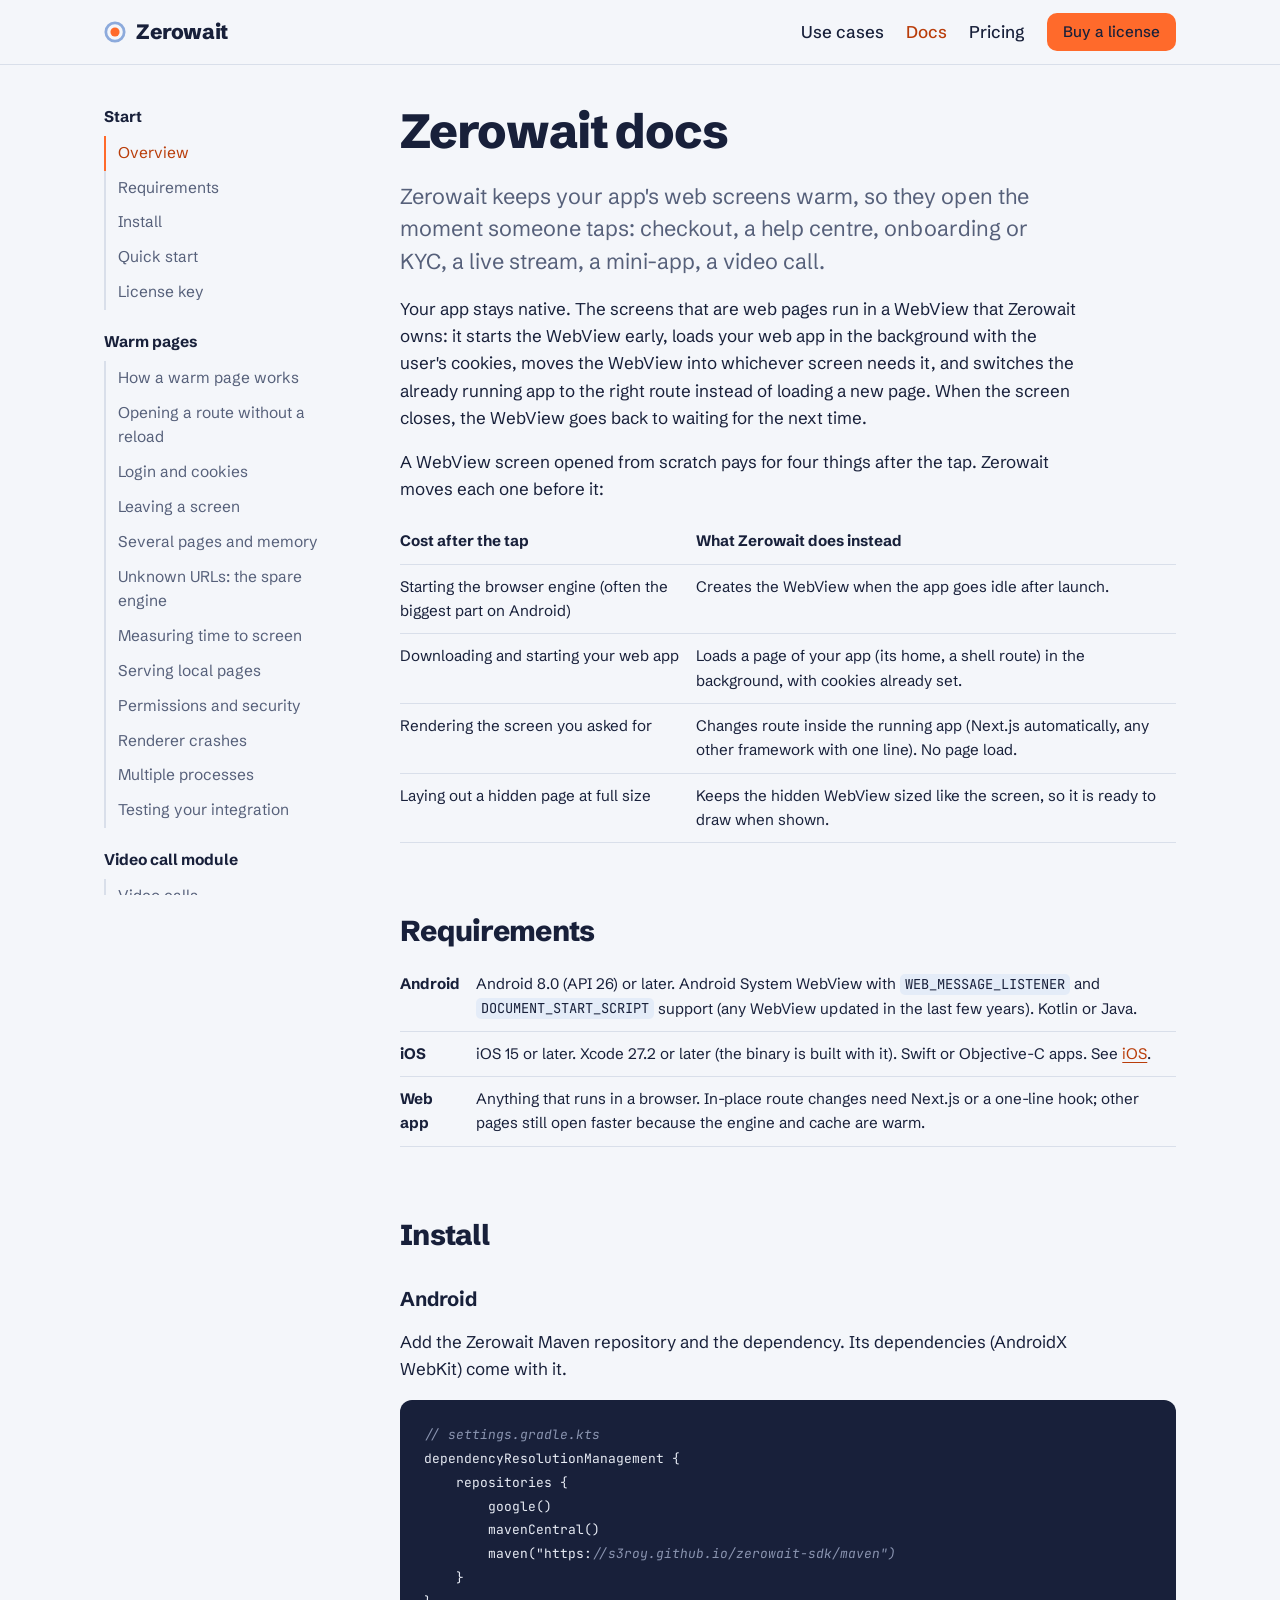
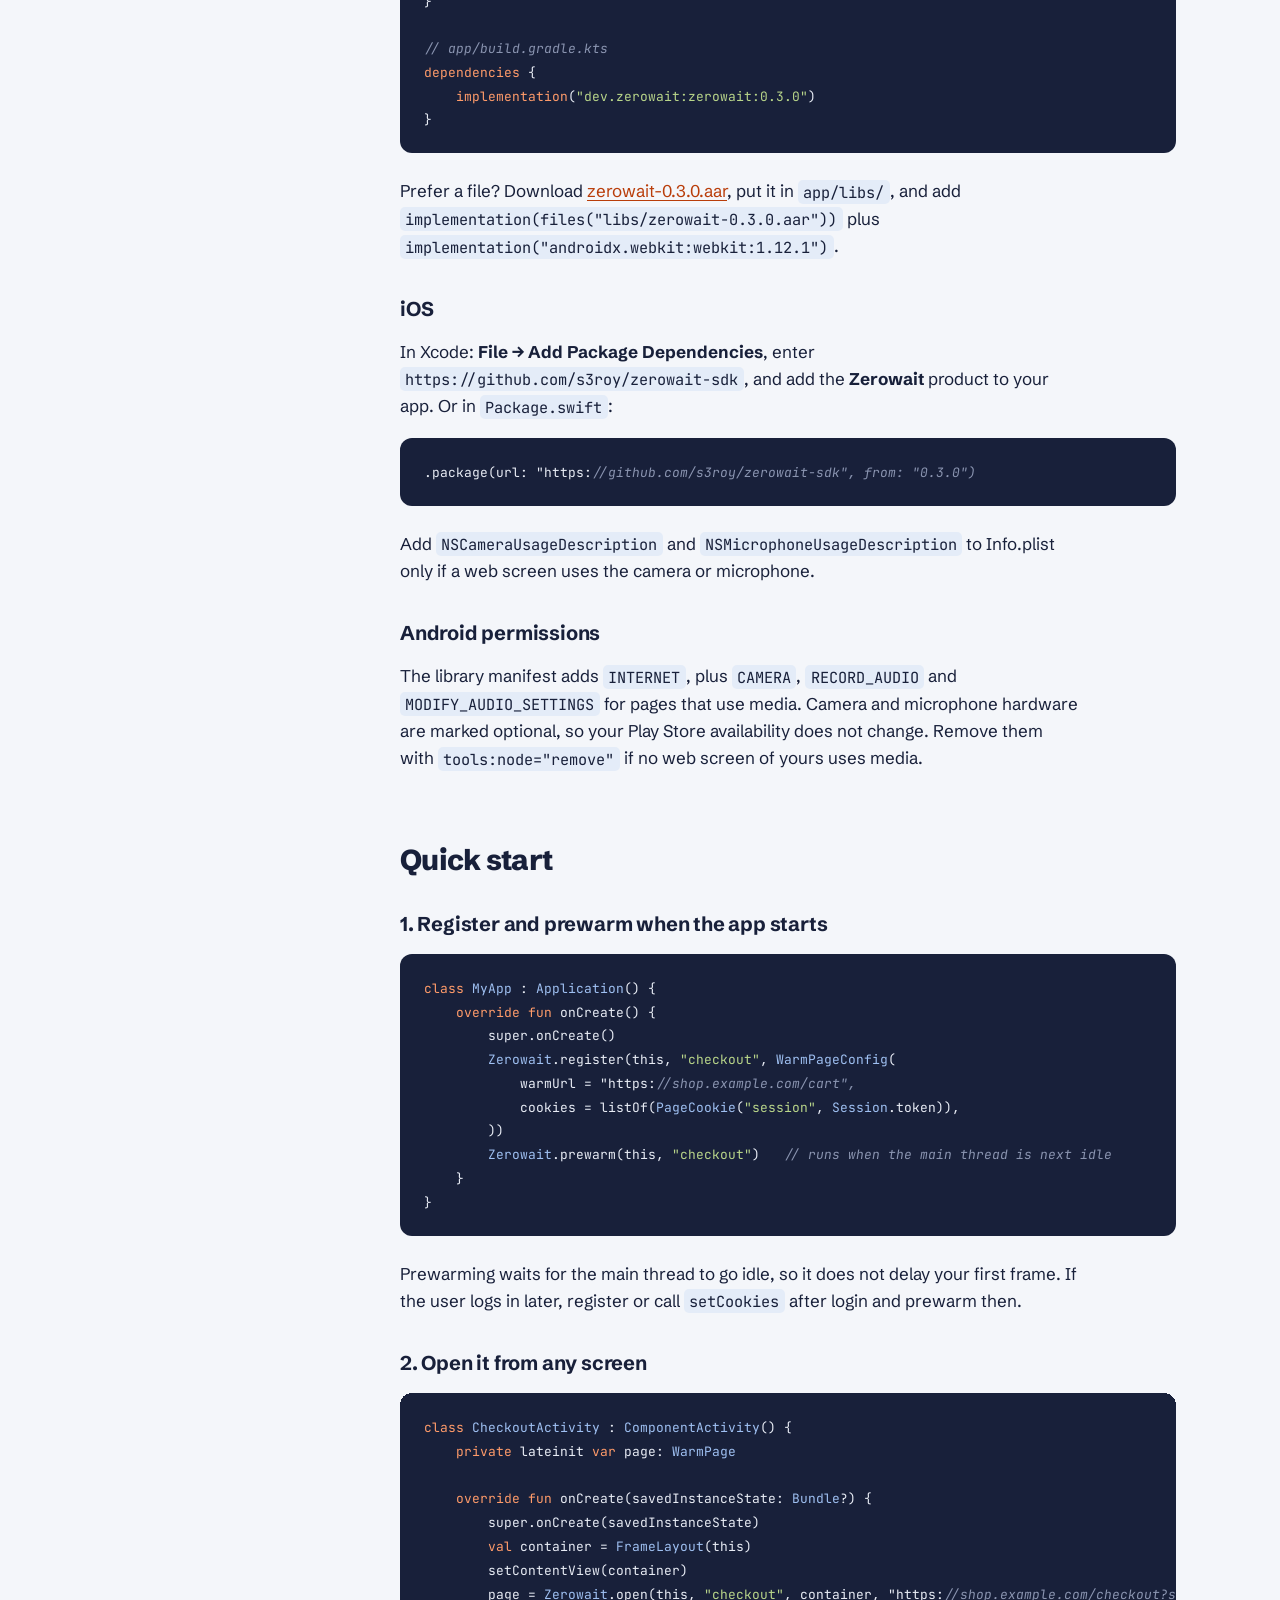
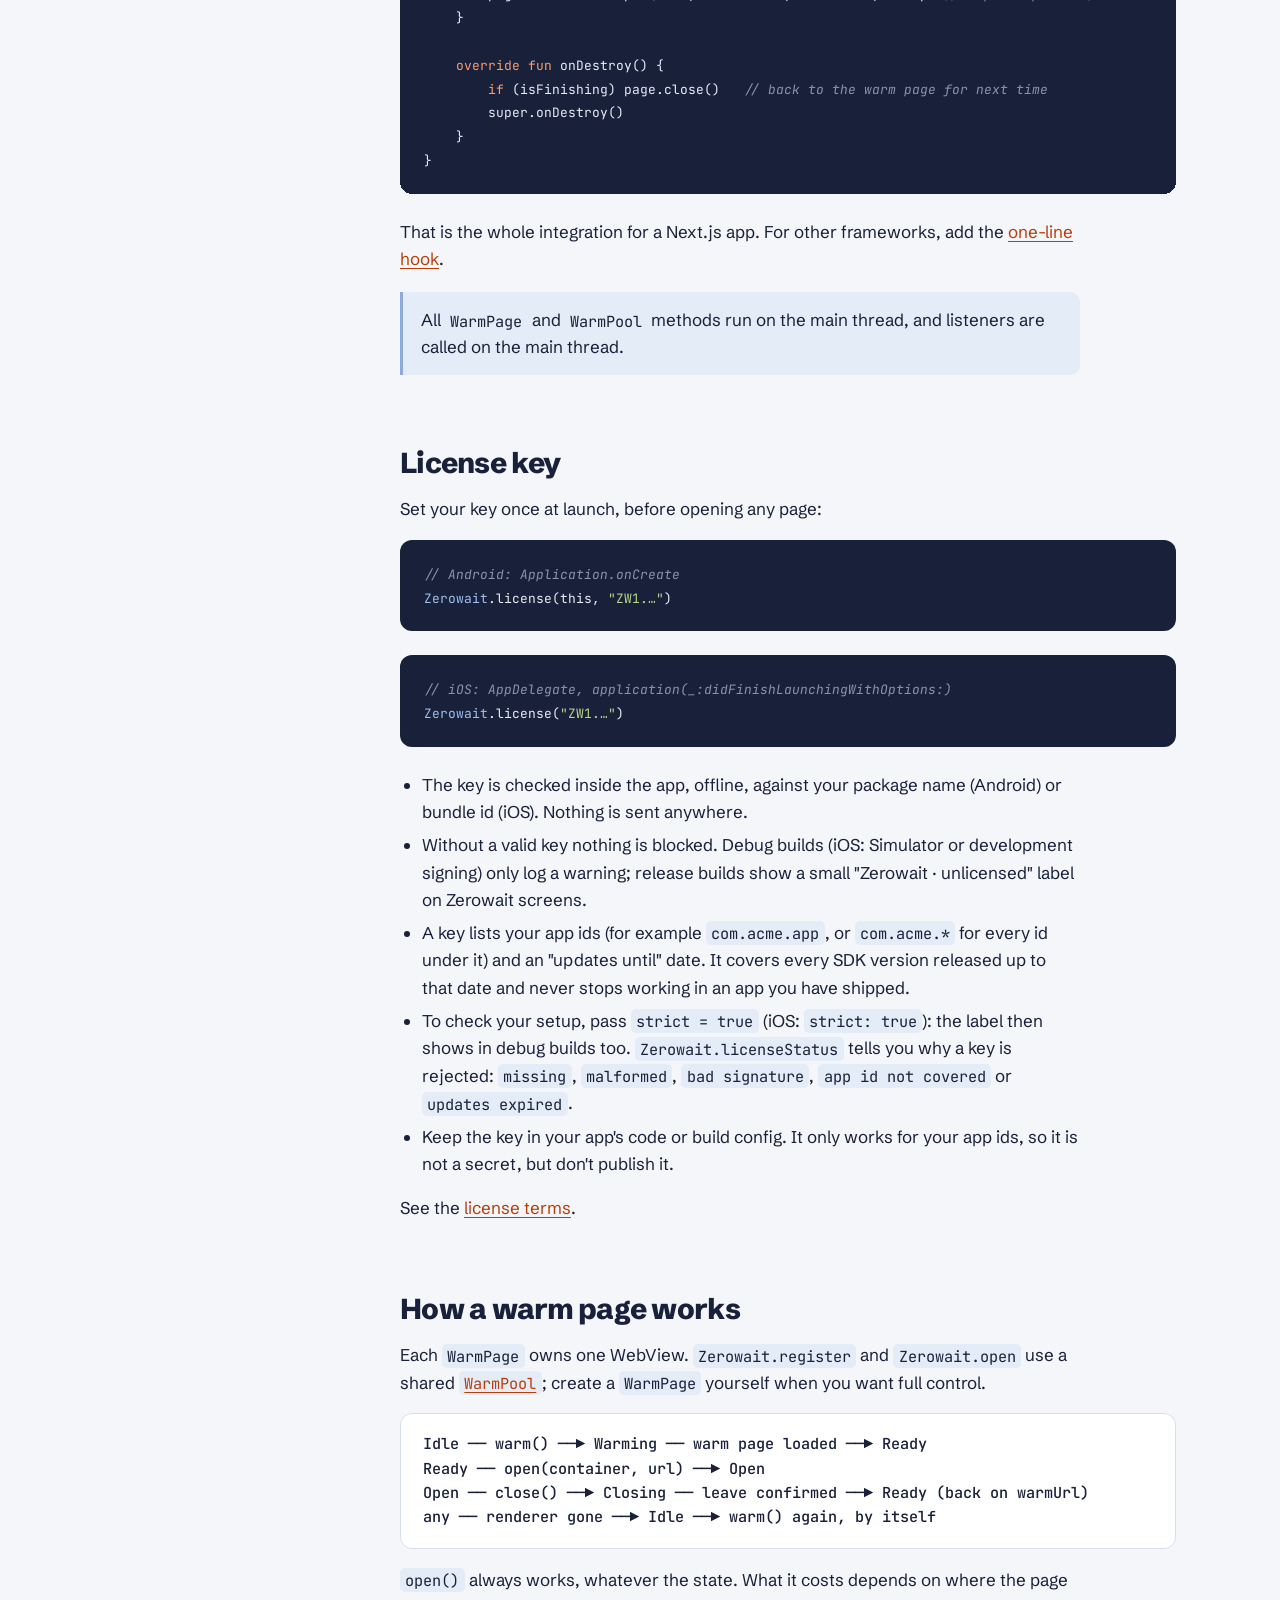
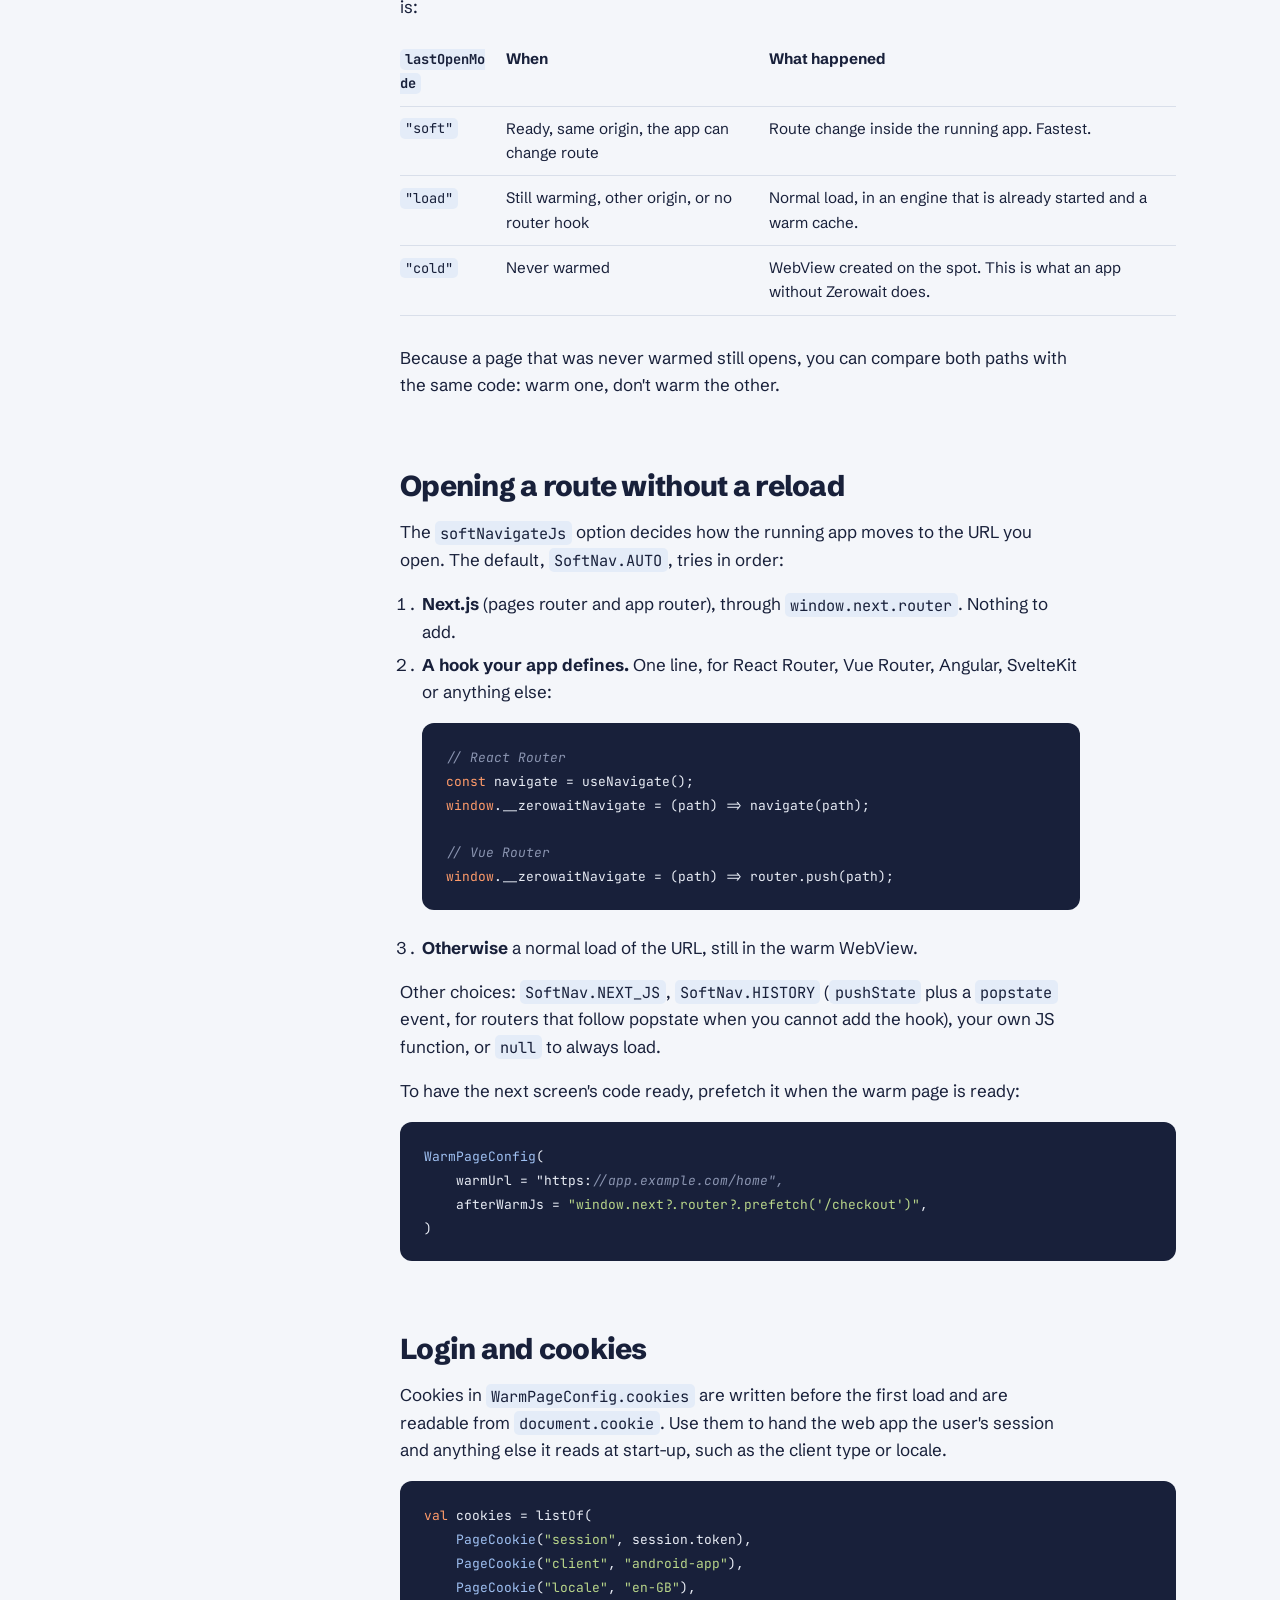
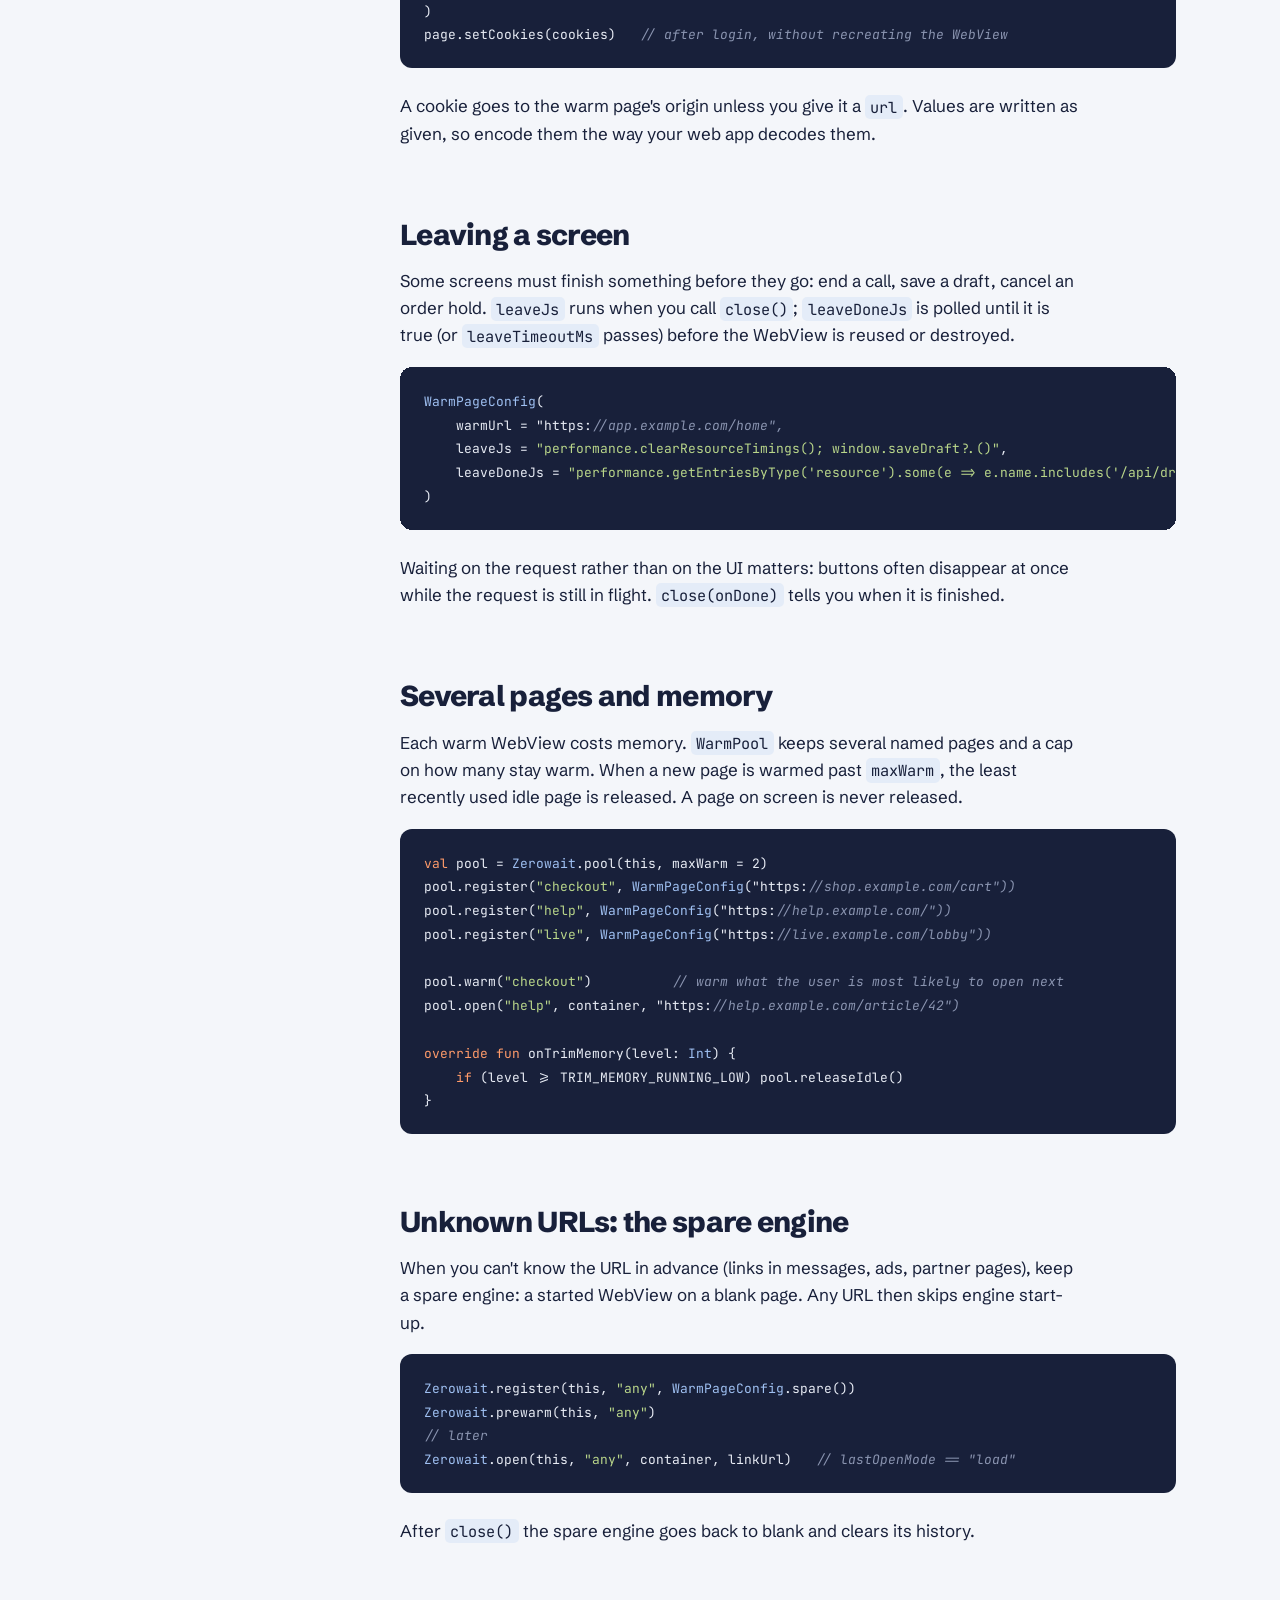
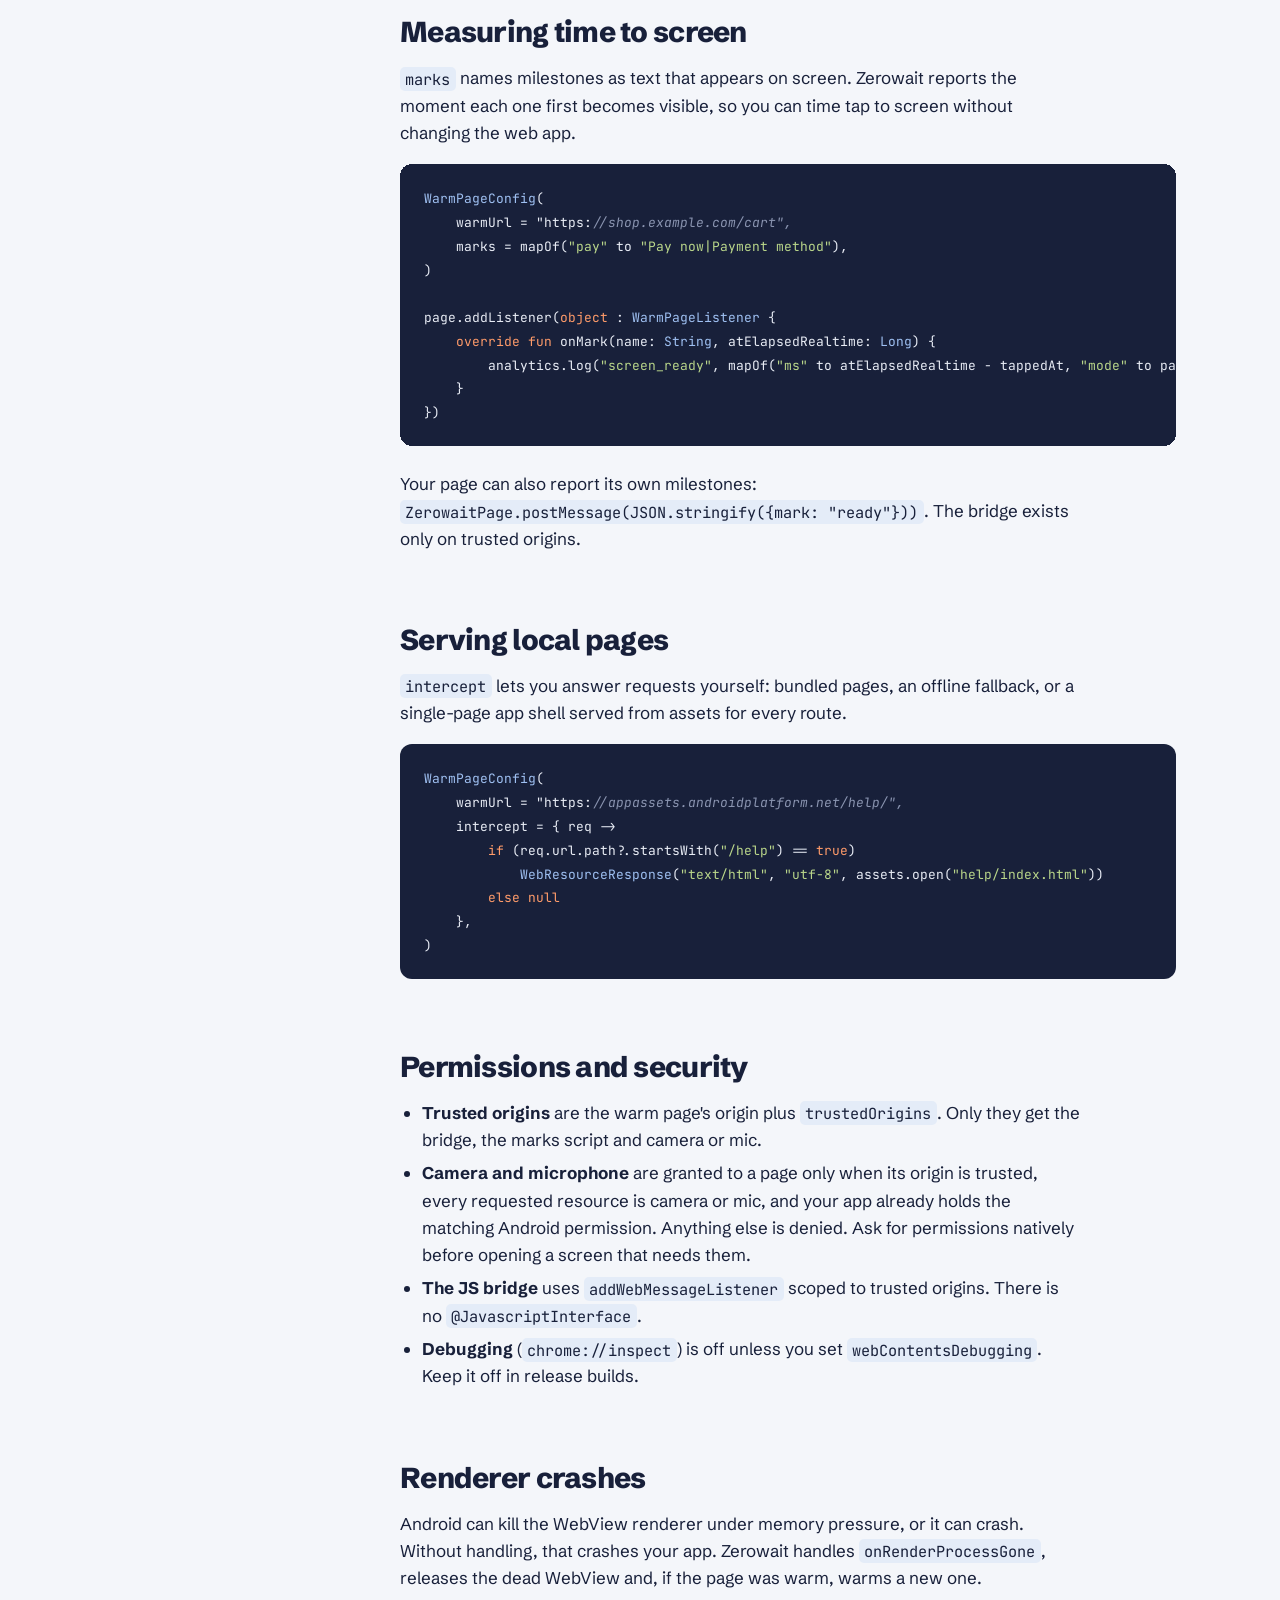
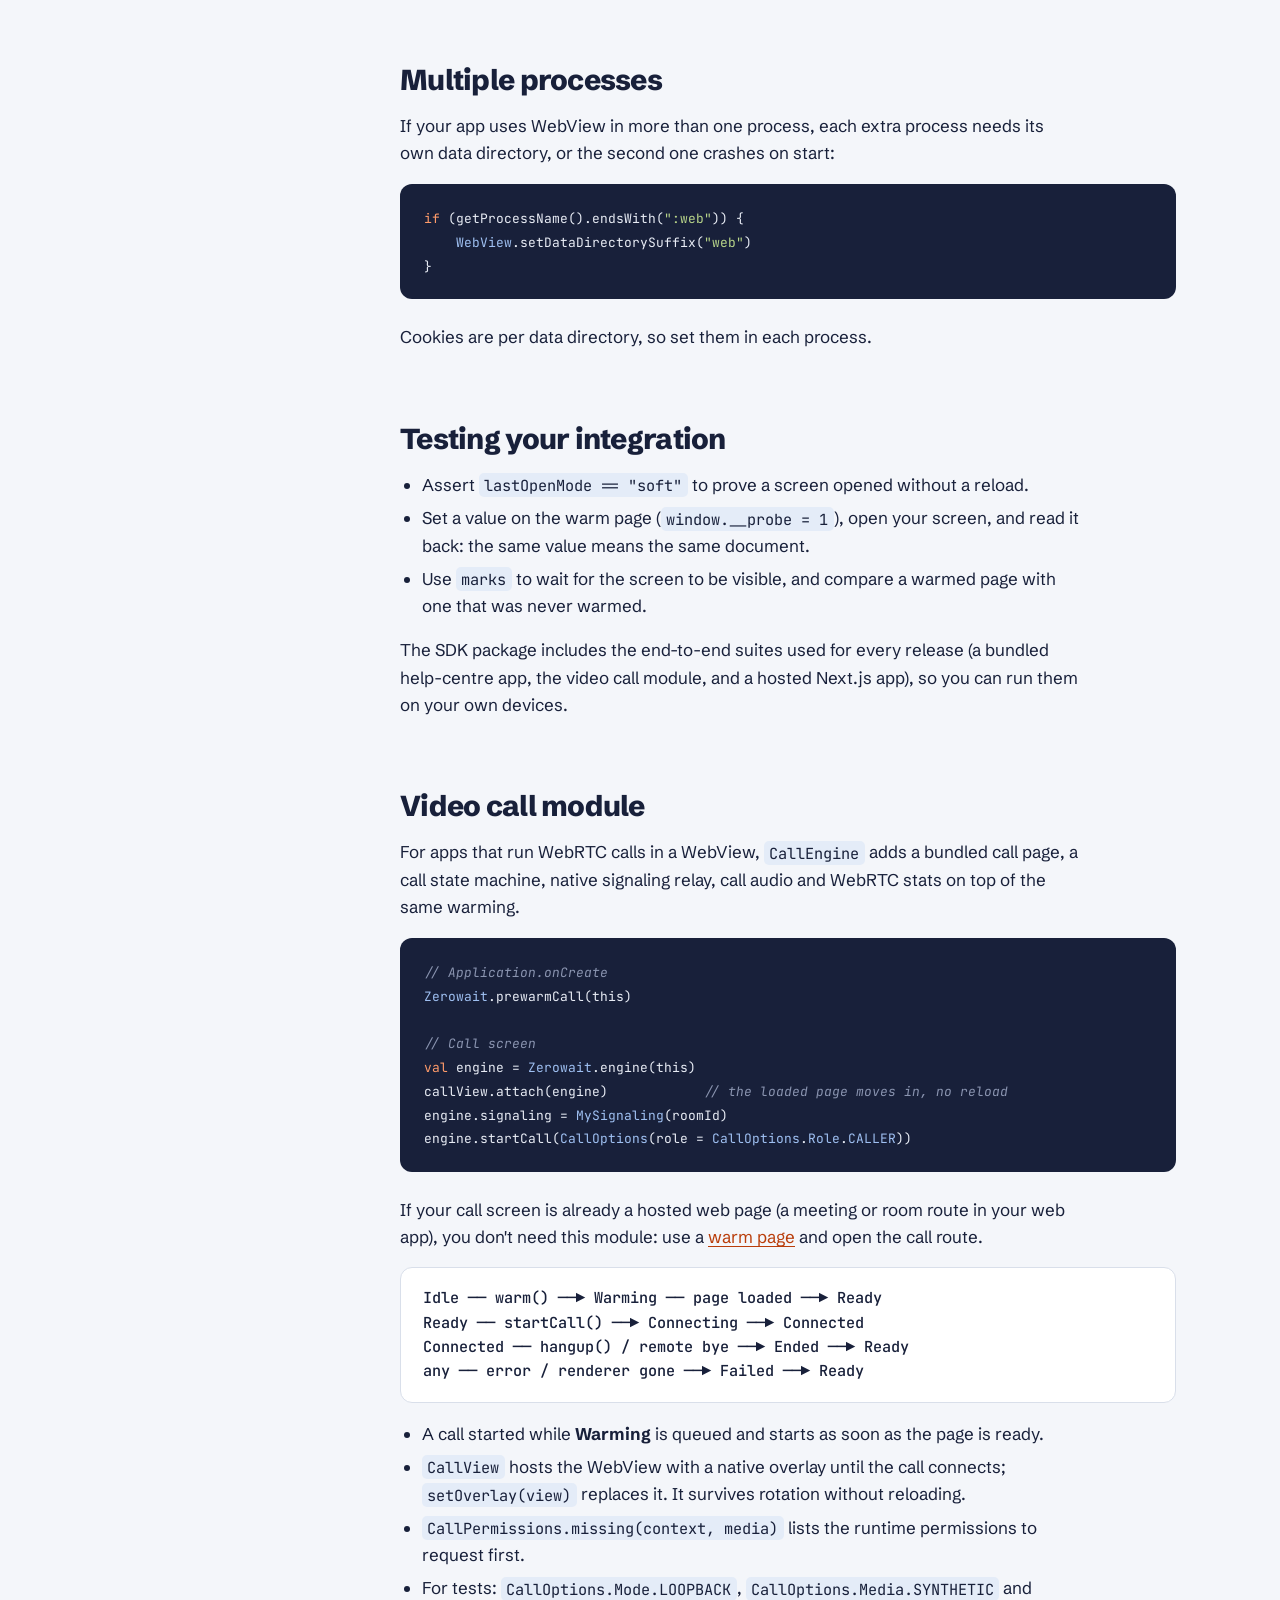
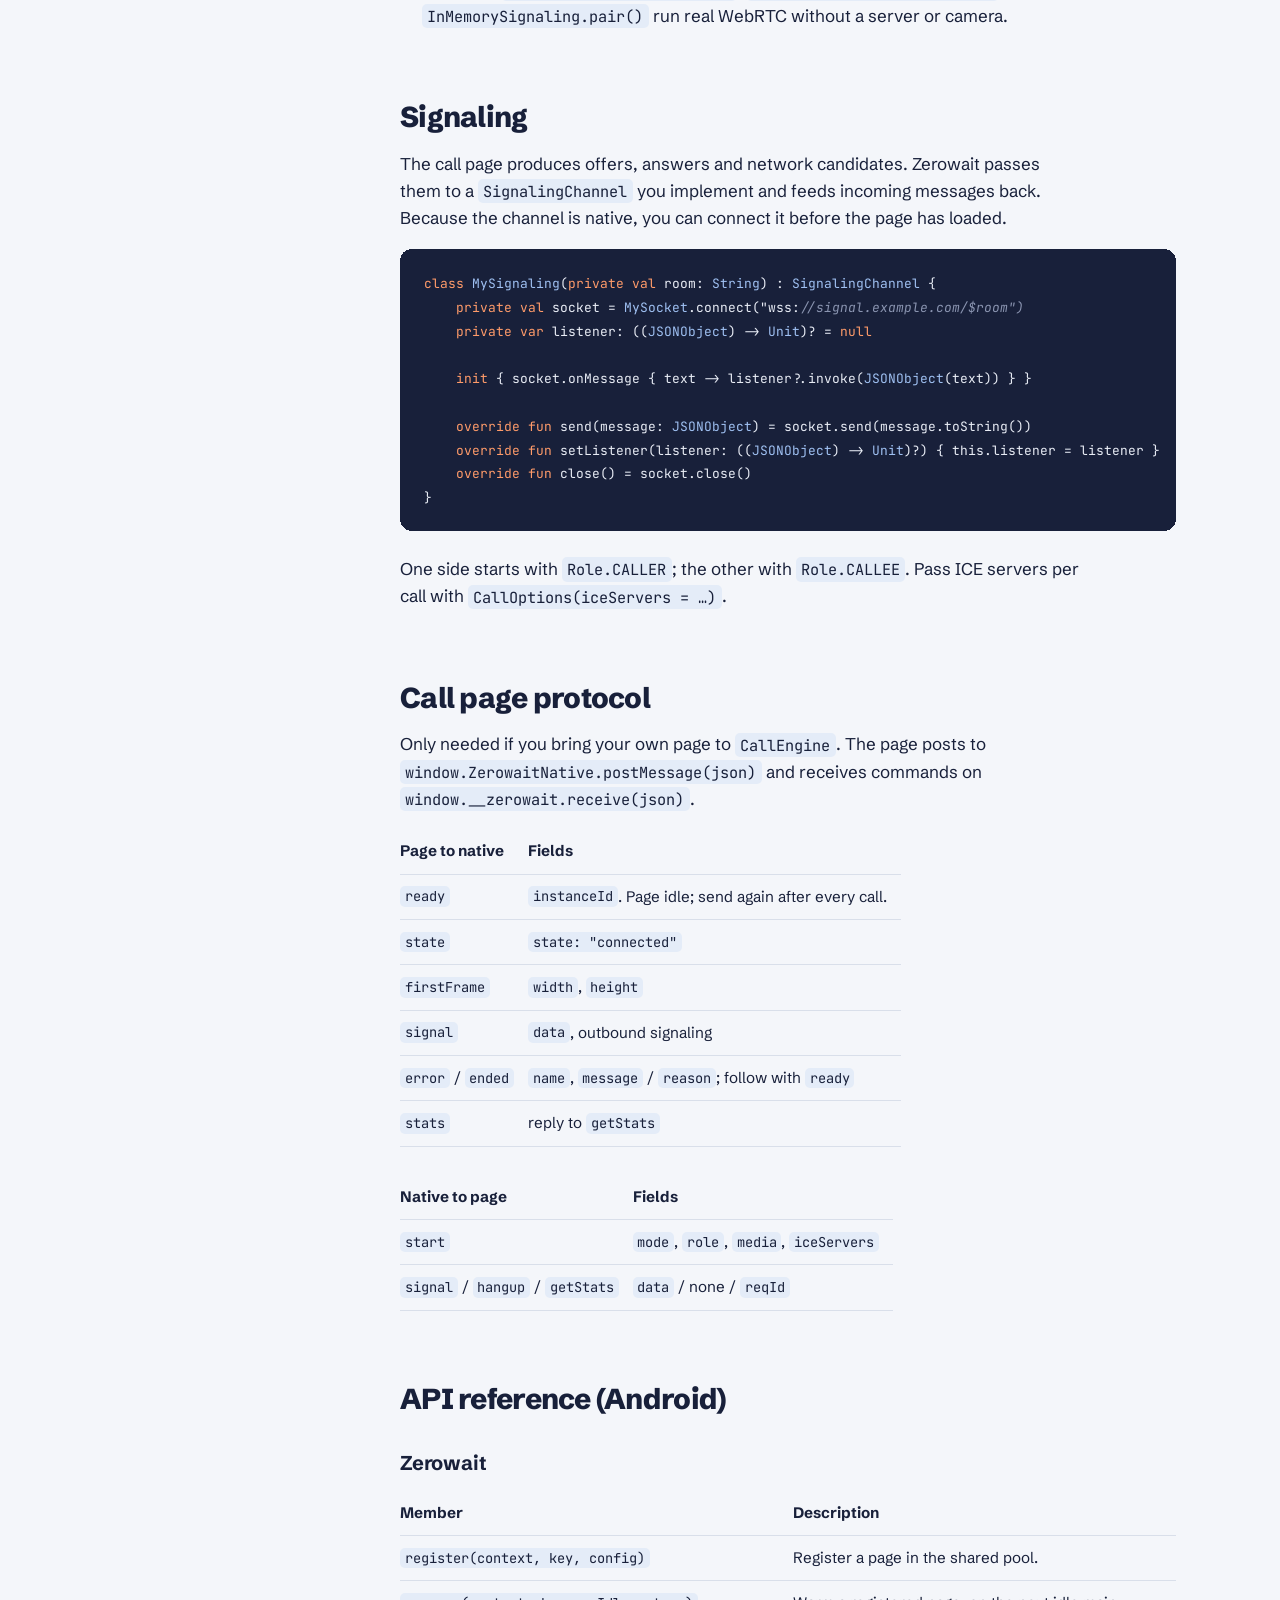
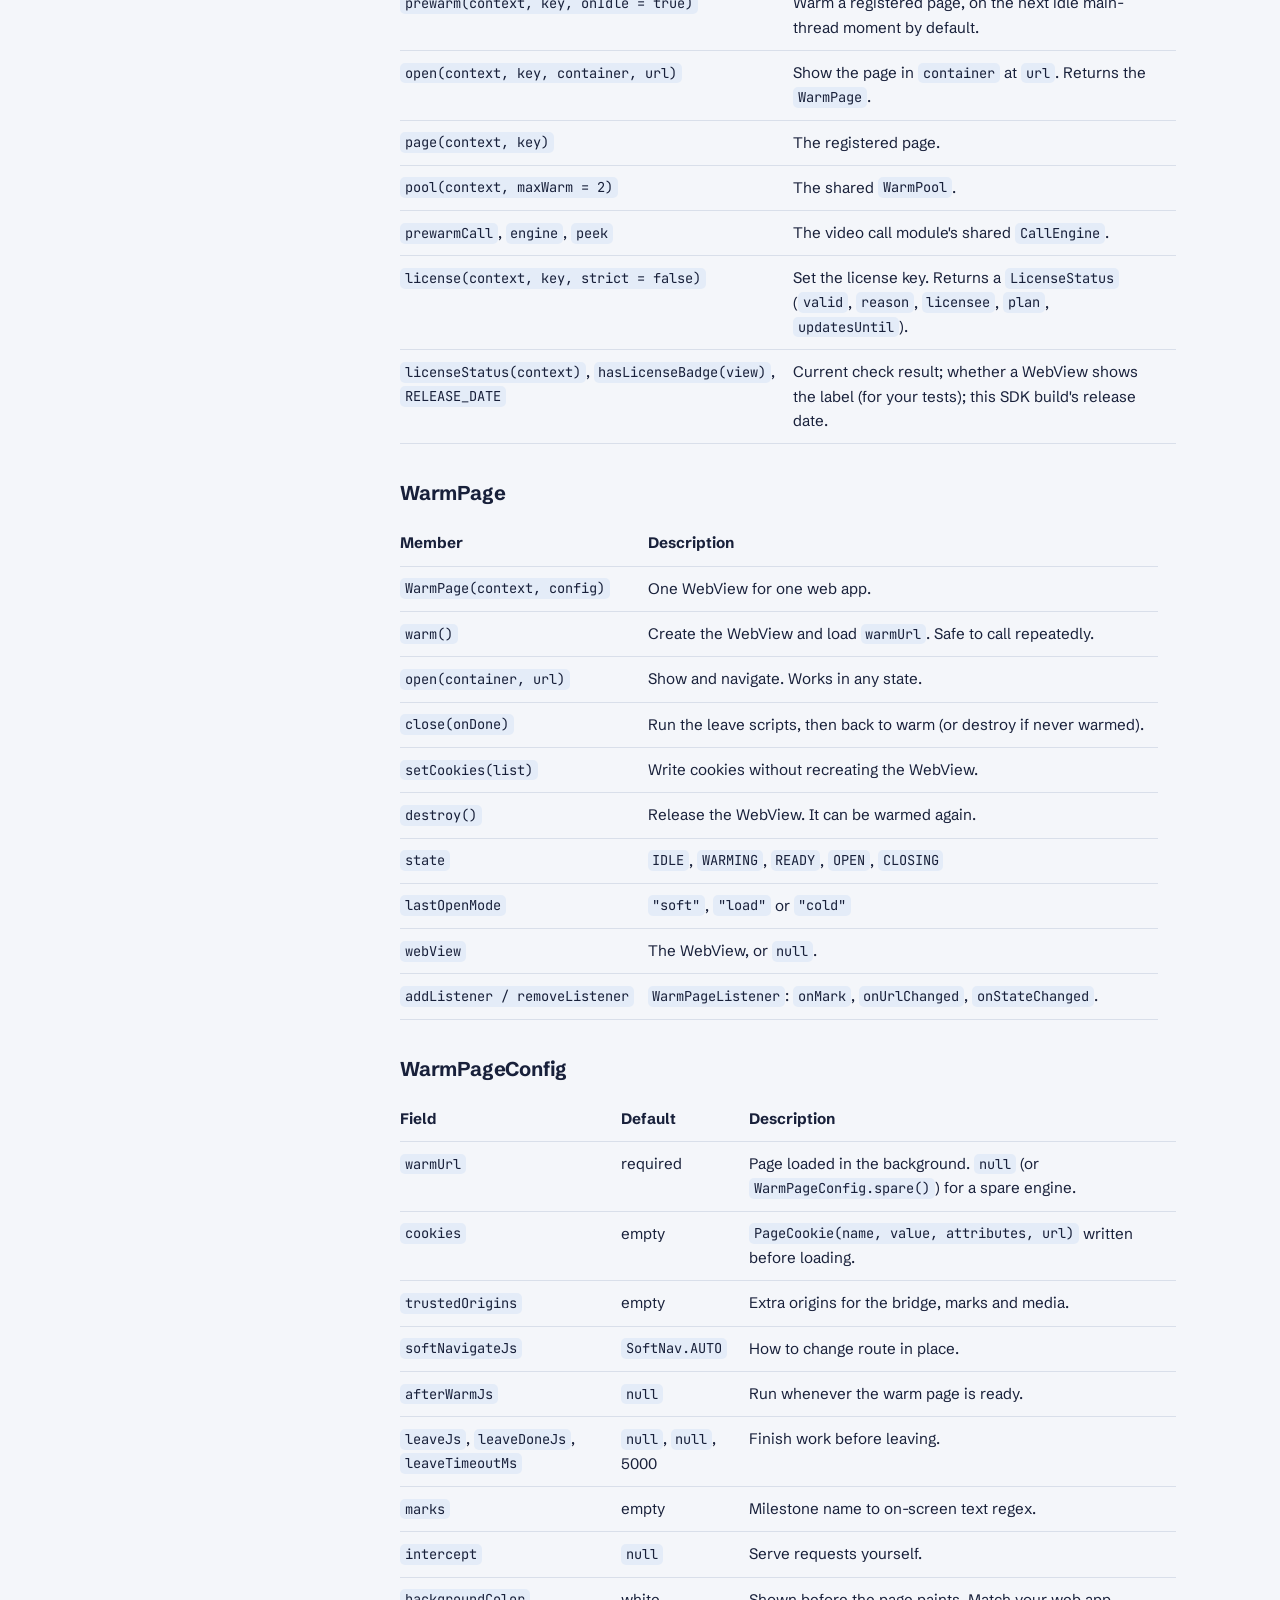
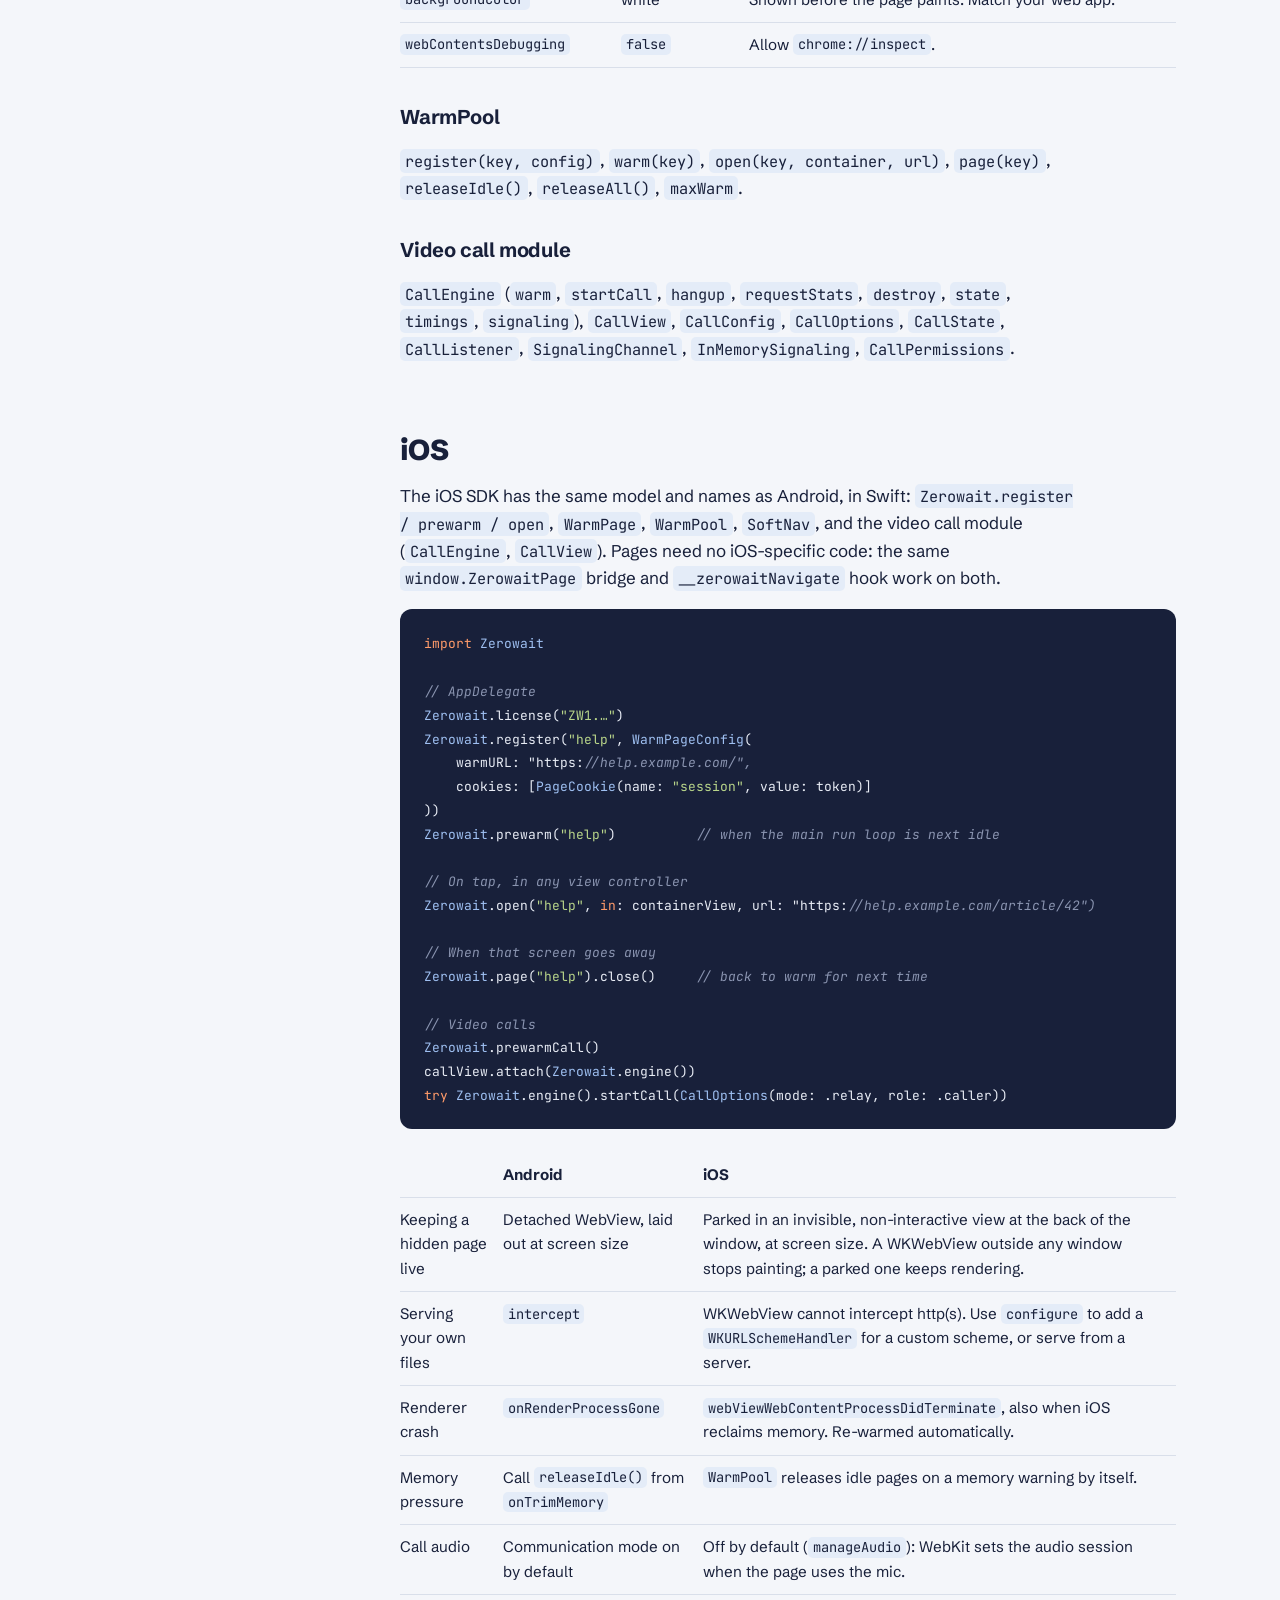
==== docs/index.html @ 1ac99277 "Zerowait 0.3.0" ====
<!doctype html>
<html lang="en">
<head>
<meta charset="utf-8">
<meta name="viewport" content="width=device-width, initial-scale=1">
<title>Zerowait docs</title>
<meta name="description" content="Install and use Zerowait, the SDK that keeps your app's web screens warm so they open instantly: checkout, help, onboarding, live, video calls.">
<meta name="theme-color" content="#18203a">
<link rel="icon" href="data:image/svg+xml,%3Csvg xmlns='http://www.w3.org/2000/svg' viewBox='0 0 24 24'%3E%3Ccircle cx='12' cy='12' r='10' fill='none' stroke='%238caadc' stroke-width='3'/%3E%3Ccircle cx='12' cy='12' r='5' fill='%23ff6a2b'/%3E%3C/svg%3E">
<link rel="preconnect" href="https://fonts.googleapis.com">
<link rel="preconnect" href="https://fonts.gstatic.com" crossorigin>
<link href="https://fonts.googleapis.com/css2?family=Schibsted+Grotesk:wght@400;500;600;700;800&family=JetBrains+Mono:wght@400;500&display=swap" rel="stylesheet">
<link rel="stylesheet" href="../assets/style.css">
</head>
<body>

<header class="nav">
  <div class="wrap">
    <a class="brand" href="../">
      <svg class="brand-mark" viewBox="0 0 24 24" aria-hidden="true"><circle cx="12" cy="12" r="10" fill="none" stroke="#8caadc" stroke-width="3"/><circle cx="12" cy="12" r="5" fill="#ff6a2b"/></svg>
      Zerowait
    </a>
    <nav class="nav-links" aria-label="Main">
      <a class="hide-sm" href="../#uses">Use cases</a>
      <a href="./" aria-current="page">Docs</a>
      <a class="hide-sm" href="../#pricing">Pricing</a>
      <a class="btn btn-primary btn-sm" href="../#pricing">Buy a license</a>
    </nav>
  </div>
</header>

<div class="wrap docs">
  <button class="btn btn-quiet btn-sm docs-toggle" type="button" aria-expanded="false" aria-controls="docs-nav">Contents</button>
  <nav class="docs-nav" id="docs-nav" aria-label="Documentation">
    <p>Start</p>
    <ul>
      <li><a href="#overview">Overview</a></li>
      <li><a href="#requirements">Requirements</a></li>
      <li><a href="#install">Install</a></li>
      <li><a href="#quick-start">Quick start</a></li>
      <li><a href="#license">License key</a></li>
    </ul>
    <p>Warm pages</p>
    <ul>
      <li><a href="#lifecycle">How a warm page works</a></li>
      <li><a href="#routes">Opening a route without a reload</a></li>
      <li><a href="#cookies">Login and cookies</a></li>
      <li><a href="#leaving">Leaving a screen</a></li>
      <li><a href="#several">Several pages and memory</a></li>
      <li><a href="#spare">Unknown URLs: the spare engine</a></li>
      <li><a href="#marks">Measuring time to screen</a></li>
      <li><a href="#local">Serving local pages</a></li>
      <li><a href="#permissions">Permissions and security</a></li>
      <li><a href="#crashes">Renderer crashes</a></li>
      <li><a href="#processes">Multiple processes</a></li>
      <li><a href="#testing">Testing your integration</a></li>
    </ul>
    <p>Video call module</p>
    <ul>
      <li><a href="#calls">Video calls</a></li>
      <li><a href="#signaling">Signaling</a></li>
      <li><a href="#protocol">Call page protocol</a></li>
    </ul>
    <p>Reference</p>
    <ul>
      <li><a href="#api">API reference</a></li>
      <li><a href="#ios">iOS</a></li>
      <li><a href="#benchmarks">Benchmarks</a></li>
      <li><a href="#limits">Limits</a></li>
    </ul>
  </nav>

  <article class="docs-body">
    <h1 id="overview">Zerowait docs</h1>
    <p class="lede">Zerowait keeps your app's web screens warm, so they open the moment someone taps: checkout, a help centre, onboarding or KYC, a live stream, a mini-app, a video call.</p>

    <p>Your app stays native. The screens that are web pages run in a WebView that Zerowait owns: it starts the WebView early, loads your web app in the background with the user's cookies, moves the WebView into whichever screen needs it, and switches the already running app to the right route instead of loading a new page. When the screen closes, the WebView goes back to waiting for the next time.</p>

    <p>A WebView screen opened from scratch pays for four things after the tap. Zerowait moves each one before it:</p>
    <table>
      <tr><th>Cost after the tap</th><th>What Zerowait does instead</th></tr>
      <tr><td>Starting the browser engine (often the biggest part on Android)</td><td>Creates the WebView when the app goes idle after launch.</td></tr>
      <tr><td>Downloading and starting your web app</td><td>Loads a page of your app (its home, a shell route) in the background, with cookies already set.</td></tr>
      <tr><td>Rendering the screen you asked for</td><td>Changes route inside the running app (Next.js automatically, any other framework with one line). No page load.</td></tr>
      <tr><td>Laying out a hidden page at full size</td><td>Keeps the hidden WebView sized like the screen, so it is ready to draw when shown.</td></tr>
    </table>

    <h2 id="requirements">Requirements</h2>
    <table>
      <tr><th>Android</th><td>Android 8.0 (API 26) or later. Android System WebView with <code>WEB_MESSAGE_LISTENER</code> and <code>DOCUMENT_START_SCRIPT</code> support (any WebView updated in the last few years). Kotlin or Java.</td></tr>
      <tr><th>iOS</th><td>iOS 15 or later. Xcode 27.2 or later (the binary is built with it). Swift or Objective-C apps. See <a href="#ios">iOS</a>.</td></tr>
      <tr><th>Web app</th><td>Anything that runs in a browser. In-place route changes need Next.js or a one-line hook; other pages still open faster because the engine and cache are warm.</td></tr>
    </table>

    <h2 id="install">Install</h2>
    <h3>Android</h3>
    <p>Add the Zerowait Maven repository and the dependency. Its dependencies (AndroidX WebKit) come with it.</p>
<pre><code data-lang="kotlin">// settings.gradle.kts
dependencyResolutionManagement {
    repositories {
        google()
        mavenCentral()
        maven("https://s3roy.github.io/zerowait-sdk/maven")
    }
}

// app/build.gradle.kts
dependencies {
    implementation("dev.zerowait:zerowait:0.3.0")
}</code></pre>
    <p>Prefer a file? Download <a href="https://github.com/s3roy/zerowait-sdk/releases/latest">zerowait-0.3.0.aar</a>, put it in <code>app/libs/</code>, and add <code>implementation(files("libs/zerowait-0.3.0.aar"))</code> plus <code>implementation("androidx.webkit:webkit:1.12.1")</code>.</p>
    <h3>iOS</h3>
    <p>In Xcode: <strong>File → Add Package Dependencies</strong>, enter <code>https://github.com/s3roy/zerowait-sdk</code>, and add the <strong>Zerowait</strong> product to your app. Or in <code>Package.swift</code>:</p>
<pre><code data-lang="swift">.package(url: "https://github.com/s3roy/zerowait-sdk", from: "0.3.0")</code></pre>
    <p>Add <code>NSCameraUsageDescription</code> and <code>NSMicrophoneUsageDescription</code> to Info.plist only if a web screen uses the camera or microphone.</p>
    <h3>Android permissions</h3>
    <p>The library manifest adds <code>INTERNET</code>, plus <code>CAMERA</code>, <code>RECORD_AUDIO</code> and <code>MODIFY_AUDIO_SETTINGS</code> for pages that use media. Camera and microphone hardware are marked optional, so your Play Store availability does not change. Remove them with <code>tools:node="remove"</code> if no web screen of yours uses media.</p>

    <h2 id="quick-start">Quick start</h2>
    <h3>1. Register and prewarm when the app starts</h3>
<pre><code data-lang="kotlin">class MyApp : Application() {
    override fun onCreate() {
        super.onCreate()
        Zerowait.register(this, "checkout", WarmPageConfig(
            warmUrl = "https://shop.example.com/cart",
            cookies = listOf(PageCookie("session", Session.token)),
        ))
        Zerowait.prewarm(this, "checkout")   // runs when the main thread is next idle
    }
}</code></pre>
    <p>Prewarming waits for the main thread to go idle, so it does not delay your first frame. If the user logs in later, register or call <code>setCookies</code> after login and prewarm then.</p>

    <h3>2. Open it from any screen</h3>
<pre><code data-lang="kotlin">class CheckoutActivity : ComponentActivity() {
    private lateinit var page: WarmPage

    override fun onCreate(savedInstanceState: Bundle?) {
        super.onCreate(savedInstanceState)
        val container = FrameLayout(this)
        setContentView(container)
        page = Zerowait.open(this, "checkout", container, "https://shop.example.com/checkout?step=pay")
    }

    override fun onDestroy() {
        if (isFinishing) page.close()   // back to the warm page for next time
        super.onDestroy()
    }
}</code></pre>
    <p>That is the whole integration for a Next.js app. For other frameworks, add the <a href="#routes">one-line hook</a>.</p>
    <div class="note"><p>All <code>WarmPage</code> and <code>WarmPool</code> methods run on the main thread, and listeners are called on the main thread.</p></div>

    <h2 id="license">License key</h2>
    <p>Set your key once at launch, before opening any page:</p>
<pre><code data-lang="kotlin">// Android: Application.onCreate
Zerowait.license(this, "ZW1.…")</code></pre>
<pre><code data-lang="swift">// iOS: AppDelegate, application(_:didFinishLaunchingWithOptions:)
Zerowait.license("ZW1.…")</code></pre>
    <ul>
      <li>The key is checked inside the app, offline, against your package name (Android) or bundle id (iOS). Nothing is sent anywhere.</li>
      <li>Without a valid key nothing is blocked. Debug builds (iOS: Simulator or development signing) only log a warning; release builds show a small "Zerowait · unlicensed" label on Zerowait screens.</li>
      <li>A key lists your app ids (for example <code>com.acme.app</code>, or <code>com.acme.*</code> for every id under it) and an "updates until" date. It covers every SDK version released up to that date and never stops working in an app you have shipped.</li>
      <li>To check your setup, pass <code>strict = true</code> (iOS: <code>strict: true</code>): the label then shows in debug builds too. <code>Zerowait.licenseStatus</code> tells you why a key is rejected: <code>missing</code>, <code>malformed</code>, <code>bad signature</code>, <code>app id not covered</code> or <code>updates expired</code>.</li>
      <li>Keep the key in your app's code or build config. It only works for your app ids, so it is not a secret, but don't publish it.</li>
    </ul>
    <p>See the <a href="../terms/">license terms</a>.</p>

    <h2 id="lifecycle">How a warm page works</h2>
    <p>Each <code>WarmPage</code> owns one WebView. <code>Zerowait.register</code> and <code>Zerowait.open</code> use a shared <a href="#several"><code>WarmPool</code></a>; create a <code>WarmPage</code> yourself when you want full control.</p>
<div class="state-flow">Idle ── warm() ──▶ Warming ── warm page loaded ──▶ Ready
Ready ── open(container, url) ──▶ Open
Open ── close() ──▶ Closing ── leave confirmed ──▶ Ready (back on warmUrl)
any ── renderer gone ──▶ Idle ──▶ warm() again, by itself</div>
    <p><code>open()</code> always works, whatever the state. What it costs depends on where the page is:</p>
    <table>
      <tr><th><code>lastOpenMode</code></th><th>When</th><th>What happened</th></tr>
      <tr><td><code>"soft"</code></td><td>Ready, same origin, the app can change route</td><td>Route change inside the running app. Fastest.</td></tr>
      <tr><td><code>"load"</code></td><td>Still warming, other origin, or no router hook</td><td>Normal load, in an engine that is already started and a warm cache.</td></tr>
      <tr><td><code>"cold"</code></td><td>Never warmed</td><td>WebView created on the spot. This is what an app without Zerowait does.</td></tr>
    </table>
    <p>Because a page that was never warmed still opens, you can compare both paths with the same code: warm one, don't warm the other.</p>

    <h2 id="routes">Opening a route without a reload</h2>
    <p>The <code>softNavigateJs</code> option decides how the running app moves to the URL you open. The default, <code>SoftNav.AUTO</code>, tries in order:</p>
    <ol>
      <li><strong>Next.js</strong> (pages router and app router), through <code>window.next.router</code>. Nothing to add.</li>
      <li><strong>A hook your app defines.</strong> One line, for React Router, Vue Router, Angular, SvelteKit or anything else:
<pre><code data-lang="js">// React Router
const navigate = useNavigate();
window.__zerowaitNavigate = (path) =&gt; navigate(path);

// Vue Router
window.__zerowaitNavigate = (path) =&gt; router.push(path);</code></pre></li>
      <li><strong>Otherwise</strong> a normal load of the URL, still in the warm WebView.</li>
    </ol>
    <p>Other choices: <code>SoftNav.NEXT_JS</code>, <code>SoftNav.HISTORY</code> (<code>pushState</code> plus a <code>popstate</code> event, for routers that follow popstate when you cannot add the hook), your own JS function, or <code>null</code> to always load.</p>
    <p>To have the next screen's code ready, prefetch it when the warm page is ready:</p>
<pre><code data-lang="kotlin">WarmPageConfig(
    warmUrl = "https://app.example.com/home",
    afterWarmJs = "window.next?.router?.prefetch('/checkout')",
)</code></pre>

    <h2 id="cookies">Login and cookies</h2>
    <p>Cookies in <code>WarmPageConfig.cookies</code> are written before the first load and are readable from <code>document.cookie</code>. Use them to hand the web app the user's session and anything else it reads at start-up, such as the client type or locale.</p>
<pre><code data-lang="kotlin">val cookies = listOf(
    PageCookie("session", session.token),
    PageCookie("client", "android-app"),
    PageCookie("locale", "en-GB"),
)
page.setCookies(cookies)   // after login, without recreating the WebView</code></pre>
    <p>A cookie goes to the warm page's origin unless you give it a <code>url</code>. Values are written as given, so encode them the way your web app decodes them.</p>

    <h2 id="leaving">Leaving a screen</h2>
    <p>Some screens must finish something before they go: end a call, save a draft, cancel an order hold. <code>leaveJs</code> runs when you call <code>close()</code>; <code>leaveDoneJs</code> is polled until it is true (or <code>leaveTimeoutMs</code> passes) before the WebView is reused or destroyed.</p>
<pre><code data-lang="kotlin">WarmPageConfig(
    warmUrl = "https://app.example.com/home",
    leaveJs = "performance.clearResourceTimings(); window.saveDraft?.()",
    leaveDoneJs = "performance.getEntriesByType('resource').some(e =&gt; e.name.includes('/api/drafts') &amp;&amp; e.responseEnd &gt; 0)",
)</code></pre>
    <p>Waiting on the request rather than on the UI matters: buttons often disappear at once while the request is still in flight. <code>close(onDone)</code> tells you when it is finished.</p>

    <h2 id="several">Several pages and memory</h2>
    <p>Each warm WebView costs memory. <code>WarmPool</code> keeps several named pages and a cap on how many stay warm. When a new page is warmed past <code>maxWarm</code>, the least recently used idle page is released. A page on screen is never released.</p>
<pre><code data-lang="kotlin">val pool = Zerowait.pool(this, maxWarm = 2)
pool.register("checkout", WarmPageConfig("https://shop.example.com/cart"))
pool.register("help", WarmPageConfig("https://help.example.com/"))
pool.register("live", WarmPageConfig("https://live.example.com/lobby"))

pool.warm("checkout")          // warm what the user is most likely to open next
pool.open("help", container, "https://help.example.com/article/42")

override fun onTrimMemory(level: Int) {
    if (level &gt;= TRIM_MEMORY_RUNNING_LOW) pool.releaseIdle()
}</code></pre>

    <h2 id="spare">Unknown URLs: the spare engine</h2>
    <p>When you can't know the URL in advance (links in messages, ads, partner pages), keep a spare engine: a started WebView on a blank page. Any URL then skips engine start-up.</p>
<pre><code data-lang="kotlin">Zerowait.register(this, "any", WarmPageConfig.spare())
Zerowait.prewarm(this, "any")
// later
Zerowait.open(this, "any", container, linkUrl)   // lastOpenMode == "load"</code></pre>
    <p>After <code>close()</code> the spare engine goes back to blank and clears its history.</p>

    <h2 id="marks">Measuring time to screen</h2>
    <p><code>marks</code> names milestones as text that appears on screen. Zerowait reports the moment each one first becomes visible, so you can time tap to screen without changing the web app.</p>
<pre><code data-lang="kotlin">WarmPageConfig(
    warmUrl = "https://shop.example.com/cart",
    marks = mapOf("pay" to "Pay now|Payment method"),
)

page.addListener(object : WarmPageListener {
    override fun onMark(name: String, atElapsedRealtime: Long) {
        analytics.log("screen_ready", mapOf("ms" to atElapsedRealtime - tappedAt, "mode" to page.lastOpenMode))
    }
})</code></pre>
    <p>Your page can also report its own milestones: <code>ZerowaitPage.postMessage(JSON.stringify({mark: "ready"}))</code>. The bridge exists only on trusted origins.</p>

    <h2 id="local">Serving local pages</h2>
    <p><code>intercept</code> lets you answer requests yourself: bundled pages, an offline fallback, or a single-page app shell served from assets for every route.</p>
<pre><code data-lang="kotlin">WarmPageConfig(
    warmUrl = "https://appassets.androidplatform.net/help/",
    intercept = { req -&gt;
        if (req.url.path?.startsWith("/help") == true)
            WebResourceResponse("text/html", "utf-8", assets.open("help/index.html"))
        else null
    },
)</code></pre>

    <h2 id="permissions">Permissions and security</h2>
    <ul>
      <li><strong>Trusted origins</strong> are the warm page's origin plus <code>trustedOrigins</code>. Only they get the bridge, the marks script and camera or mic.</li>
      <li><strong>Camera and microphone</strong> are granted to a page only when its origin is trusted, every requested resource is camera or mic, and your app already holds the matching Android permission. Anything else is denied. Ask for permissions natively before opening a screen that needs them.</li>
      <li><strong>The JS bridge</strong> uses <code>addWebMessageListener</code> scoped to trusted origins. There is no <code>@JavascriptInterface</code>.</li>
      <li><strong>Debugging</strong> (<code>chrome://inspect</code>) is off unless you set <code>webContentsDebugging</code>. Keep it off in release builds.</li>
    </ul>

    <h2 id="crashes">Renderer crashes</h2>
    <p>Android can kill the WebView renderer under memory pressure, or it can crash. Without handling, that crashes your app. Zerowait handles <code>onRenderProcessGone</code>, releases the dead WebView and, if the page was warm, warms a new one.</p>

    <h2 id="processes">Multiple processes</h2>
    <p>If your app uses WebView in more than one process, each extra process needs its own data directory, or the second one crashes on start:</p>
<pre><code data-lang="kotlin">if (getProcessName().endsWith(":web")) {
    WebView.setDataDirectorySuffix("web")
}</code></pre>
    <p>Cookies are per data directory, so set them in each process.</p>

    <h2 id="testing">Testing your integration</h2>
    <ul>
      <li>Assert <code>lastOpenMode == "soft"</code> to prove a screen opened without a reload.</li>
      <li>Set a value on the warm page (<code>window.__probe = 1</code>), open your screen, and read it back: the same value means the same document.</li>
      <li>Use <code>marks</code> to wait for the screen to be visible, and compare a warmed page with one that was never warmed.</li>
    </ul>
    <p>The SDK package includes the end-to-end suites used for every release (a bundled help-centre app, the video call module, and a hosted Next.js app), so you can run them on your own devices.</p>

    <h2 id="calls">Video call module</h2>
    <p>For apps that run WebRTC calls in a WebView, <code>CallEngine</code> adds a bundled call page, a call state machine, native signaling relay, call audio and WebRTC stats on top of the same warming.</p>
<pre><code data-lang="kotlin">// Application.onCreate
Zerowait.prewarmCall(this)

// Call screen
val engine = Zerowait.engine(this)
callView.attach(engine)            // the loaded page moves in, no reload
engine.signaling = MySignaling(roomId)
engine.startCall(CallOptions(role = CallOptions.Role.CALLER))</code></pre>
    <p>If your call screen is already a hosted web page (a meeting or room route in your web app), you don't need this module: use a <a href="#quick-start">warm page</a> and open the call route.</p>
<div class="state-flow">Idle ── warm() ──▶ Warming ── page loaded ──▶ Ready
Ready ── startCall() ──▶ Connecting ──▶ Connected
Connected ── hangup() / remote bye ──▶ Ended ──▶ Ready
any ── error / renderer gone ──▶ Failed ──▶ Ready</div>
    <ul>
      <li>A call started while <strong>Warming</strong> is queued and starts as soon as the page is ready.</li>
      <li><code>CallView</code> hosts the WebView with a native overlay until the call connects; <code>setOverlay(view)</code> replaces it. It survives rotation without reloading.</li>
      <li><code>CallPermissions.missing(context, media)</code> lists the runtime permissions to request first.</li>
      <li>For tests: <code>CallOptions.Mode.LOOPBACK</code>, <code>CallOptions.Media.SYNTHETIC</code> and <code>InMemorySignaling.pair()</code> run real WebRTC without a server or camera.</li>
    </ul>

    <h2 id="signaling">Signaling</h2>
    <p>The call page produces offers, answers and network candidates. Zerowait passes them to a <code>SignalingChannel</code> you implement and feeds incoming messages back. Because the channel is native, you can connect it before the page has loaded.</p>
<pre><code data-lang="kotlin">class MySignaling(private val room: String) : SignalingChannel {
    private val socket = MySocket.connect("wss://signal.example.com/$room")
    private var listener: ((JSONObject) -&gt; Unit)? = null

    init { socket.onMessage { text -&gt; listener?.invoke(JSONObject(text)) } }

    override fun send(message: JSONObject) = socket.send(message.toString())
    override fun setListener(listener: ((JSONObject) -&gt; Unit)?) { this.listener = listener }
    override fun close() = socket.close()
}</code></pre>
    <p>One side starts with <code>Role.CALLER</code>; the other with <code>Role.CALLEE</code>. Pass ICE servers per call with <code>CallOptions(iceServers = …)</code>.</p>

    <h2 id="protocol">Call page protocol</h2>
    <p>Only needed if you bring your own page to <code>CallEngine</code>. The page posts to <code>window.ZerowaitNative.postMessage(json)</code> and receives commands on <code>window.__zerowait.receive(json)</code>.</p>
    <table>
      <tr><th>Page to native</th><th>Fields</th></tr>
      <tr><td><code>ready</code></td><td><code>instanceId</code>. Page idle; send again after every call.</td></tr>
      <tr><td><code>state</code></td><td><code>state: "connected"</code></td></tr>
      <tr><td><code>firstFrame</code></td><td><code>width</code>, <code>height</code></td></tr>
      <tr><td><code>signal</code></td><td><code>data</code>, outbound signaling</td></tr>
      <tr><td><code>error</code> / <code>ended</code></td><td><code>name</code>, <code>message</code> / <code>reason</code>; follow with <code>ready</code></td></tr>
      <tr><td><code>stats</code></td><td>reply to <code>getStats</code></td></tr>
    </table>
    <table>
      <tr><th>Native to page</th><th>Fields</th></tr>
      <tr><td><code>start</code></td><td><code>mode</code>, <code>role</code>, <code>media</code>, <code>iceServers</code></td></tr>
      <tr><td><code>signal</code> / <code>hangup</code> / <code>getStats</code></td><td><code>data</code> / none / <code>reqId</code></td></tr>
    </table>

    <h2 id="api">API reference (Android)</h2>
    <h3>Zerowait</h3>
    <table>
      <tr><th>Member</th><th>Description</th></tr>
      <tr><td><code>register(context, key, config)</code></td><td>Register a page in the shared pool.</td></tr>
      <tr><td><code>prewarm(context, key, onIdle = true)</code></td><td>Warm a registered page, on the next idle main-thread moment by default.</td></tr>
      <tr><td><code>open(context, key, container, url)</code></td><td>Show the page in <code>container</code> at <code>url</code>. Returns the <code>WarmPage</code>.</td></tr>
      <tr><td><code>page(context, key)</code></td><td>The registered page.</td></tr>
      <tr><td><code>pool(context, maxWarm = 2)</code></td><td>The shared <code>WarmPool</code>.</td></tr>
      <tr><td><code>prewarmCall</code>, <code>engine</code>, <code>peek</code></td><td>The video call module's shared <code>CallEngine</code>.</td></tr>
      <tr><td><code>license(context, key, strict = false)</code></td><td>Set the license key. Returns a <code>LicenseStatus</code> (<code>valid</code>, <code>reason</code>, <code>licensee</code>, <code>plan</code>, <code>updatesUntil</code>).</td></tr>
      <tr><td><code>licenseStatus(context)</code>, <code>hasLicenseBadge(view)</code>, <code>RELEASE_DATE</code></td><td>Current check result; whether a WebView shows the label (for your tests); this SDK build's release date.</td></tr>
    </table>
    <h3>WarmPage</h3>
    <table>
      <tr><th>Member</th><th>Description</th></tr>
      <tr><td><code>WarmPage(context, config)</code></td><td>One WebView for one web app.</td></tr>
      <tr><td><code>warm()</code></td><td>Create the WebView and load <code>warmUrl</code>. Safe to call repeatedly.</td></tr>
      <tr><td><code>open(container, url)</code></td><td>Show and navigate. Works in any state.</td></tr>
      <tr><td><code>close(onDone)</code></td><td>Run the leave scripts, then back to warm (or destroy if never warmed).</td></tr>
      <tr><td><code>setCookies(list)</code></td><td>Write cookies without recreating the WebView.</td></tr>
      <tr><td><code>destroy()</code></td><td>Release the WebView. It can be warmed again.</td></tr>
      <tr><td><code>state</code></td><td><code>IDLE</code>, <code>WARMING</code>, <code>READY</code>, <code>OPEN</code>, <code>CLOSING</code></td></tr>
      <tr><td><code>lastOpenMode</code></td><td><code>"soft"</code>, <code>"load"</code> or <code>"cold"</code></td></tr>
      <tr><td><code>webView</code></td><td>The WebView, or <code>null</code>.</td></tr>
      <tr><td><code>addListener / removeListener</code></td><td><code>WarmPageListener</code>: <code>onMark</code>, <code>onUrlChanged</code>, <code>onStateChanged</code>.</td></tr>
    </table>
    <h3>WarmPageConfig</h3>
    <table>
      <tr><th>Field</th><th>Default</th><th>Description</th></tr>
      <tr><td><code>warmUrl</code></td><td>required</td><td>Page loaded in the background. <code>null</code> (or <code>WarmPageConfig.spare()</code>) for a spare engine.</td></tr>
      <tr><td><code>cookies</code></td><td>empty</td><td><code>PageCookie(name, value, attributes, url)</code> written before loading.</td></tr>
      <tr><td><code>trustedOrigins</code></td><td>empty</td><td>Extra origins for the bridge, marks and media.</td></tr>
      <tr><td><code>softNavigateJs</code></td><td><code>SoftNav.AUTO</code></td><td>How to change route in place.</td></tr>
      <tr><td><code>afterWarmJs</code></td><td><code>null</code></td><td>Run whenever the warm page is ready.</td></tr>
      <tr><td><code>leaveJs</code>, <code>leaveDoneJs</code>, <code>leaveTimeoutMs</code></td><td><code>null</code>, <code>null</code>, 5000</td><td>Finish work before leaving.</td></tr>
      <tr><td><code>marks</code></td><td>empty</td><td>Milestone name to on-screen text regex.</td></tr>
      <tr><td><code>intercept</code></td><td><code>null</code></td><td>Serve requests yourself.</td></tr>
      <tr><td><code>backgroundColor</code></td><td>white</td><td>Shown before the page paints. Match your web app.</td></tr>
      <tr><td><code>webContentsDebugging</code></td><td><code>false</code></td><td>Allow <code>chrome://inspect</code>.</td></tr>
    </table>
    <h3>WarmPool</h3>
    <p><code>register(key, config)</code>, <code>warm(key)</code>, <code>open(key, container, url)</code>, <code>page(key)</code>, <code>releaseIdle()</code>, <code>releaseAll()</code>, <code>maxWarm</code>.</p>
    <h3>Video call module</h3>
    <p><code>CallEngine</code> (<code>warm</code>, <code>startCall</code>, <code>hangup</code>, <code>requestStats</code>, <code>destroy</code>, <code>state</code>, <code>timings</code>, <code>signaling</code>), <code>CallView</code>, <code>CallConfig</code>, <code>CallOptions</code>, <code>CallState</code>, <code>CallListener</code>, <code>SignalingChannel</code>, <code>InMemorySignaling</code>, <code>CallPermissions</code>.</p>

    <h2 id="ios">iOS</h2>
    <p>The iOS SDK has the same model and names as Android, in Swift: <code>Zerowait.register / prewarm / open</code>, <code>WarmPage</code>, <code>WarmPool</code>, <code>SoftNav</code>, and the video call module (<code>CallEngine</code>, <code>CallView</code>). Pages need no iOS-specific code: the same <code>window.ZerowaitPage</code> bridge and <code>__zerowaitNavigate</code> hook work on both.</p>
<pre><code data-lang="swift">import Zerowait

// AppDelegate
Zerowait.license("ZW1.…")
Zerowait.register("help", WarmPageConfig(
    warmURL: "https://help.example.com/",
    cookies: [PageCookie(name: "session", value: token)]
))
Zerowait.prewarm("help")          // when the main run loop is next idle

// On tap, in any view controller
Zerowait.open("help", in: containerView, url: "https://help.example.com/article/42")

// When that screen goes away
Zerowait.page("help").close()     // back to warm for next time

// Video calls
Zerowait.prewarmCall()
callView.attach(Zerowait.engine())
try Zerowait.engine().startCall(CallOptions(mode: .relay, role: .caller))</code></pre>
    <table>
      <tr><th></th><th>Android</th><th>iOS</th></tr>
      <tr><td>Keeping a hidden page live</td><td>Detached WebView, laid out at screen size</td><td>Parked in an invisible, non-interactive view at the back of the window, at screen size. A WKWebView outside any window stops painting; a parked one keeps rendering.</td></tr>
      <tr><td>Serving your own files</td><td><code>intercept</code></td><td>WKWebView cannot intercept http(s). Use <code>configure</code> to add a <code>WKURLSchemeHandler</code> for a custom scheme, or serve from a server.</td></tr>
      <tr><td>Renderer crash</td><td><code>onRenderProcessGone</code></td><td><code>webViewWebContentProcessDidTerminate</code>, also when iOS reclaims memory. Re-warmed automatically.</td></tr>
      <tr><td>Memory pressure</td><td>Call <code>releaseIdle()</code> from <code>onTrimMemory</code></td><td><code>WarmPool</code> releases idle pages on a memory warning by itself.</td></tr>
      <tr><td>Call audio</td><td>Communication mode on by default</td><td>Off by default (<code>manageAudio</code>): WebKit sets the audio session when the page uses the mic.</td></tr>
    </table>
    <p>Measured on the iOS 27.2 Simulator, a warm help-centre article opened in 82–200 ms against 430–610 ms without Zerowait. For the bundled video call page the gain on iOS is small or none (1.1–1.7 s to the first frame either way across runs), because most of that time is the WebRTC connection itself, not the page.</p>

    <h2 id="benchmarks">Benchmarks</h2>
    <p>All numbers are from an Android 15 emulator (arm64, software GPU), timed by the app from the tap to the screen being visible. Real phones are usually faster in absolute terms; the gap is what Zerowait removes.</p>
    <h3>Hosted Next.js web app, real backend</h3>
    <p>Native login and home screen; the screen is a route of a production Next.js app. Without Zerowait, the WebView is created in a fresh process on tap (the first web screen after launch).</p>
    <table>
      <tr><th>Run</th><th>Without Zerowait</th><th>With Zerowait</th></tr>
      <tr><td>Recorded run (screen recorder on)</td><td>3461 ms</td><td>853 ms</td></tr>
      <tr><td>Test suite, first open of a session</td><td>2331 ms</td><td>841 ms</td></tr>
      <tr><td>Test suite, next open</td><td></td><td>509 ms</td></tr>
    </table>
    <p>The first open of a session is slower than later ones because the browser runs the new route's code for the first time.</p>
    <h3>Video call module, bundled call page</h3>
    <p>Tap to first remote video frame.</p>
    <table>
      <tr><th>Run</th><th>Without prewarm</th><th>With Zerowait</th></tr>
      <tr><td>1</td><td>1384 ms</td><td>515 ms</td></tr>
      <tr><td>2</td><td>1463 ms</td><td>598 ms</td></tr>
      <tr><td>3</td><td>1215 ms</td><td>469 ms</td></tr>
      <tr><td>While screen recording (demo video)</td><td>1787 ms</td><td>720 ms</td></tr>
    </table>
    <p>A page bundled in the app gains less: with nothing to download, warming mostly saves engine start-up, and that is already paid once any WebView in the process has started.</p>

    <h2 id="limits">Limits</h2>
    <ul>
      <li>A warm page uses memory and, for hosted pages, network at warm time. Warm what users are likely to open next, and cap it with <code>WarmPool</code>.</li>
      <li>In-place route changes need Next.js, the one-line hook, or a router that follows <code>popstate</code>. Other pages still benefit from a started engine and warm cache.</li>
      <li>One <code>WarmPage</code> shows one screen at a time.</li>
      <li>The video call module does not include signaling, TURN or media servers, and calls do not continue in the background yet.</li>
    </ul>
  </article>
</div>

<footer>
  <div class="wrap">
    <span>Zerowait</span>
    <span><a href="../">Home</a> &nbsp; <a href="../#pricing">Pricing</a></span>
  </div>
</footer>

<script src="../assets/site.js" defer></script>
</body>
</html>
---- assets/style.css ----
:root {
  --ink: #18203a;
  --paper: #f4f6fa;
  --surface: #ffffff;
  --text: #18203a;
  --muted: #56607a;
  --line: #d9dfea;
  --ember: #ff6a2b;
  --ember-text: #b93d0a;
  --ember-wash: #ffe9df;
  --frost: #8caadc;
  --frost-text: #3e5f94;
  --frost-wash: #e4ecf8;
  --code-bg: #18203a;
  --code-text: #e8ecf5;
  --measure: 68ch;
  --wide: 1120px;
  --font: "Schibsted Grotesk", system-ui, sans-serif;
  --mono: "JetBrains Mono", ui-monospace, monospace;
  color-scheme: light;
}

@media (prefers-color-scheme: dark) {
  :root:not([data-theme="light"]) {
    --paper: #121829;
    --surface: #18203a;
    --text: #eef1f7;
    --muted: #a3acc2;
    --line: #2c3654;
    --ember-text: #ff8a57;
    --ember-wash: #3a2421;
    --frost-text: #a9c1e8;
    --frost-wash: #1f2b47;
    --code-bg: #0d1220;
    color-scheme: dark;
  }
}
:root[data-theme="dark"] {
  --paper: #121829;
  --surface: #18203a;
  --text: #eef1f7;
  --muted: #a3acc2;
  --line: #2c3654;
  --ember-text: #ff8a57;
  --ember-wash: #3a2421;
  --frost-text: #a9c1e8;
  --frost-wash: #1f2b47;
  --code-bg: #0d1220;
  color-scheme: dark;
}

* { box-sizing: border-box; }
html { -webkit-text-size-adjust: 100%; scroll-behavior: smooth; }
@media (prefers-reduced-motion: reduce) { html { scroll-behavior: auto; } }
body {
  margin: 0;
  background: var(--paper);
  color: var(--text);
  font: 400 1.0625rem/1.6 var(--font);
  font-feature-settings: "ss01";
}
img, video { max-width: 100%; display: block; }
a { color: var(--ember-text); text-underline-offset: 0.18em; }
a:hover { text-decoration-thickness: 2px; }
:focus-visible { outline: 3px solid var(--ember); outline-offset: 3px; border-radius: 4px; }
::selection { background: var(--ember-wash); }

.wrap { max-width: var(--wide); margin: 0 auto; padding: 0 24px; }
@media (max-width: 600px) { .wrap { padding: 0 16px; } }

/* ---------- nav ---------- */
.nav { border-bottom: 1px solid var(--line); background: var(--paper); position: sticky; top: 0; z-index: 10; }
.nav .wrap { display: flex; align-items: center; gap: 28px; height: 64px; }
.brand { font-weight: 800; font-size: 1.3rem; letter-spacing: -0.02em; color: var(--text); text-decoration: none; display: flex; align-items: center; gap: 10px; }
.brand-mark { width: 22px; height: 22px; flex: none; }
.nav-links { display: flex; gap: 22px; margin-left: auto; align-items: center; }
.nav-links a { color: var(--text); text-decoration: none; font-weight: 500; }
.nav-links a:hover { color: var(--ember-text); }
.nav-links a[aria-current="page"] { color: var(--ember-text); }
@media (max-width: 640px) { .nav-links .hide-sm { display: none; } .nav .wrap { gap: 12px; } }

.btn {
  display: inline-flex; align-items: center; justify-content: center; gap: 8px;
  padding: 12px 20px; border-radius: 10px; font: 600 1rem/1 var(--font);
  text-decoration: none; border: 2px solid transparent; cursor: pointer;
}
.btn-primary { background: var(--ember); color: #1a0d05; }
.btn-primary:hover { background: #ff7d45; text-decoration: none; }
.btn-quiet { border-color: var(--line); color: var(--text); background: transparent; }
.btn-quiet:hover { border-color: var(--text); }
.btn-sm { padding: 9px 14px; font-size: 0.95rem; }

/* ---------- type ---------- */
h1, h2, h3 { letter-spacing: -0.025em; line-height: 1.08; margin: 0; }
h1 { font-weight: 800; font-size: clamp(2.6rem, 6.2vw, 4.75rem); max-width: 15ch; }
h2 { font-weight: 800; font-size: clamp(1.9rem, 3.6vw, 2.75rem); max-width: 22ch; }
h3 { font-weight: 700; font-size: 1.25rem; letter-spacing: -0.01em; line-height: 1.25; }
.lede { font-size: clamp(1.15rem, 1.8vw, 1.35rem); color: var(--muted); max-width: 52ch; margin: 24px 0 0; line-height: 1.5; }
p { max-width: var(--measure); }
.muted { color: var(--muted); }

section { padding: 96px 0; }
section + section { border-top: 1px solid var(--line); }
@media (max-width: 600px) { section { padding: 64px 0; } }
.section-intro { margin-bottom: 48px; }
.section-intro p { color: var(--muted); font-size: 1.15rem; margin: 16px 0 0; }

/* ---------- hero ---------- */
.hero { padding: 88px 0 72px; }
.hero-actions { display: flex; gap: 12px; flex-wrap: wrap; margin-top: 36px; }
.race { margin: 72px 0 0; max-width: 980px; }
.race-row { display: grid; grid-template-columns: 190px 1fr; gap: 20px; align-items: center; margin-bottom: 18px; }
.race-label { font-weight: 700; }
.race-label small { display: block; font-weight: 500; color: var(--muted); font-size: 0.9rem; }
.race-track { position: relative; height: 56px; border-radius: 12px; background: var(--surface); border: 1px solid var(--line); overflow: hidden; }
.race-bar { position: absolute; inset: 0 auto 0 0; width: 0; }
.race-cold .race-bar { background: var(--frost); }
.race-warm .race-bar { background: var(--ember); }
.race-ms { position: absolute; top: 50%; transform: translateY(-50%); font-weight: 800; font-size: 1.35rem; font-variant-numeric: tabular-nums; color: #11172a; white-space: nowrap; }
.race-ms.outside { color: var(--text); }
.race-foot { display: flex; gap: 16px; align-items: baseline; justify-content: space-between; flex-wrap: wrap; margin-top: 14px; color: var(--muted); font-size: 0.95rem; }
.race-foot p { margin: 0; }
.linkish { background: none; border: 0; padding: 0; font: inherit; color: var(--ember-text); text-decoration: underline; text-underline-offset: 0.18em; cursor: pointer; }
@media (max-width: 640px) {
  .race-row { grid-template-columns: 1fr; gap: 8px; margin-bottom: 22px; }
}

/* ---------- demo ---------- */
.demo-video { border-radius: 16px; overflow: hidden; border: 1px solid var(--line); background: var(--ink); aspect-ratio: 16 / 9; }
.demo-video video { width: 100%; height: 100%; }

/* ---------- stages (a real sequence) ---------- */
.stages { list-style: none; padding: 0; margin: 0; counter-reset: stage; display: grid; gap: 0; }
.stage { display: grid; grid-template-columns: 64px 1fr 1fr; gap: 28px; padding: 28px 0; border-top: 1px solid var(--line); counter-increment: stage; }
.stage:last-child { border-bottom: 1px solid var(--line); }
.stage::before { content: counter(stage); font-weight: 800; font-size: 2rem; line-height: 1; color: var(--frost-text); }
.stage h3 { margin-bottom: 6px; }
.stage p { margin: 0; color: var(--muted); }
.stage .fix { border-left: 3px solid var(--ember); padding-left: 18px; }
.stage .fix p { color: var(--text); }
.stage .fix strong { color: var(--ember-text); display: block; margin-bottom: 4px; }
@media (max-width: 760px) {
  .stage { grid-template-columns: 40px 1fr; }
  .stage .fix { grid-column: 2; }
}

/* ---------- features: definition list, two columns ---------- */
.features { display: grid; grid-template-columns: 1fr 1fr; column-gap: 64px; margin: 0; }
.features div { padding: 22px 0; border-top: 1px solid var(--line); }
.features dt { font-weight: 700; font-size: 1.1rem; margin-bottom: 4px; }
.features dd { margin: 0; color: var(--muted); }
@media (max-width: 760px) { .features { grid-template-columns: 1fr; } }

/* ---------- code ---------- */
.tabs { display: flex; gap: 4px; border-bottom: 1px solid var(--line); margin-bottom: 0; }
.tab { background: none; border: 0; font: 600 1rem var(--font); color: var(--muted); padding: 12px 16px; cursor: pointer; border-bottom: 3px solid transparent; margin-bottom: -1px; }
.tab[aria-selected="true"] { color: var(--text); border-bottom-color: var(--ember); }
pre {
  margin: 0; padding: 22px 24px; background: var(--code-bg); color: var(--code-text);
  font: 400 0.9rem/1.65 var(--mono); overflow-x: auto; border-radius: 12px;
}
.tabs + .panel pre, .tabs + pre { border-top-left-radius: 0; border-top-right-radius: 0; }
code { font-family: var(--mono); font-size: 0.9em; }
:not(pre) > code { background: var(--frost-wash); padding: 0.1em 0.35em; border-radius: 5px; overflow-wrap: anywhere; }
.c-k { color: #ff9b6a; }
.c-s { color: #b9d68a; }
.c-c { color: #8a94b0; font-style: italic; }
.c-t { color: #9fc0f2; }
.code-steps { display: grid; grid-template-columns: 300px 1fr; gap: 48px; align-items: start; }
.code-steps ol { margin: 0; padding-left: 1.2em; }
.code-steps li { margin-bottom: 18px; }
.code-steps li p { margin: 4px 0 0; color: var(--muted); }
.code-steps > * { min-width: 0; }
@media (max-width: 860px) { .code-steps { grid-template-columns: minmax(0, 1fr); gap: 28px; } }

/* ---------- tests ---------- */
.tests { columns: 2; column-gap: 64px; padding: 0; margin: 0; list-style: none; }
.tests li { break-inside: avoid; padding: 14px 0 14px 32px; border-top: 1px solid var(--line); position: relative; }
.tests li::before { content: ""; position: absolute; left: 4px; top: 21px; width: 12px; height: 7px; border-left: 3px solid var(--ember); border-bottom: 3px solid var(--ember); transform: rotate(-45deg); }
.tests strong { display: block; }
.tests span { color: var(--muted); }
@media (max-width: 760px) { .tests { columns: 1; } }
.stat-line { display: flex; gap: 40px; flex-wrap: wrap; margin: 0 0 40px; }
.stat-line div { font-size: 1.05rem; color: var(--muted); }
.stat-line b { display: block; font-size: 2.2rem; color: var(--text); font-weight: 800; letter-spacing: -0.02em; line-height: 1.1; }

/* ---------- pricing ---------- */
.plans { display: grid; grid-template-columns: repeat(3, 1fr); border: 1px solid var(--line); border-radius: 16px; overflow: hidden; background: var(--surface); }
.plan { padding: 32px 28px; display: flex; flex-direction: column; gap: 16px; }
.plan + .plan { border-left: 1px solid var(--line); }
.plan.featured { background: var(--ember-wash); }
.plan h3 { font-size: 1.35rem; }
.price { font-size: 2.6rem; font-weight: 800; letter-spacing: -0.03em; line-height: 1; }
.price small { font-size: 1rem; font-weight: 500; color: var(--muted); letter-spacing: 0; }
.plan ul { margin: 0; padding-left: 1.1em; color: var(--muted); flex: 1; }
.plan li { margin-bottom: 6px; }
.plan .btn { align-self: flex-start; }
@media (max-width: 860px) {
  .plans { grid-template-columns: 1fr; }
  .plan + .plan { border-left: 0; border-top: 1px solid var(--line); }
}

/* ---------- faq ---------- */
.faq { max-width: 820px; }
.faq details { border-top: 1px solid var(--line); padding: 4px 0; }
.faq details:last-child { border-bottom: 1px solid var(--line); }
.faq summary { cursor: pointer; padding: 18px 0; font-weight: 700; font-size: 1.1rem; list-style: none; display: flex; justify-content: space-between; gap: 16px; }
.faq summary::-webkit-details-marker { display: none; }
.faq summary::after { content: "+"; font-weight: 500; font-size: 1.5rem; line-height: 1; color: var(--muted); }
.faq details[open] summary::after { content: "–"; }
.faq details p { margin: 0 0 20px; color: var(--muted); }

/* ---------- footer ---------- */
footer { border-top: 1px solid var(--line); padding: 40px 0 56px; color: var(--muted); font-size: 0.95rem; }
footer .wrap { display: flex; gap: 24px; flex-wrap: wrap; justify-content: space-between; }
footer a { color: var(--muted); }

/* ---------- docs ---------- */
.docs { display: grid; grid-template-columns: 240px minmax(0, 1fr); gap: 56px; padding-top: 40px; padding-bottom: 96px; }
.docs-nav { position: sticky; top: 88px; align-self: start; max-height: calc(100vh - 110px); overflow-y: auto; font-size: 0.97rem; }
.docs-nav p { margin: 20px 0 6px; font-weight: 700; }
.docs-nav p:first-child { margin-top: 0; }
.docs-nav ul { list-style: none; margin: 0; padding: 0; }
.docs-nav a { display: block; padding: 5px 0 5px 12px; color: var(--muted); text-decoration: none; border-left: 2px solid var(--line); }
.docs-nav a:hover { color: var(--text); }
.docs-nav a.active { color: var(--ember-text); border-left-color: var(--ember); }
.docs-body { max-width: 780px; }
.docs-body h1 { font-size: clamp(2.2rem, 4vw, 3rem); max-width: none; }
.docs-body h2 { font-size: 1.8rem; margin: 64px 0 16px; padding-top: 8px; max-width: none; scroll-margin-top: 84px; }
.docs-body h3 { margin: 36px 0 10px; scroll-margin-top: 84px; }
.docs-body pre { margin: 18px 0 24px; }
.docs-body ul, .docs-body ol { max-width: var(--measure); padding-left: 1.3em; }
.docs-body li { margin-bottom: 6px; }
.docs-body table { width: 100%; border-collapse: collapse; margin: 16px 0 28px; font-size: 0.95rem; display: block; overflow-x: auto; }
.docs-body th, .docs-body td { text-align: left; padding: 10px 14px 10px 0; border-bottom: 1px solid var(--line); vertical-align: top; }
.docs-body th { font-weight: 700; }
.docs-body td code { white-space: nowrap; }
.note { border-left: 3px solid var(--frost); background: var(--frost-wash); padding: 14px 18px; border-radius: 0 10px 10px 0; margin: 20px 0; max-width: var(--measure); }
.note.warn { border-left-color: var(--ember); background: var(--ember-wash); }
.note p { margin: 0; }
.state-flow { font: 500 0.95rem/1.6 var(--mono); background: var(--surface); border: 1px solid var(--line); border-radius: 12px; padding: 18px 22px; color: var(--text); overflow-x: auto; white-space: pre; }
.docs-toggle { display: none; }
@media (max-width: 900px) {
  .docs { grid-template-columns: minmax(0, 1fr); gap: 0; padding-top: 20px; }
  .docs-toggle { display: inline-flex; margin-bottom: 12px; }
  .docs-nav { position: static; max-height: none; display: none; margin-bottom: 24px; padding: 16px; border: 1px solid var(--line); border-radius: 12px; background: var(--surface); }
  .docs-nav.open { display: block; }
}
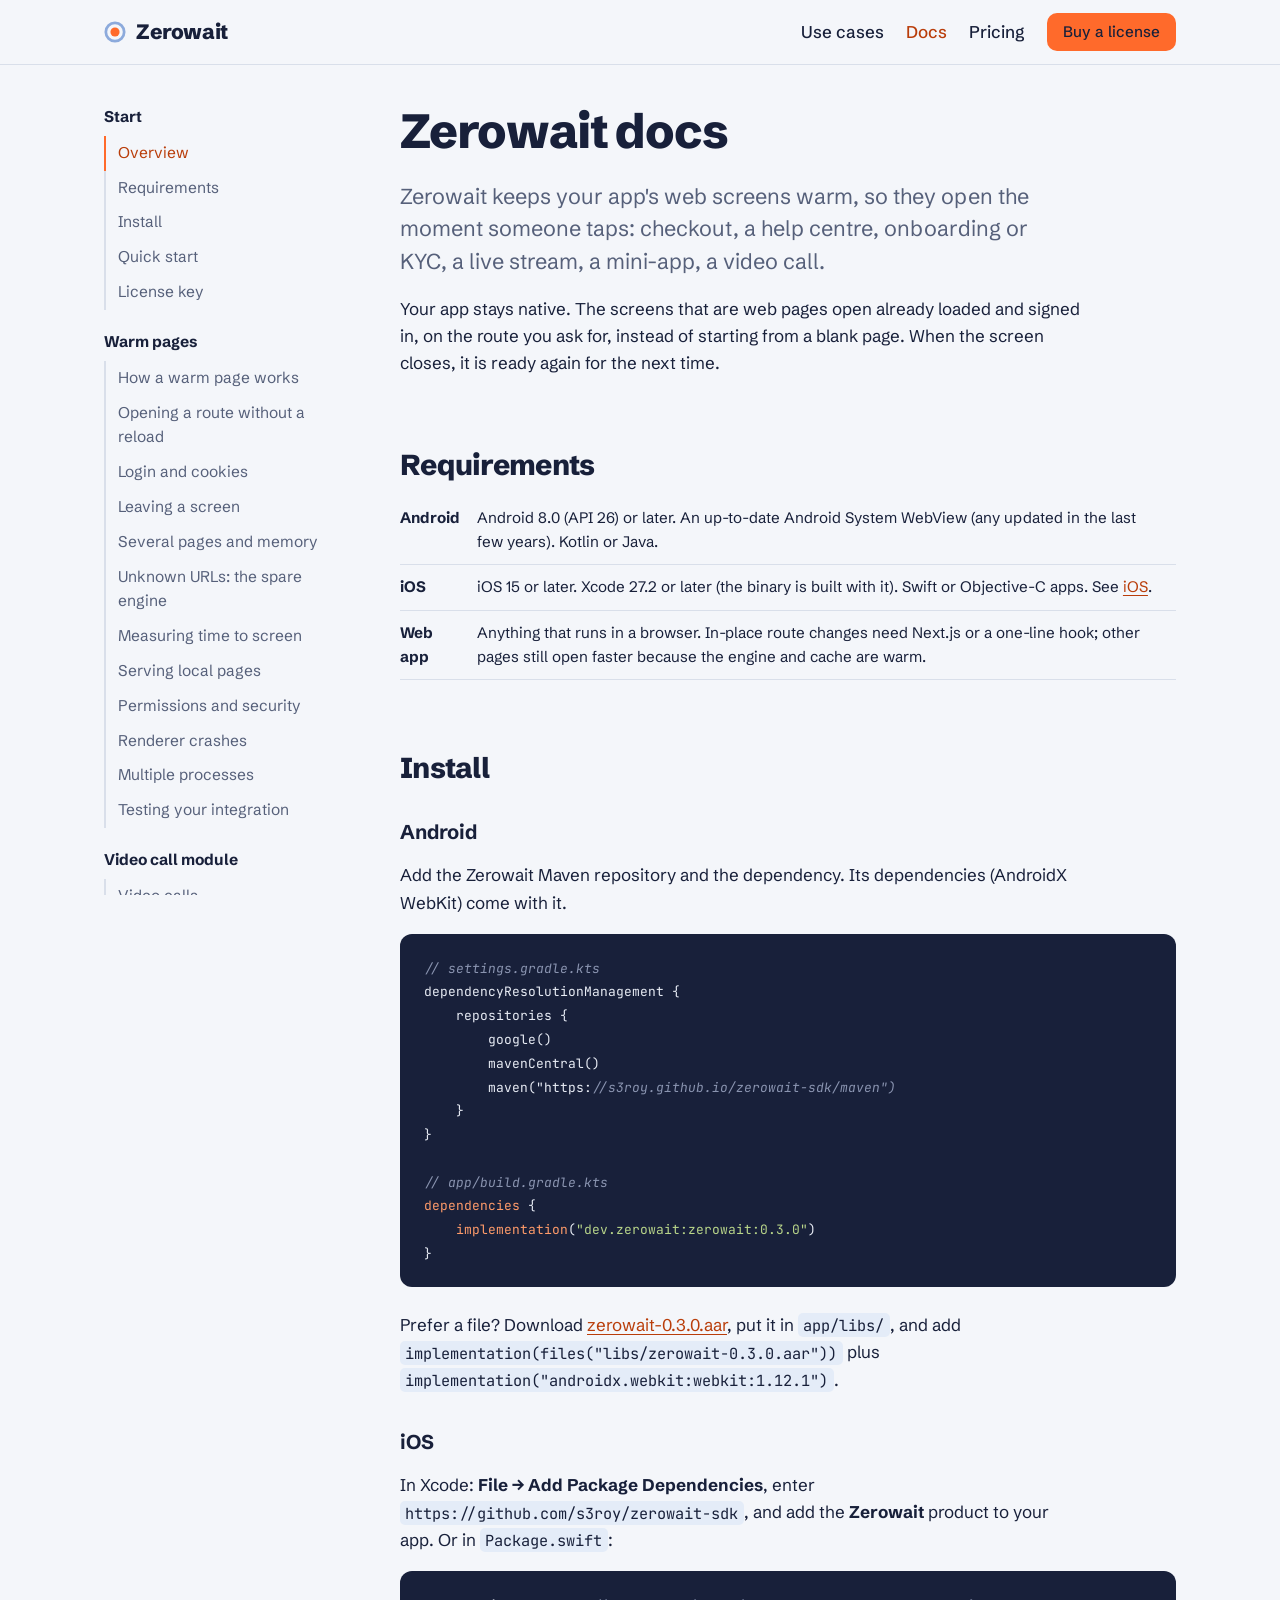
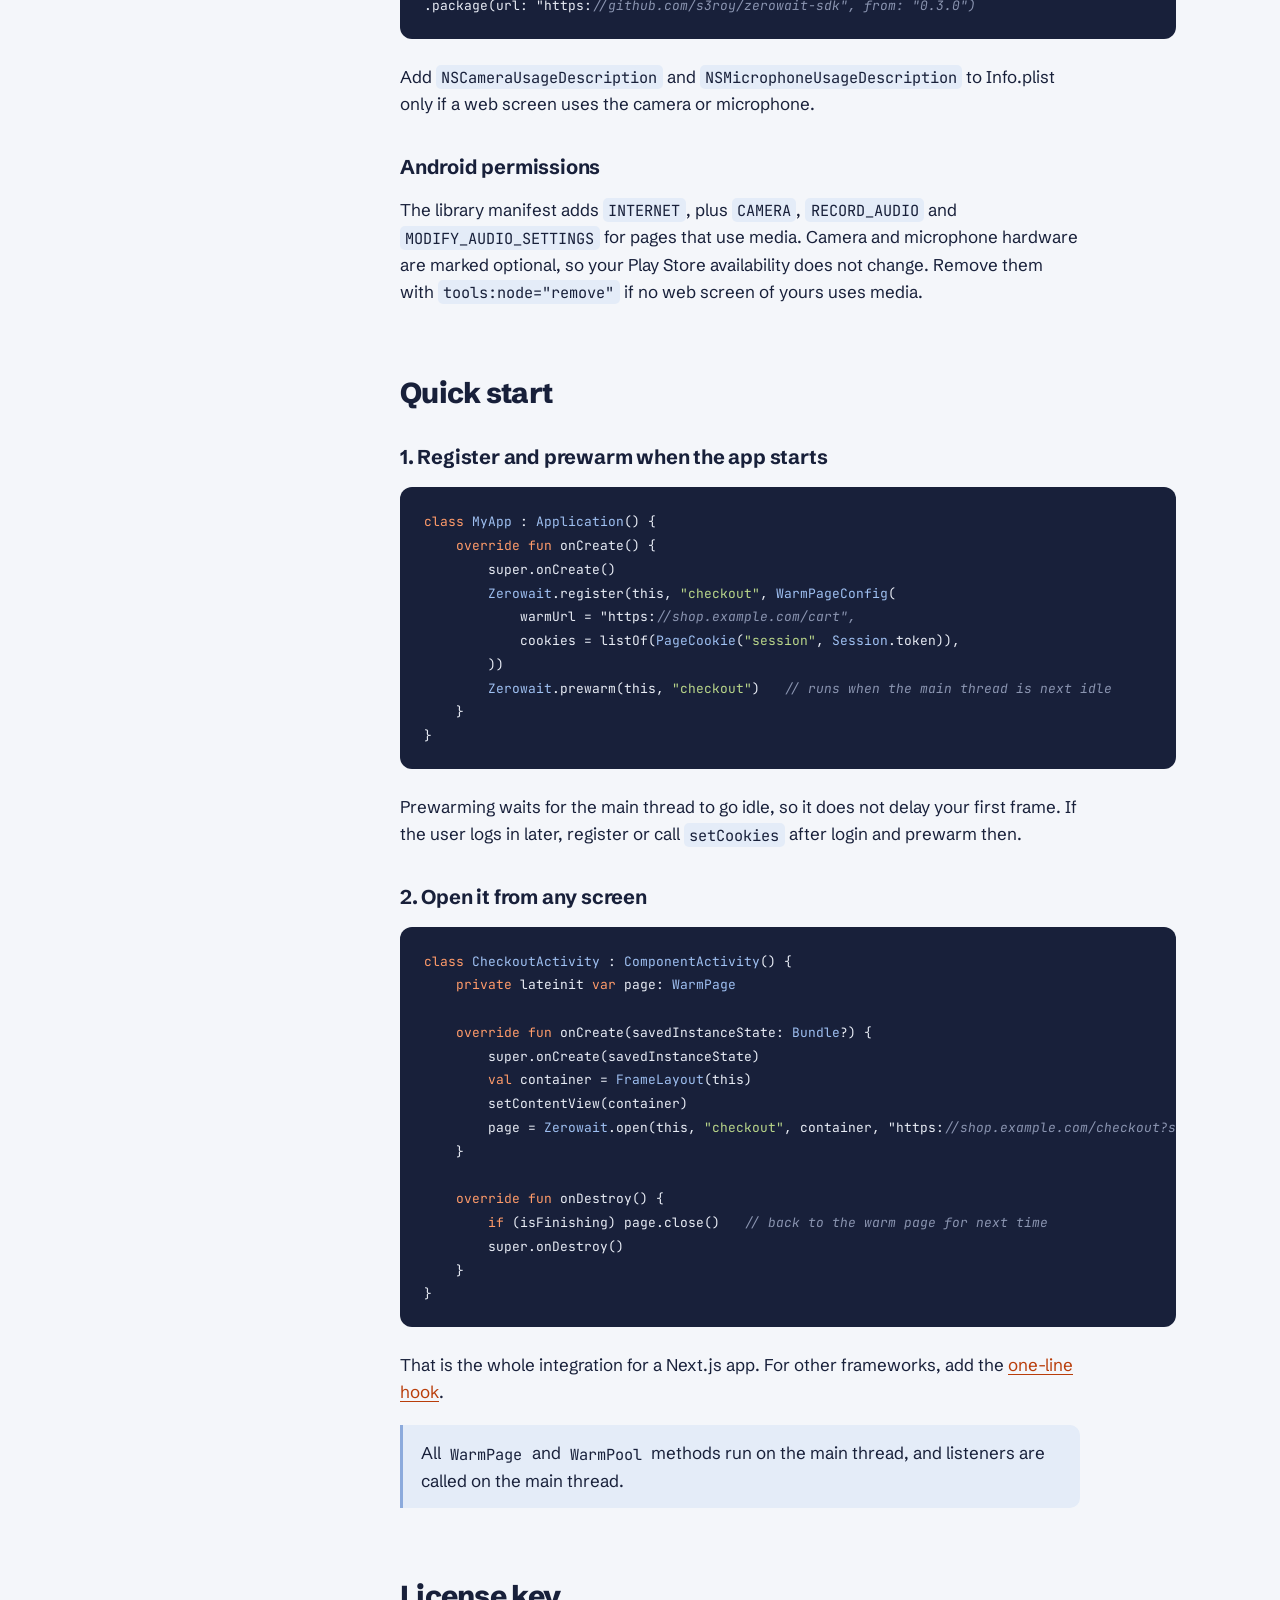
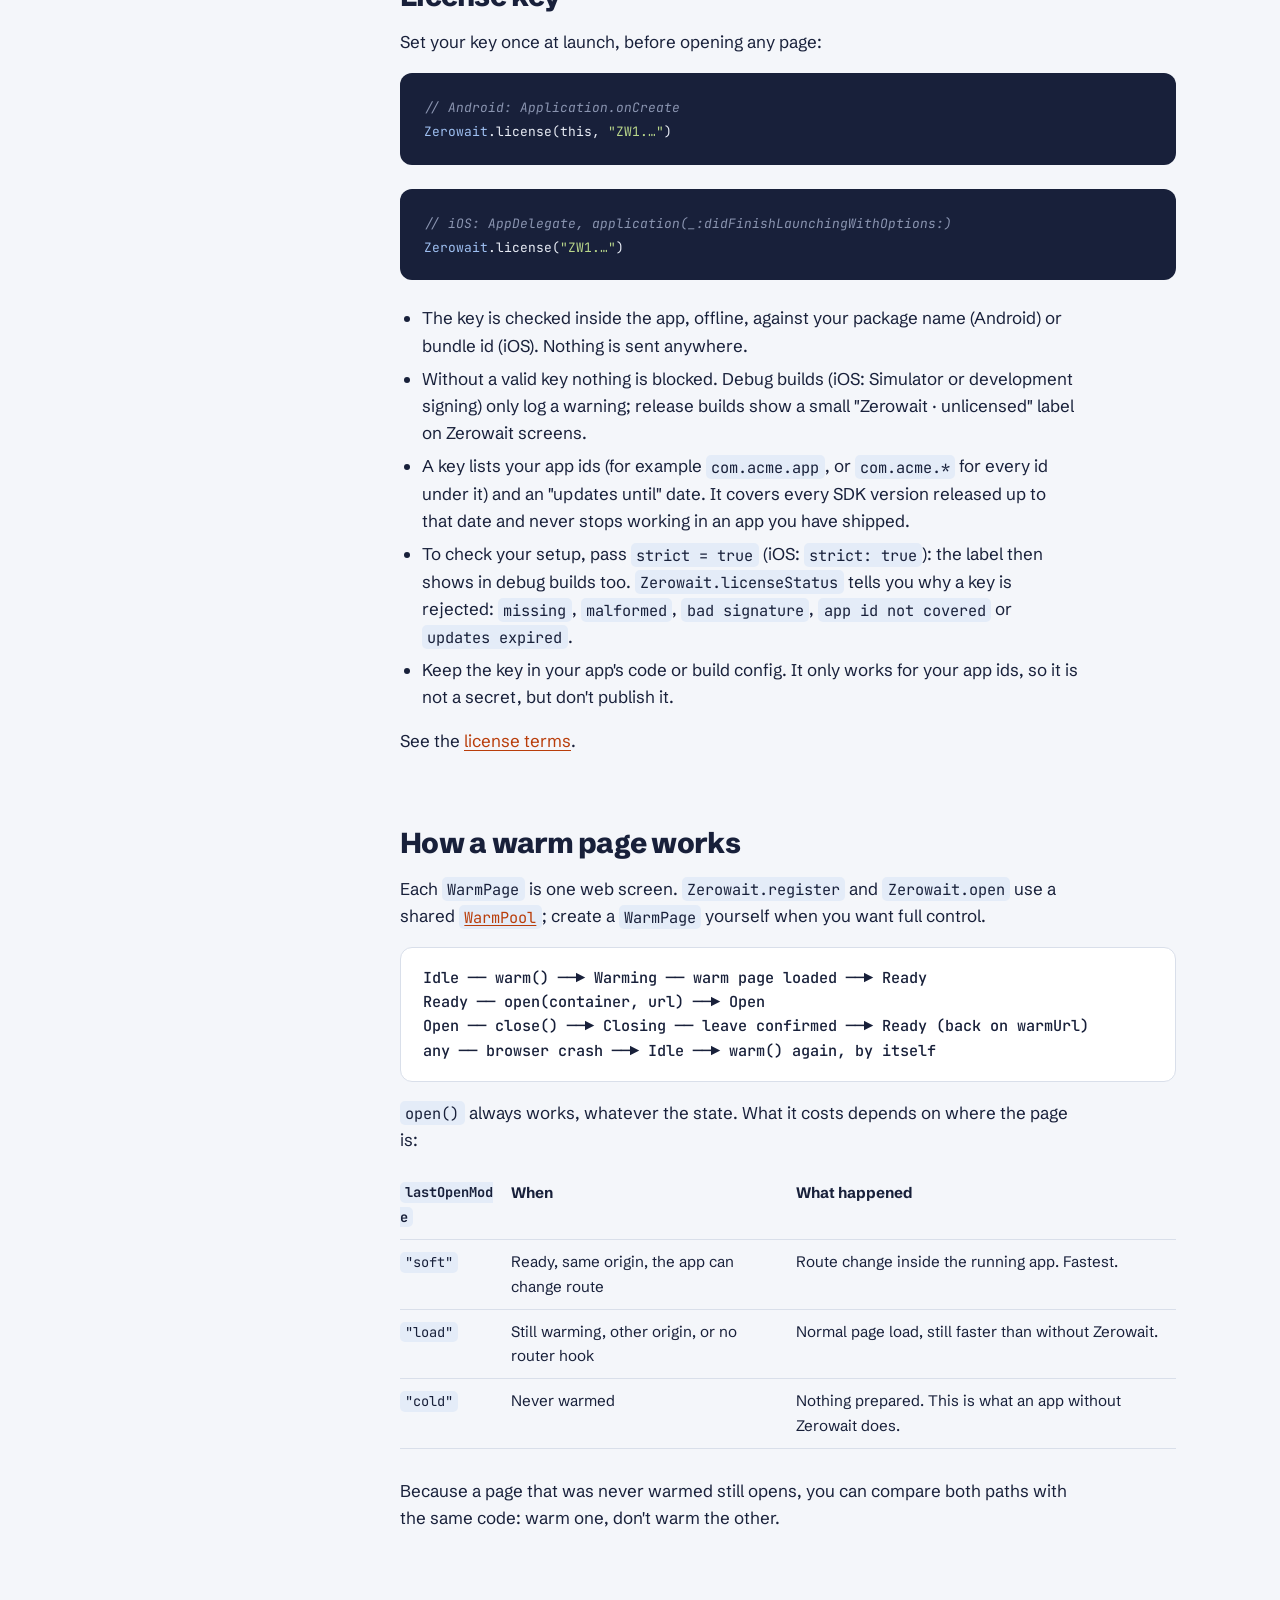
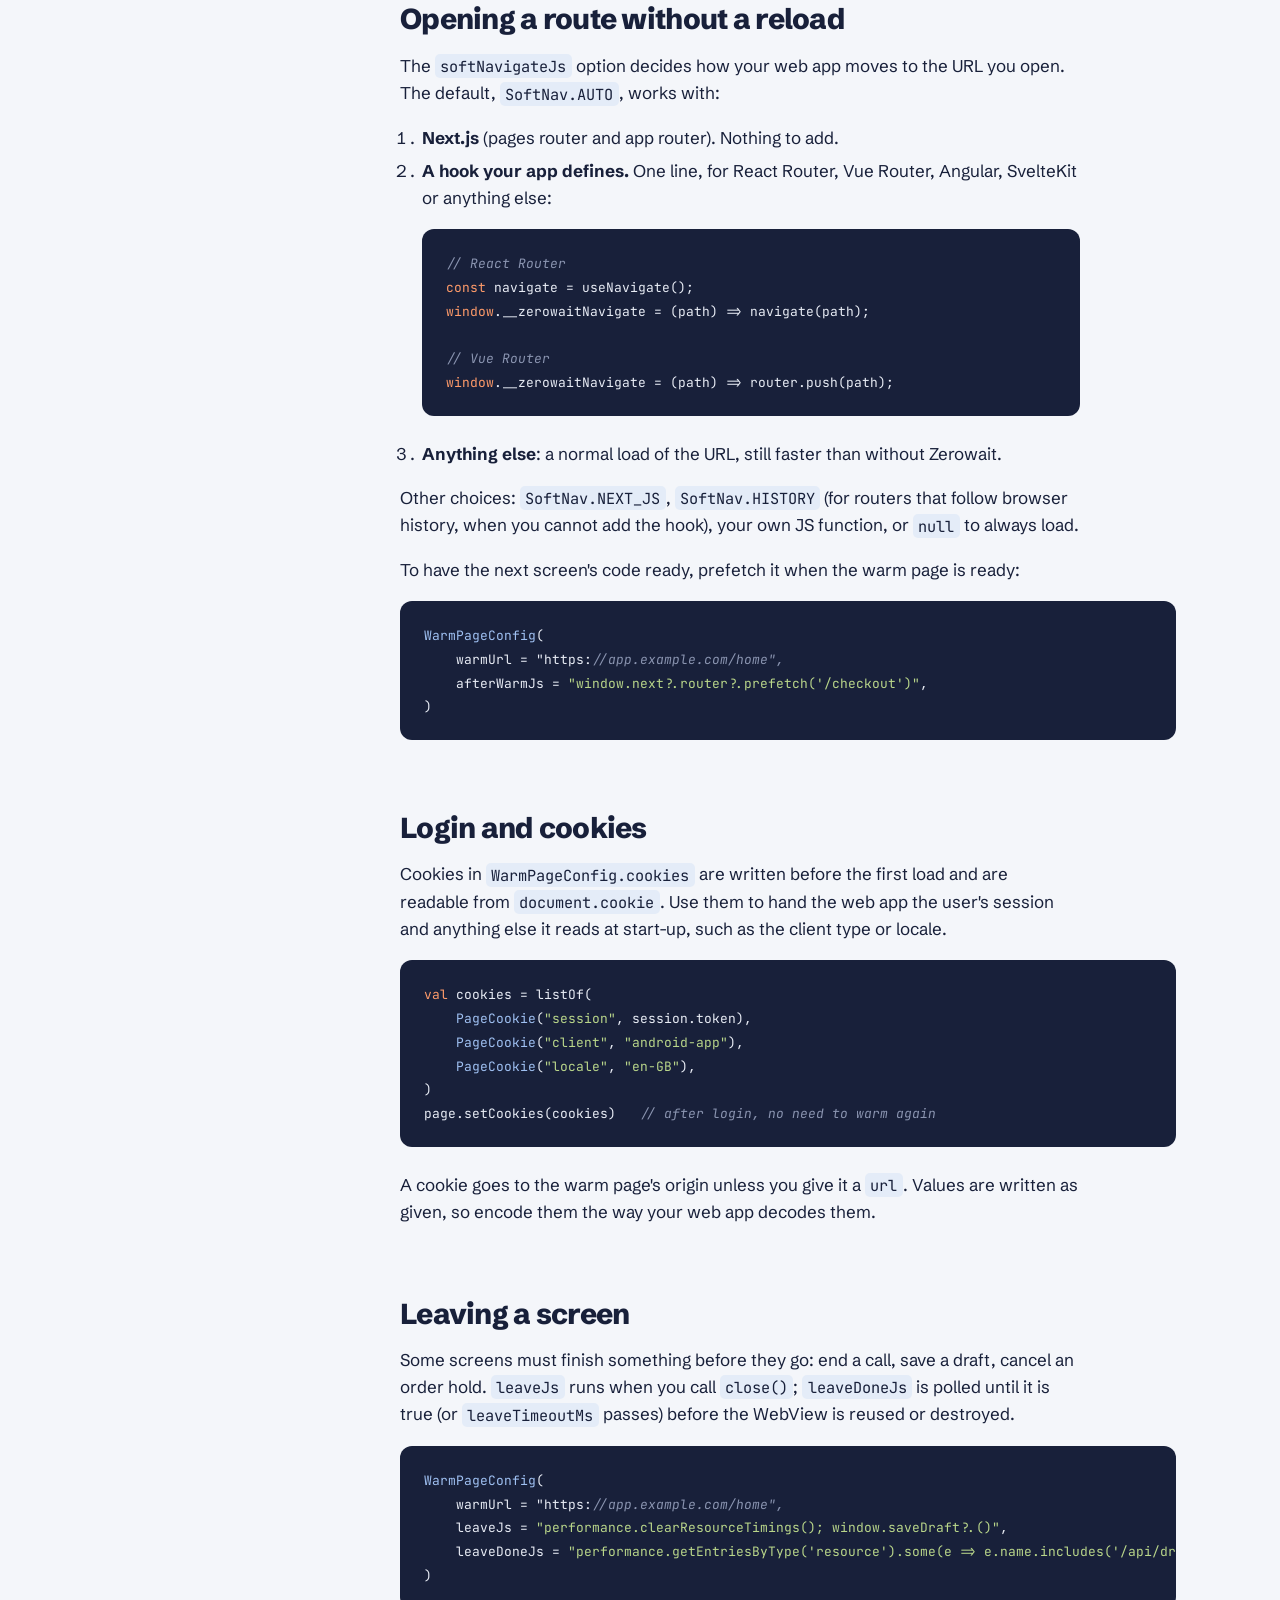
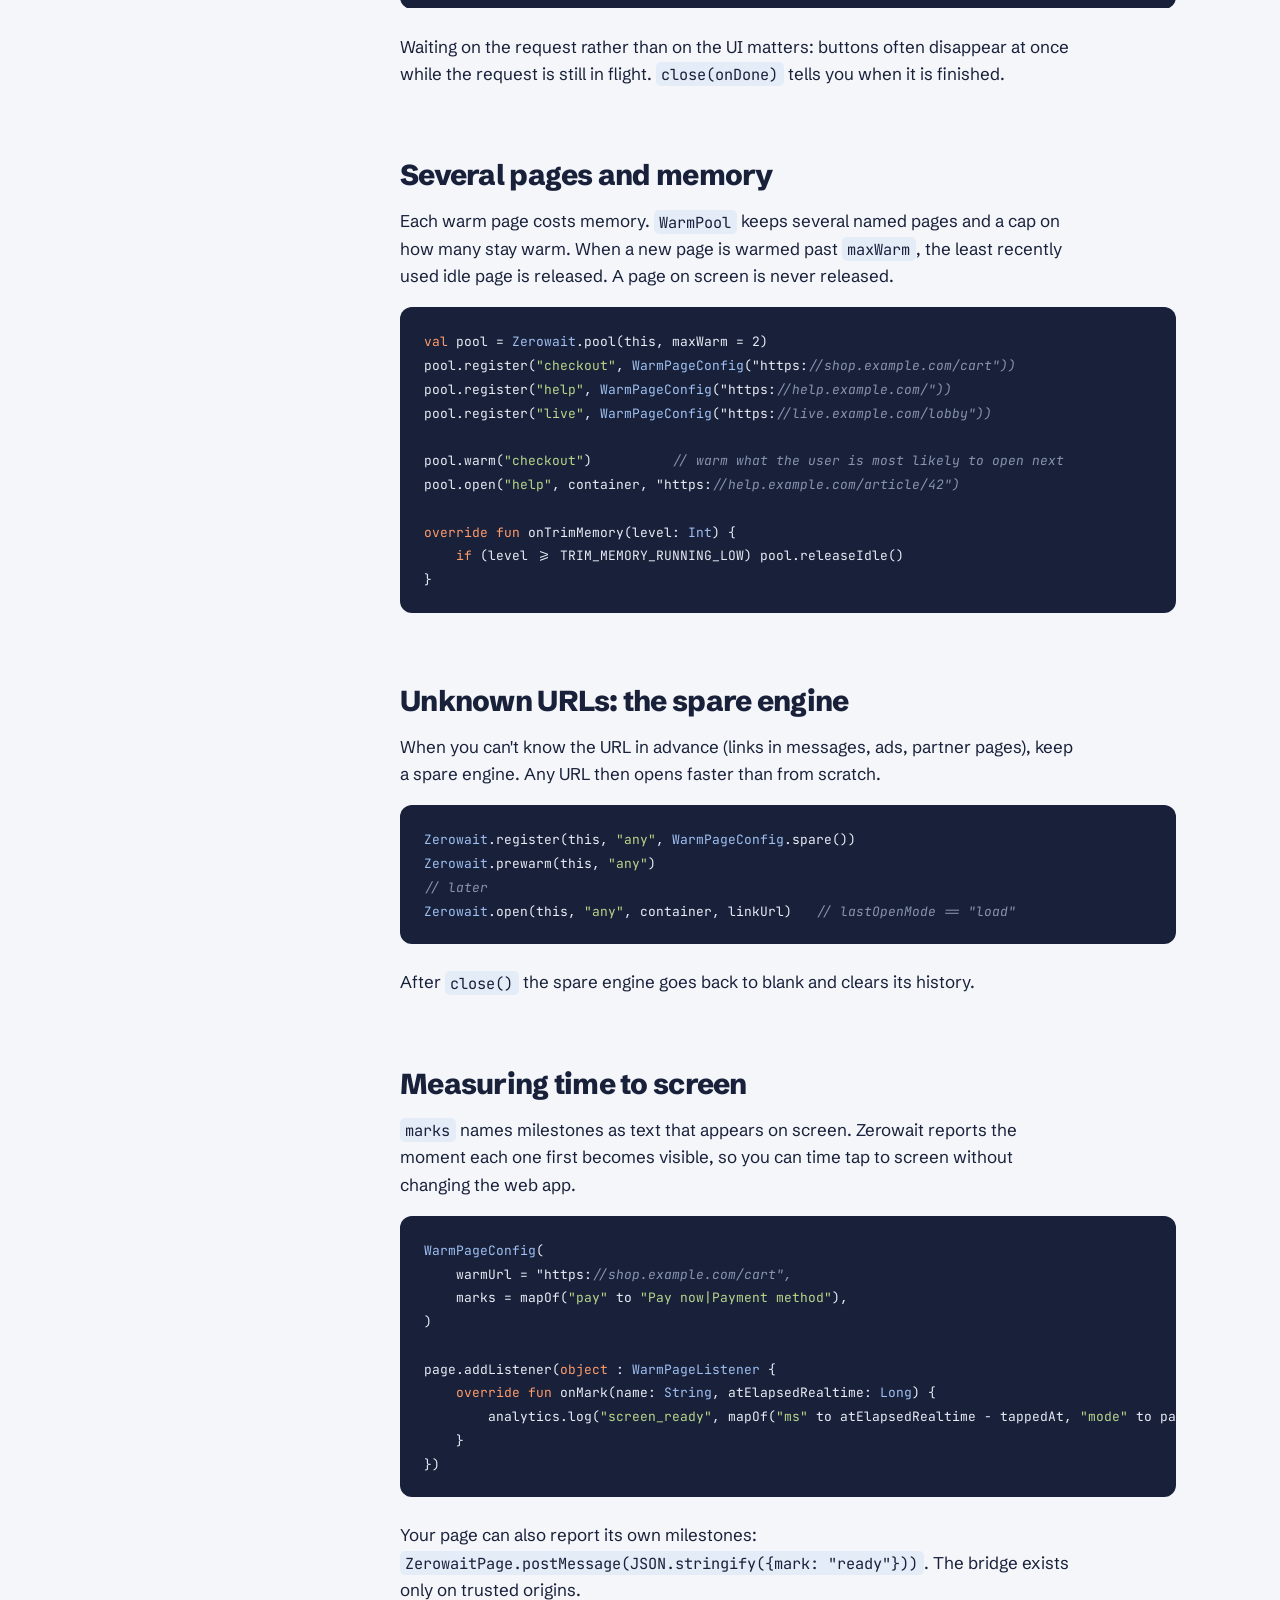
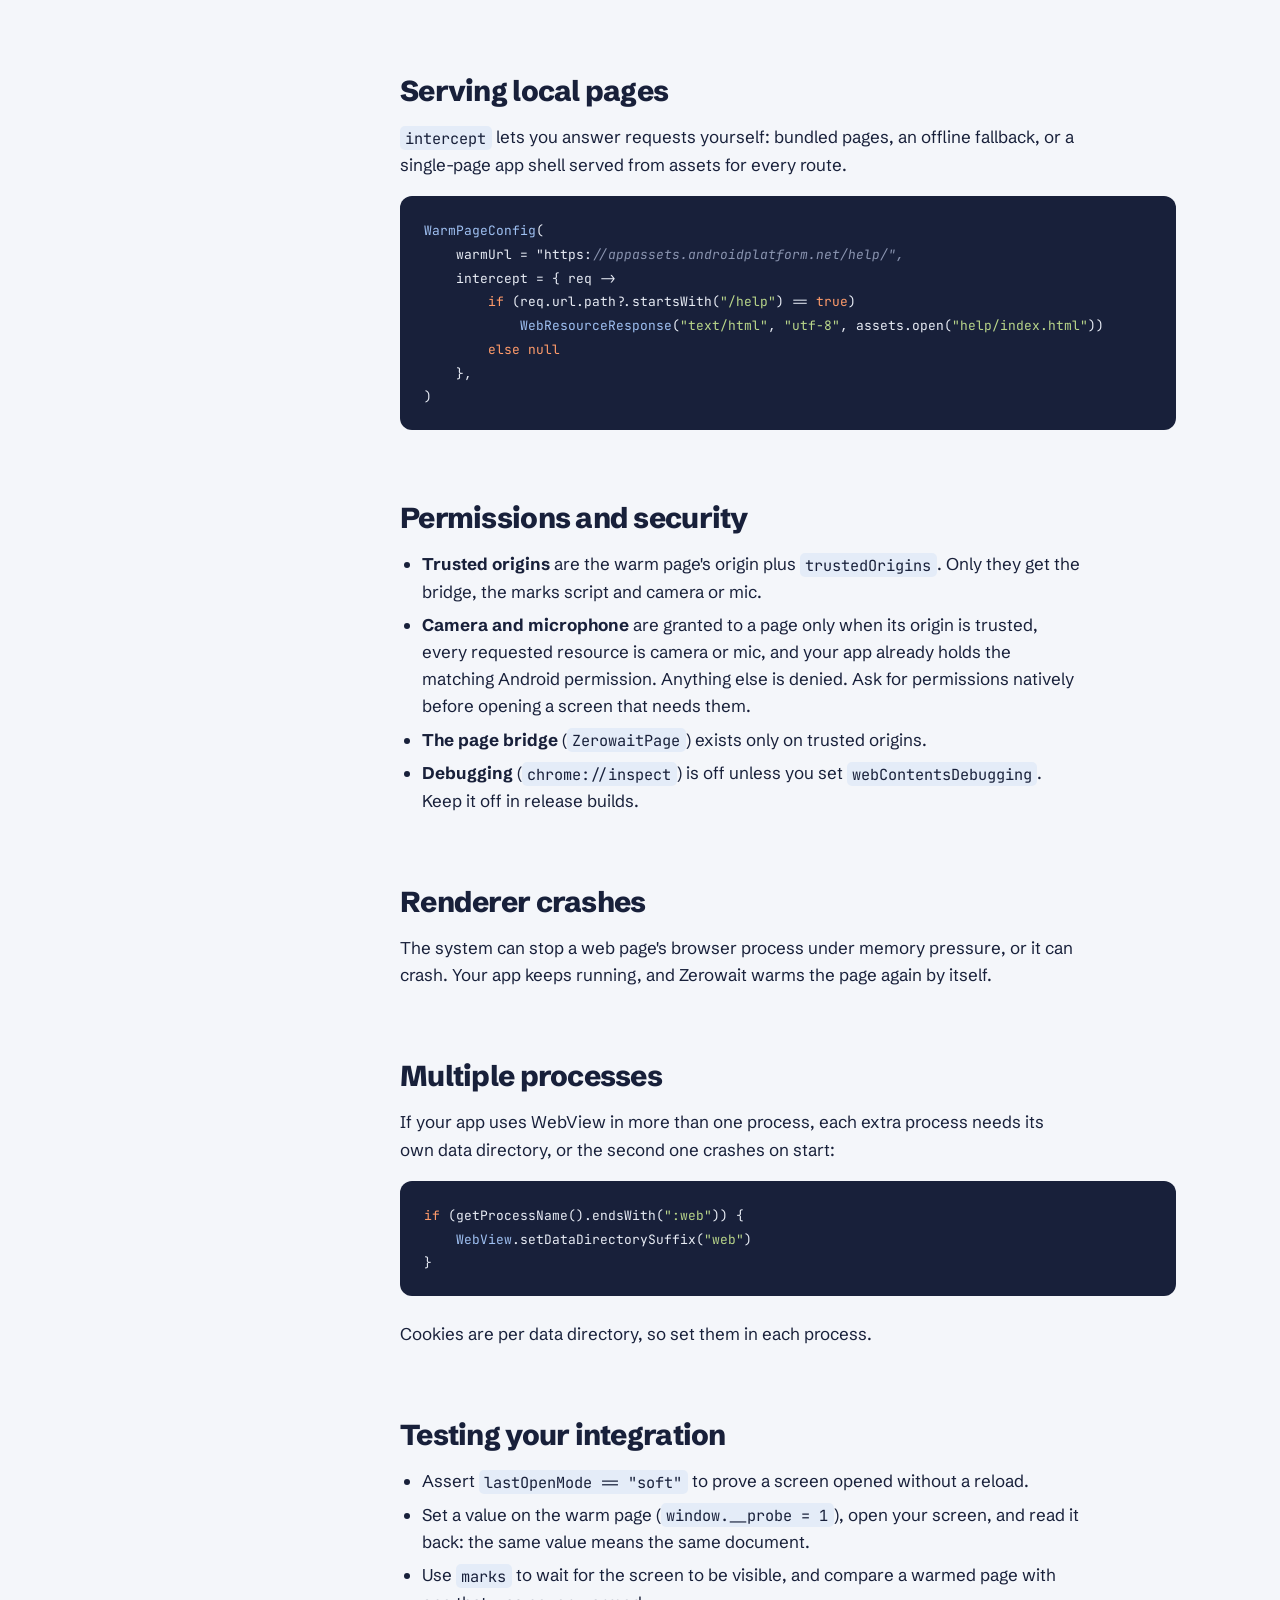
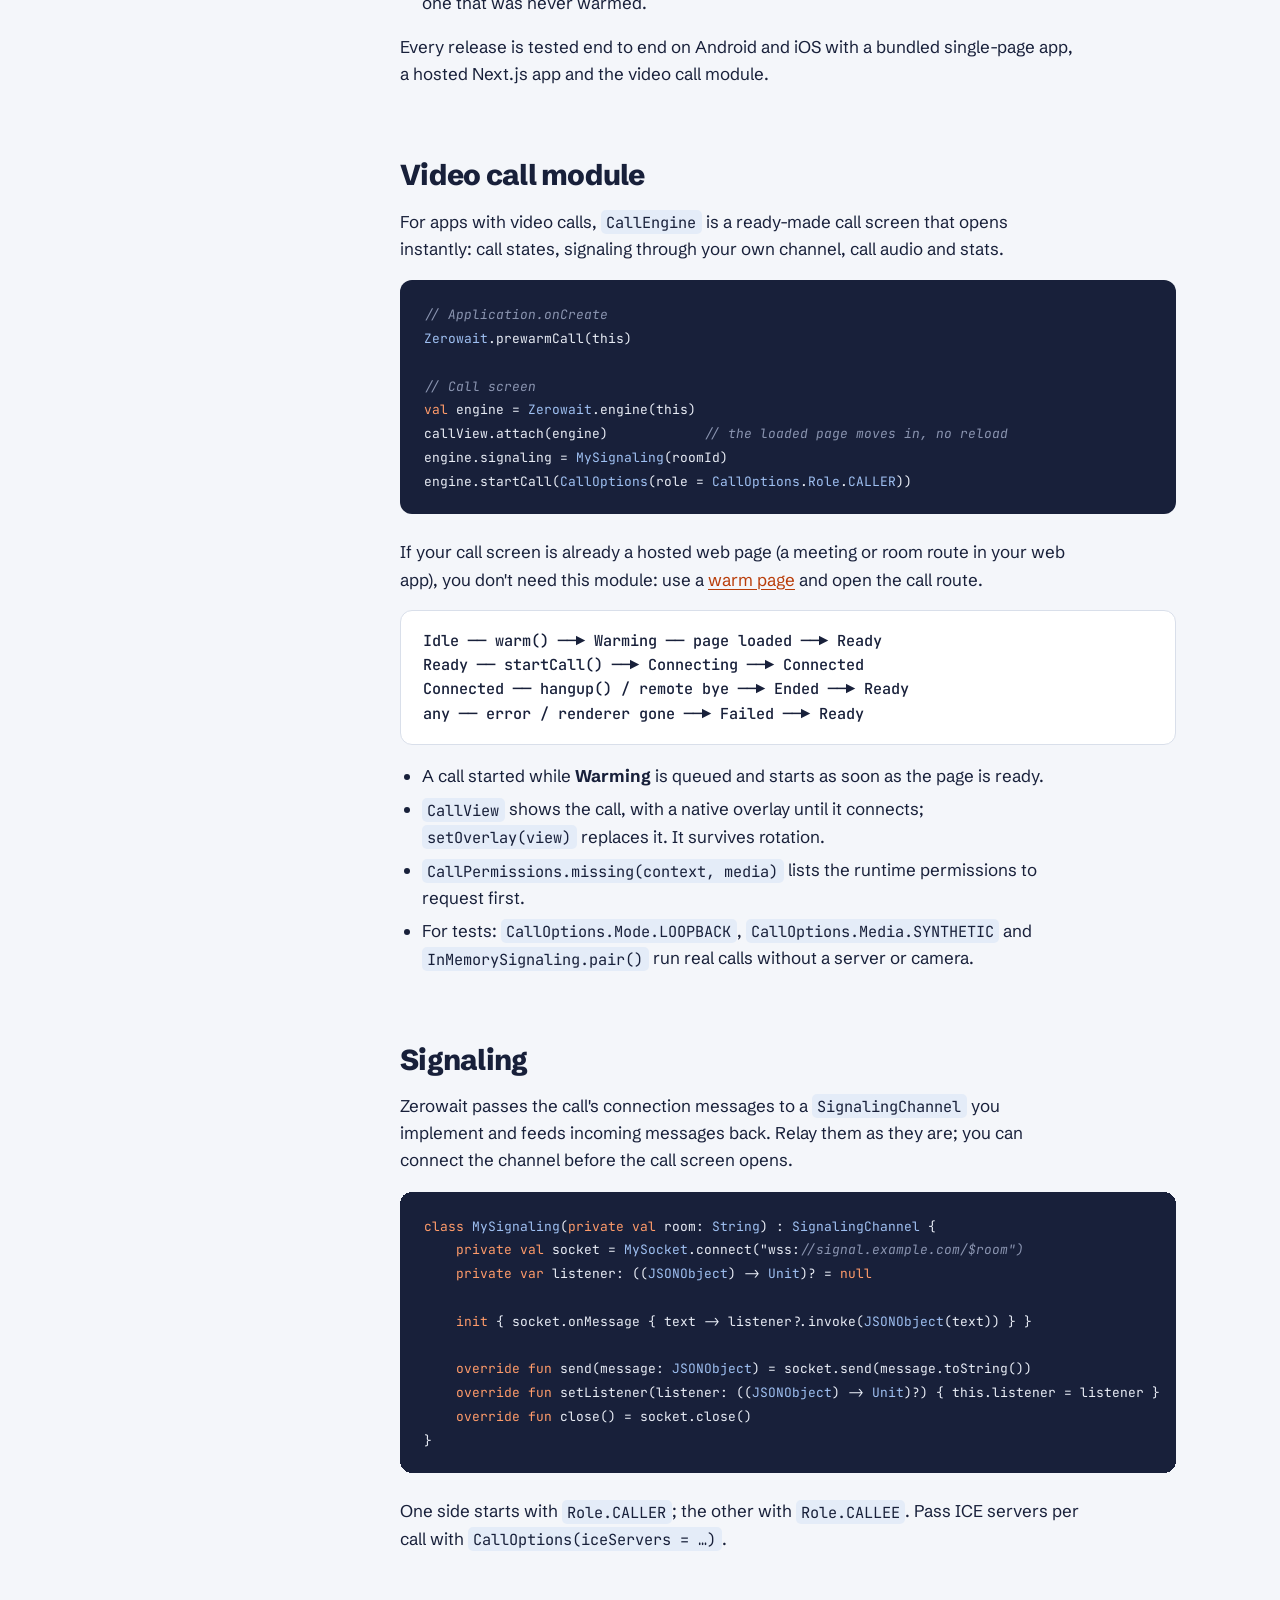
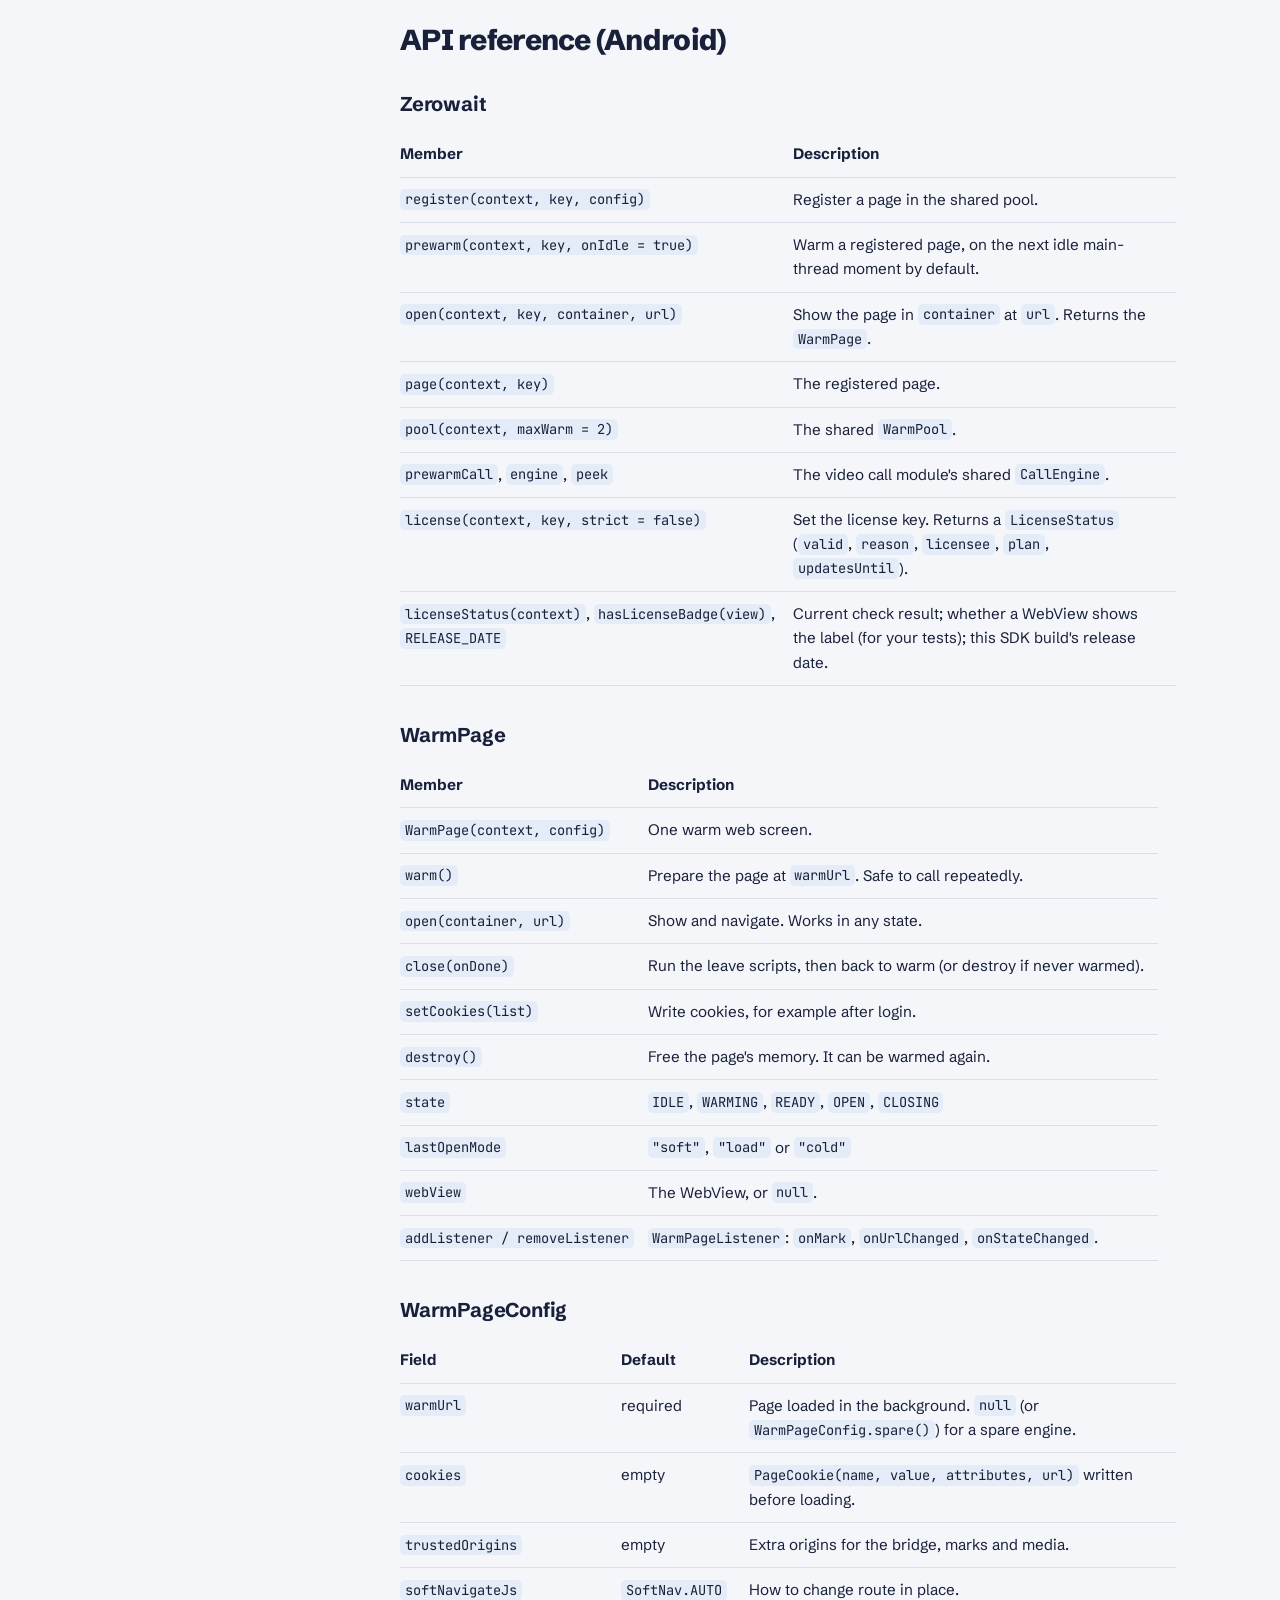
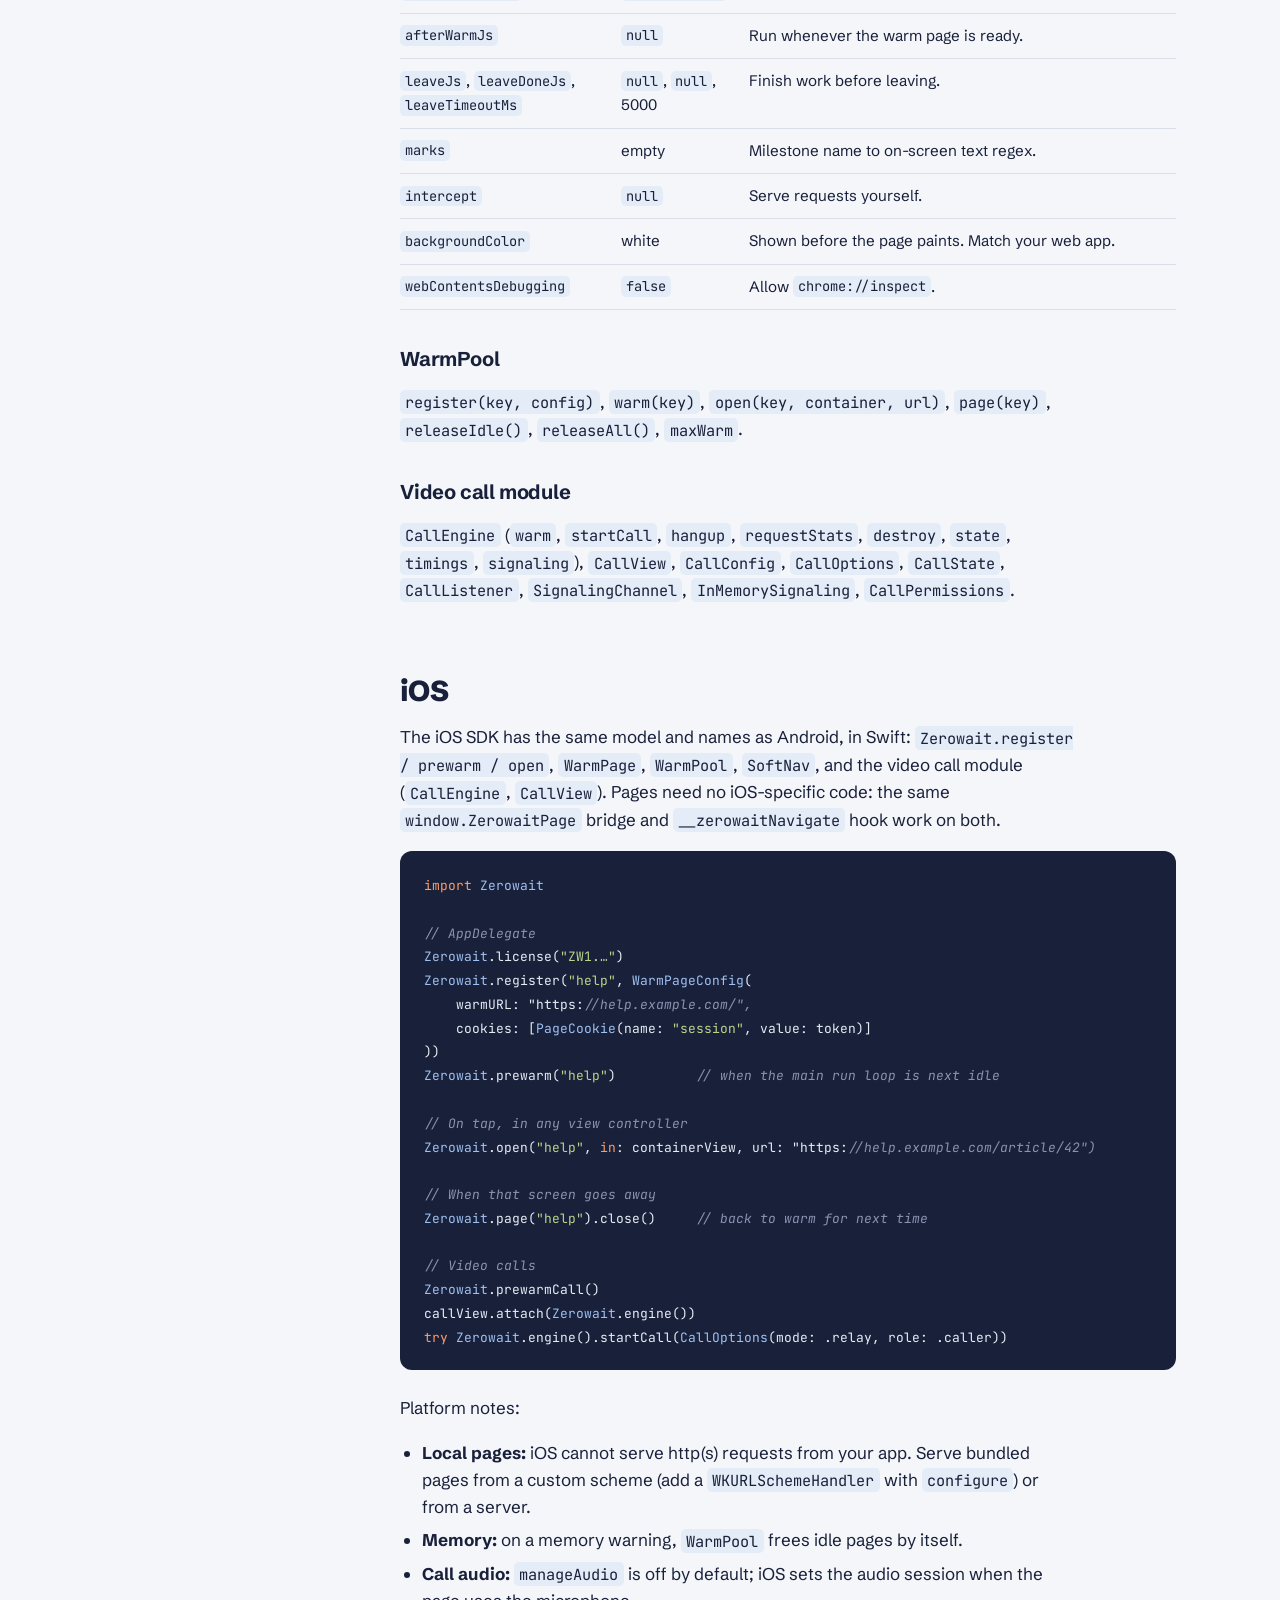
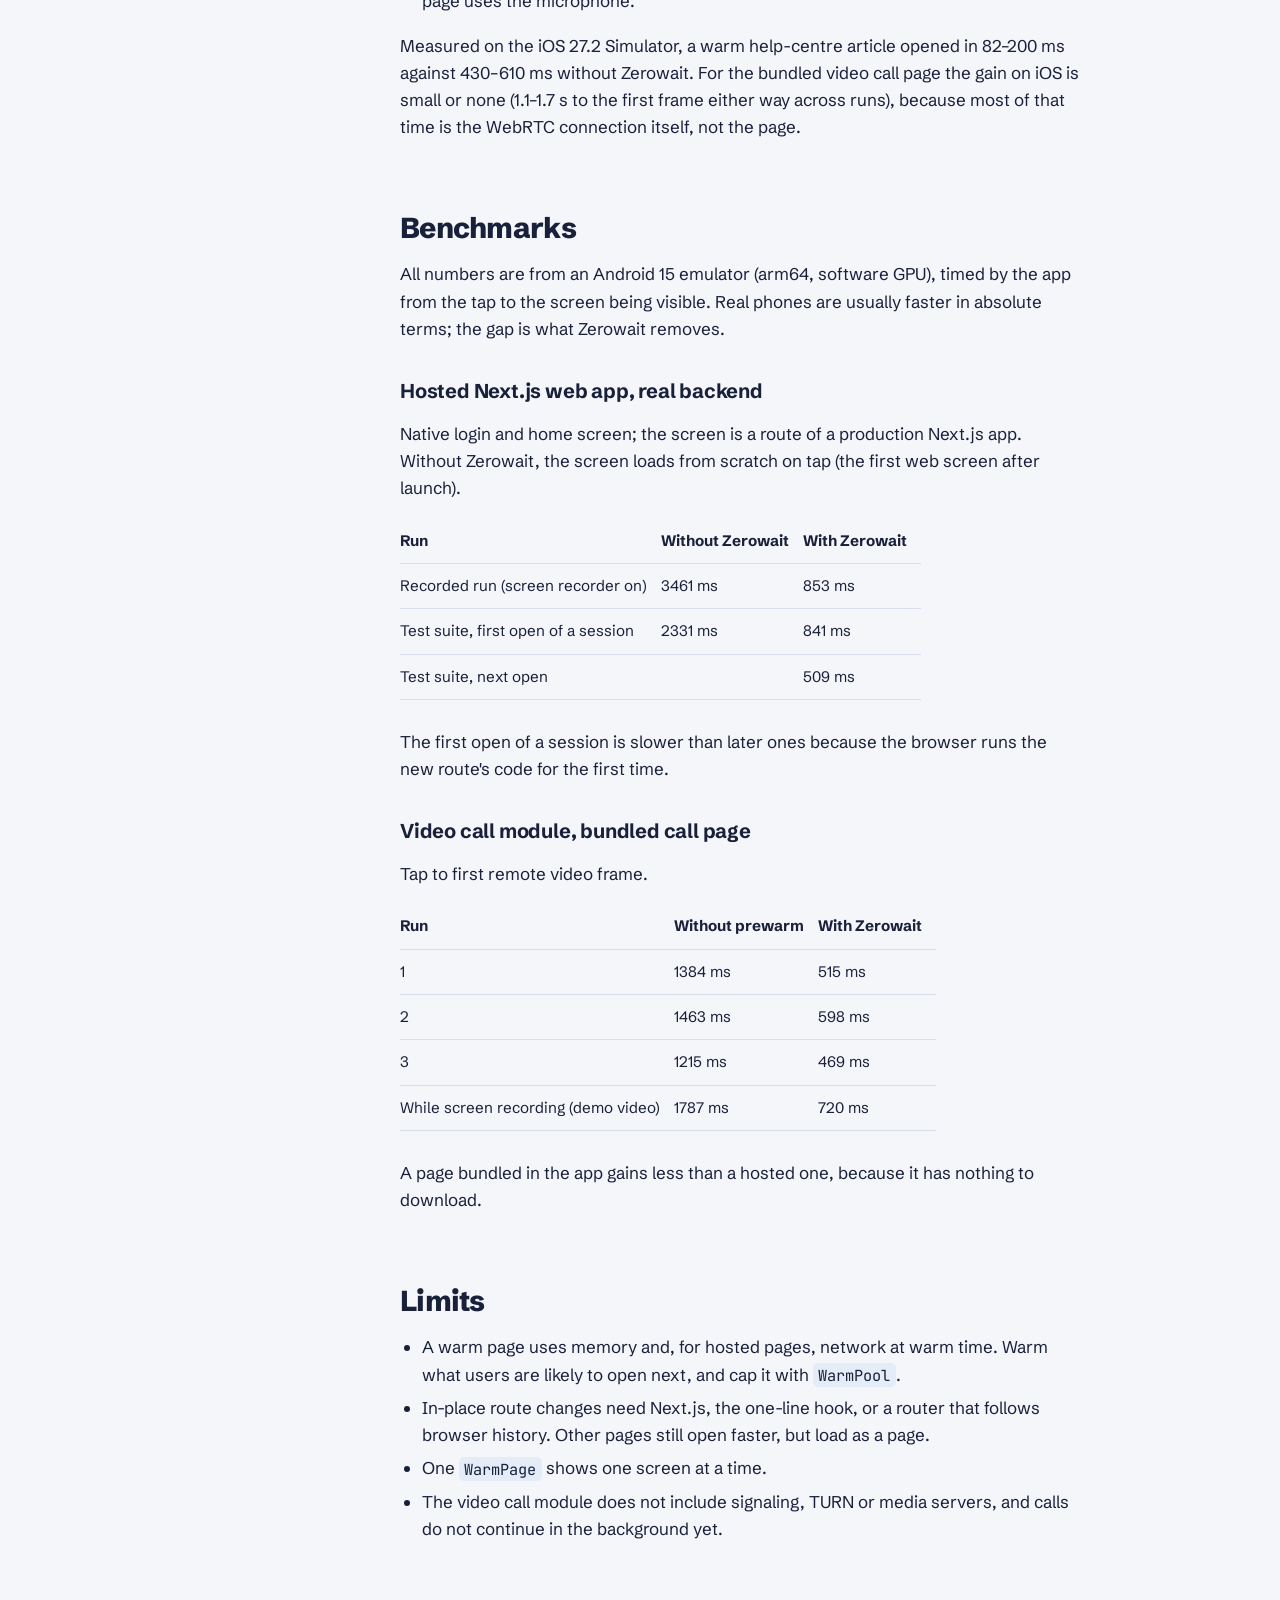
==== commit d0333bdf: "Zerowait 0.3.0" ====
--- a/docs/index.html
+++ b/docs/index.html
@@ -59,7 +59,6 @@
     <ul>
       <li><a href="#calls">Video calls</a></li>
       <li><a href="#signaling">Signaling</a></li>
-      <li><a href="#protocol">Call page protocol</a></li>
     </ul>
     <p>Reference</p>
     <ul>
@@ -74,20 +73,11 @@
     <h1 id="overview">Zerowait docs</h1>
     <p class="lede">Zerowait keeps your app's web screens warm, so they open the moment someone taps: checkout, a help centre, onboarding or KYC, a live stream, a mini-app, a video call.</p>
 
-    <p>Your app stays native. The screens that are web pages run in a WebView that Zerowait owns: it starts the WebView early, loads your web app in the background with the user's cookies, moves the WebView into whichever screen needs it, and switches the already running app to the right route instead of loading a new page. When the screen closes, the WebView goes back to waiting for the next time.</p>
-
-    <p>A WebView screen opened from scratch pays for four things after the tap. Zerowait moves each one before it:</p>
-    <table>
-      <tr><th>Cost after the tap</th><th>What Zerowait does instead</th></tr>
-      <tr><td>Starting the browser engine (often the biggest part on Android)</td><td>Creates the WebView when the app goes idle after launch.</td></tr>
-      <tr><td>Downloading and starting your web app</td><td>Loads a page of your app (its home, a shell route) in the background, with cookies already set.</td></tr>
-      <tr><td>Rendering the screen you asked for</td><td>Changes route inside the running app (Next.js automatically, any other framework with one line). No page load.</td></tr>
-      <tr><td>Laying out a hidden page at full size</td><td>Keeps the hidden WebView sized like the screen, so it is ready to draw when shown.</td></tr>
-    </table>
+    <p>Your app stays native. The screens that are web pages open already loaded and signed in, on the route you ask for, instead of starting from a blank page. When the screen closes, it is ready again for the next time.</p>
 
     <h2 id="requirements">Requirements</h2>
     <table>
-      <tr><th>Android</th><td>Android 8.0 (API 26) or later. Android System WebView with <code>WEB_MESSAGE_LISTENER</code> and <code>DOCUMENT_START_SCRIPT</code> support (any WebView updated in the last few years). Kotlin or Java.</td></tr>
+      <tr><th>Android</th><td>Android 8.0 (API 26) or later. An up-to-date Android System WebView (any updated in the last few years). Kotlin or Java.</td></tr>
       <tr><th>iOS</th><td>iOS 15 or later. Xcode 27.2 or later (the binary is built with it). Swift or Objective-C apps. See <a href="#ios">iOS</a>.</td></tr>
       <tr><th>Web app</th><td>Anything that runs in a browser. In-place route changes need Next.js or a one-line hook; other pages still open faster because the engine and cache are warm.</td></tr>
     </table>
@@ -165,24 +155,24 @@
     <p>See the <a href="../terms/">license terms</a>.</p>
 
     <h2 id="lifecycle">How a warm page works</h2>
-    <p>Each <code>WarmPage</code> owns one WebView. <code>Zerowait.register</code> and <code>Zerowait.open</code> use a shared <a href="#several"><code>WarmPool</code></a>; create a <code>WarmPage</code> yourself when you want full control.</p>
+    <p>Each <code>WarmPage</code> is one web screen. <code>Zerowait.register</code> and <code>Zerowait.open</code> use a shared <a href="#several"><code>WarmPool</code></a>; create a <code>WarmPage</code> yourself when you want full control.</p>
 <div class="state-flow">Idle ── warm() ──▶ Warming ── warm page loaded ──▶ Ready
 Ready ── open(container, url) ──▶ Open
 Open ── close() ──▶ Closing ── leave confirmed ──▶ Ready (back on warmUrl)
-any ── renderer gone ──▶ Idle ──▶ warm() again, by itself</div>
+any ── browser crash ──▶ Idle ──▶ warm() again, by itself</div>
     <p><code>open()</code> always works, whatever the state. What it costs depends on where the page is:</p>
     <table>
       <tr><th><code>lastOpenMode</code></th><th>When</th><th>What happened</th></tr>
       <tr><td><code>"soft"</code></td><td>Ready, same origin, the app can change route</td><td>Route change inside the running app. Fastest.</td></tr>
-      <tr><td><code>"load"</code></td><td>Still warming, other origin, or no router hook</td><td>Normal load, in an engine that is already started and a warm cache.</td></tr>
-      <tr><td><code>"cold"</code></td><td>Never warmed</td><td>WebView created on the spot. This is what an app without Zerowait does.</td></tr>
+      <tr><td><code>"load"</code></td><td>Still warming, other origin, or no router hook</td><td>Normal page load, still faster than without Zerowait.</td></tr>
+      <tr><td><code>"cold"</code></td><td>Never warmed</td><td>Nothing prepared. This is what an app without Zerowait does.</td></tr>
     </table>
     <p>Because a page that was never warmed still opens, you can compare both paths with the same code: warm one, don't warm the other.</p>
 
     <h2 id="routes">Opening a route without a reload</h2>
-    <p>The <code>softNavigateJs</code> option decides how the running app moves to the URL you open. The default, <code>SoftNav.AUTO</code>, tries in order:</p>
+    <p>The <code>softNavigateJs</code> option decides how your web app moves to the URL you open. The default, <code>SoftNav.AUTO</code>, works with:</p>
     <ol>
-      <li><strong>Next.js</strong> (pages router and app router), through <code>window.next.router</code>. Nothing to add.</li>
+      <li><strong>Next.js</strong> (pages router and app router). Nothing to add.</li>
       <li><strong>A hook your app defines.</strong> One line, for React Router, Vue Router, Angular, SvelteKit or anything else:
 <pre><code data-lang="js">// React Router
 const navigate = useNavigate();
@@ -190,9 +180,9 @@
 
 // Vue Router
 window.__zerowaitNavigate = (path) =&gt; router.push(path);</code></pre></li>
-      <li><strong>Otherwise</strong> a normal load of the URL, still in the warm WebView.</li>
+      <li><strong>Anything else</strong>: a normal load of the URL, still faster than without Zerowait.</li>
     </ol>
-    <p>Other choices: <code>SoftNav.NEXT_JS</code>, <code>SoftNav.HISTORY</code> (<code>pushState</code> plus a <code>popstate</code> event, for routers that follow popstate when you cannot add the hook), your own JS function, or <code>null</code> to always load.</p>
+    <p>Other choices: <code>SoftNav.NEXT_JS</code>, <code>SoftNav.HISTORY</code> (for routers that follow browser history, when you cannot add the hook), your own JS function, or <code>null</code> to always load.</p>
     <p>To have the next screen's code ready, prefetch it when the warm page is ready:</p>
 <pre><code data-lang="kotlin">WarmPageConfig(
     warmUrl = "https://app.example.com/home",
@@ -206,7 +196,7 @@
     PageCookie("client", "android-app"),
     PageCookie("locale", "en-GB"),
 )
-page.setCookies(cookies)   // after login, without recreating the WebView</code></pre>
+page.setCookies(cookies)   // after login, no need to warm again</code></pre>
     <p>A cookie goes to the warm page's origin unless you give it a <code>url</code>. Values are written as given, so encode them the way your web app decodes them.</p>
 
     <h2 id="leaving">Leaving a screen</h2>
@@ -219,7 +209,7 @@
     <p>Waiting on the request rather than on the UI matters: buttons often disappear at once while the request is still in flight. <code>close(onDone)</code> tells you when it is finished.</p>
 
     <h2 id="several">Several pages and memory</h2>
-    <p>Each warm WebView costs memory. <code>WarmPool</code> keeps several named pages and a cap on how many stay warm. When a new page is warmed past <code>maxWarm</code>, the least recently used idle page is released. A page on screen is never released.</p>
+    <p>Each warm page costs memory. <code>WarmPool</code> keeps several named pages and a cap on how many stay warm. When a new page is warmed past <code>maxWarm</code>, the least recently used idle page is released. A page on screen is never released.</p>
 <pre><code data-lang="kotlin">val pool = Zerowait.pool(this, maxWarm = 2)
 pool.register("checkout", WarmPageConfig("https://shop.example.com/cart"))
 pool.register("help", WarmPageConfig("https://help.example.com/"))
@@ -233,7 +223,7 @@
 }</code></pre>
 
     <h2 id="spare">Unknown URLs: the spare engine</h2>
-    <p>When you can't know the URL in advance (links in messages, ads, partner pages), keep a spare engine: a started WebView on a blank page. Any URL then skips engine start-up.</p>
+    <p>When you can't know the URL in advance (links in messages, ads, partner pages), keep a spare engine. Any URL then opens faster than from scratch.</p>
 <pre><code data-lang="kotlin">Zerowait.register(this, "any", WarmPageConfig.spare())
 Zerowait.prewarm(this, "any")
 // later
@@ -269,12 +259,12 @@
     <ul>
       <li><strong>Trusted origins</strong> are the warm page's origin plus <code>trustedOrigins</code>. Only they get the bridge, the marks script and camera or mic.</li>
       <li><strong>Camera and microphone</strong> are granted to a page only when its origin is trusted, every requested resource is camera or mic, and your app already holds the matching Android permission. Anything else is denied. Ask for permissions natively before opening a screen that needs them.</li>
-      <li><strong>The JS bridge</strong> uses <code>addWebMessageListener</code> scoped to trusted origins. There is no <code>@JavascriptInterface</code>.</li>
+      <li><strong>The page bridge</strong> (<code>ZerowaitPage</code>) exists only on trusted origins.</li>
       <li><strong>Debugging</strong> (<code>chrome://inspect</code>) is off unless you set <code>webContentsDebugging</code>. Keep it off in release builds.</li>
     </ul>
 
     <h2 id="crashes">Renderer crashes</h2>
-    <p>Android can kill the WebView renderer under memory pressure, or it can crash. Without handling, that crashes your app. Zerowait handles <code>onRenderProcessGone</code>, releases the dead WebView and, if the page was warm, warms a new one.</p>
+    <p>The system can stop a web page's browser process under memory pressure, or it can crash. Your app keeps running, and Zerowait warms the page again by itself.</p>
 
     <h2 id="processes">Multiple processes</h2>
     <p>If your app uses WebView in more than one process, each extra process needs its own data directory, or the second one crashes on start:</p>
@@ -289,10 +279,10 @@
       <li>Set a value on the warm page (<code>window.__probe = 1</code>), open your screen, and read it back: the same value means the same document.</li>
       <li>Use <code>marks</code> to wait for the screen to be visible, and compare a warmed page with one that was never warmed.</li>
     </ul>
-    <p>The SDK package includes the end-to-end suites used for every release (a bundled help-centre app, the video call module, and a hosted Next.js app), so you can run them on your own devices.</p>
+    <p>Every release is tested end to end on Android and iOS with a bundled single-page app, a hosted Next.js app and the video call module.</p>
 
     <h2 id="calls">Video call module</h2>
-    <p>For apps that run WebRTC calls in a WebView, <code>CallEngine</code> adds a bundled call page, a call state machine, native signaling relay, call audio and WebRTC stats on top of the same warming.</p>
+    <p>For apps with video calls, <code>CallEngine</code> is a ready-made call screen that opens instantly: call states, signaling through your own channel, call audio and stats.</p>
 <pre><code data-lang="kotlin">// Application.onCreate
 Zerowait.prewarmCall(this)
 
@@ -308,13 +298,13 @@
 any ── error / renderer gone ──▶ Failed ──▶ Ready</div>
     <ul>
       <li>A call started while <strong>Warming</strong> is queued and starts as soon as the page is ready.</li>
-      <li><code>CallView</code> hosts the WebView with a native overlay until the call connects; <code>setOverlay(view)</code> replaces it. It survives rotation without reloading.</li>
+      <li><code>CallView</code> shows the call, with a native overlay until it connects; <code>setOverlay(view)</code> replaces it. It survives rotation.</li>
       <li><code>CallPermissions.missing(context, media)</code> lists the runtime permissions to request first.</li>
-      <li>For tests: <code>CallOptions.Mode.LOOPBACK</code>, <code>CallOptions.Media.SYNTHETIC</code> and <code>InMemorySignaling.pair()</code> run real WebRTC without a server or camera.</li>
+      <li>For tests: <code>CallOptions.Mode.LOOPBACK</code>, <code>CallOptions.Media.SYNTHETIC</code> and <code>InMemorySignaling.pair()</code> run real calls without a server or camera.</li>
     </ul>
 
     <h2 id="signaling">Signaling</h2>
-    <p>The call page produces offers, answers and network candidates. Zerowait passes them to a <code>SignalingChannel</code> you implement and feeds incoming messages back. Because the channel is native, you can connect it before the page has loaded.</p>
+    <p>Zerowait passes the call's connection messages to a <code>SignalingChannel</code> you implement and feeds incoming messages back. Relay them as they are; you can connect the channel before the call screen opens.</p>
 <pre><code data-lang="kotlin">class MySignaling(private val room: String) : SignalingChannel {
     private val socket = MySocket.connect("wss://signal.example.com/$room")
     private var listener: ((JSONObject) -&gt; Unit)? = null
@@ -326,23 +316,6 @@
     override fun close() = socket.close()
 }</code></pre>
     <p>One side starts with <code>Role.CALLER</code>; the other with <code>Role.CALLEE</code>. Pass ICE servers per call with <code>CallOptions(iceServers = …)</code>.</p>
-
-    <h2 id="protocol">Call page protocol</h2>
-    <p>Only needed if you bring your own page to <code>CallEngine</code>. The page posts to <code>window.ZerowaitNative.postMessage(json)</code> and receives commands on <code>window.__zerowait.receive(json)</code>.</p>
-    <table>
-      <tr><th>Page to native</th><th>Fields</th></tr>
-      <tr><td><code>ready</code></td><td><code>instanceId</code>. Page idle; send again after every call.</td></tr>
-      <tr><td><code>state</code></td><td><code>state: "connected"</code></td></tr>
-      <tr><td><code>firstFrame</code></td><td><code>width</code>, <code>height</code></td></tr>
-      <tr><td><code>signal</code></td><td><code>data</code>, outbound signaling</td></tr>
-      <tr><td><code>error</code> / <code>ended</code></td><td><code>name</code>, <code>message</code> / <code>reason</code>; follow with <code>ready</code></td></tr>
-      <tr><td><code>stats</code></td><td>reply to <code>getStats</code></td></tr>
-    </table>
-    <table>
-      <tr><th>Native to page</th><th>Fields</th></tr>
-      <tr><td><code>start</code></td><td><code>mode</code>, <code>role</code>, <code>media</code>, <code>iceServers</code></td></tr>
-      <tr><td><code>signal</code> / <code>hangup</code> / <code>getStats</code></td><td><code>data</code> / none / <code>reqId</code></td></tr>
-    </table>
 
     <h2 id="api">API reference (Android)</h2>
     <h3>Zerowait</h3>
@@ -360,12 +333,12 @@
     <h3>WarmPage</h3>
     <table>
       <tr><th>Member</th><th>Description</th></tr>
-      <tr><td><code>WarmPage(context, config)</code></td><td>One WebView for one web app.</td></tr>
-      <tr><td><code>warm()</code></td><td>Create the WebView and load <code>warmUrl</code>. Safe to call repeatedly.</td></tr>
+      <tr><td><code>WarmPage(context, config)</code></td><td>One warm web screen.</td></tr>
+      <tr><td><code>warm()</code></td><td>Prepare the page at <code>warmUrl</code>. Safe to call repeatedly.</td></tr>
       <tr><td><code>open(container, url)</code></td><td>Show and navigate. Works in any state.</td></tr>
       <tr><td><code>close(onDone)</code></td><td>Run the leave scripts, then back to warm (or destroy if never warmed).</td></tr>
-      <tr><td><code>setCookies(list)</code></td><td>Write cookies without recreating the WebView.</td></tr>
-      <tr><td><code>destroy()</code></td><td>Release the WebView. It can be warmed again.</td></tr>
+      <tr><td><code>setCookies(list)</code></td><td>Write cookies, for example after login.</td></tr>
+      <tr><td><code>destroy()</code></td><td>Free the page's memory. It can be warmed again.</td></tr>
       <tr><td><code>state</code></td><td><code>IDLE</code>, <code>WARMING</code>, <code>READY</code>, <code>OPEN</code>, <code>CLOSING</code></td></tr>
       <tr><td><code>lastOpenMode</code></td><td><code>"soft"</code>, <code>"load"</code> or <code>"cold"</code></td></tr>
       <tr><td><code>webView</code></td><td>The WebView, or <code>null</code>.</td></tr>
@@ -412,20 +385,18 @@
 Zerowait.prewarmCall()
 callView.attach(Zerowait.engine())
 try Zerowait.engine().startCall(CallOptions(mode: .relay, role: .caller))</code></pre>
-    <table>
-      <tr><th></th><th>Android</th><th>iOS</th></tr>
-      <tr><td>Keeping a hidden page live</td><td>Detached WebView, laid out at screen size</td><td>Parked in an invisible, non-interactive view at the back of the window, at screen size. A WKWebView outside any window stops painting; a parked one keeps rendering.</td></tr>
-      <tr><td>Serving your own files</td><td><code>intercept</code></td><td>WKWebView cannot intercept http(s). Use <code>configure</code> to add a <code>WKURLSchemeHandler</code> for a custom scheme, or serve from a server.</td></tr>
-      <tr><td>Renderer crash</td><td><code>onRenderProcessGone</code></td><td><code>webViewWebContentProcessDidTerminate</code>, also when iOS reclaims memory. Re-warmed automatically.</td></tr>
-      <tr><td>Memory pressure</td><td>Call <code>releaseIdle()</code> from <code>onTrimMemory</code></td><td><code>WarmPool</code> releases idle pages on a memory warning by itself.</td></tr>
-      <tr><td>Call audio</td><td>Communication mode on by default</td><td>Off by default (<code>manageAudio</code>): WebKit sets the audio session when the page uses the mic.</td></tr>
-    </table>
+    <p>Platform notes:</p>
+    <ul>
+      <li><strong>Local pages:</strong> iOS cannot serve http(s) requests from your app. Serve bundled pages from a custom scheme (add a <code>WKURLSchemeHandler</code> with <code>configure</code>) or from a server.</li>
+      <li><strong>Memory:</strong> on a memory warning, <code>WarmPool</code> frees idle pages by itself.</li>
+      <li><strong>Call audio:</strong> <code>manageAudio</code> is off by default; iOS sets the audio session when the page uses the microphone.</li>
+    </ul>
     <p>Measured on the iOS 27.2 Simulator, a warm help-centre article opened in 82–200 ms against 430–610 ms without Zerowait. For the bundled video call page the gain on iOS is small or none (1.1–1.7 s to the first frame either way across runs), because most of that time is the WebRTC connection itself, not the page.</p>
 
     <h2 id="benchmarks">Benchmarks</h2>
     <p>All numbers are from an Android 15 emulator (arm64, software GPU), timed by the app from the tap to the screen being visible. Real phones are usually faster in absolute terms; the gap is what Zerowait removes.</p>
     <h3>Hosted Next.js web app, real backend</h3>
-    <p>Native login and home screen; the screen is a route of a production Next.js app. Without Zerowait, the WebView is created in a fresh process on tap (the first web screen after launch).</p>
+    <p>Native login and home screen; the screen is a route of a production Next.js app. Without Zerowait, the screen loads from scratch on tap (the first web screen after launch).</p>
     <table>
       <tr><th>Run</th><th>Without Zerowait</th><th>With Zerowait</th></tr>
       <tr><td>Recorded run (screen recorder on)</td><td>3461 ms</td><td>853 ms</td></tr>
@@ -442,12 +413,12 @@
       <tr><td>3</td><td>1215 ms</td><td>469 ms</td></tr>
       <tr><td>While screen recording (demo video)</td><td>1787 ms</td><td>720 ms</td></tr>
     </table>
-    <p>A page bundled in the app gains less: with nothing to download, warming mostly saves engine start-up, and that is already paid once any WebView in the process has started.</p>
+    <p>A page bundled in the app gains less than a hosted one, because it has nothing to download.</p>
 
     <h2 id="limits">Limits</h2>
     <ul>
       <li>A warm page uses memory and, for hosted pages, network at warm time. Warm what users are likely to open next, and cap it with <code>WarmPool</code>.</li>
-      <li>In-place route changes need Next.js, the one-line hook, or a router that follows <code>popstate</code>. Other pages still benefit from a started engine and warm cache.</li>
+      <li>In-place route changes need Next.js, the one-line hook, or a router that follows browser history. Other pages still open faster, but load as a page.</li>
       <li>One <code>WarmPage</code> shows one screen at a time.</li>
       <li>The video call module does not include signaling, TURN or media servers, and calls do not continue in the background yet.</li>
     </ul>
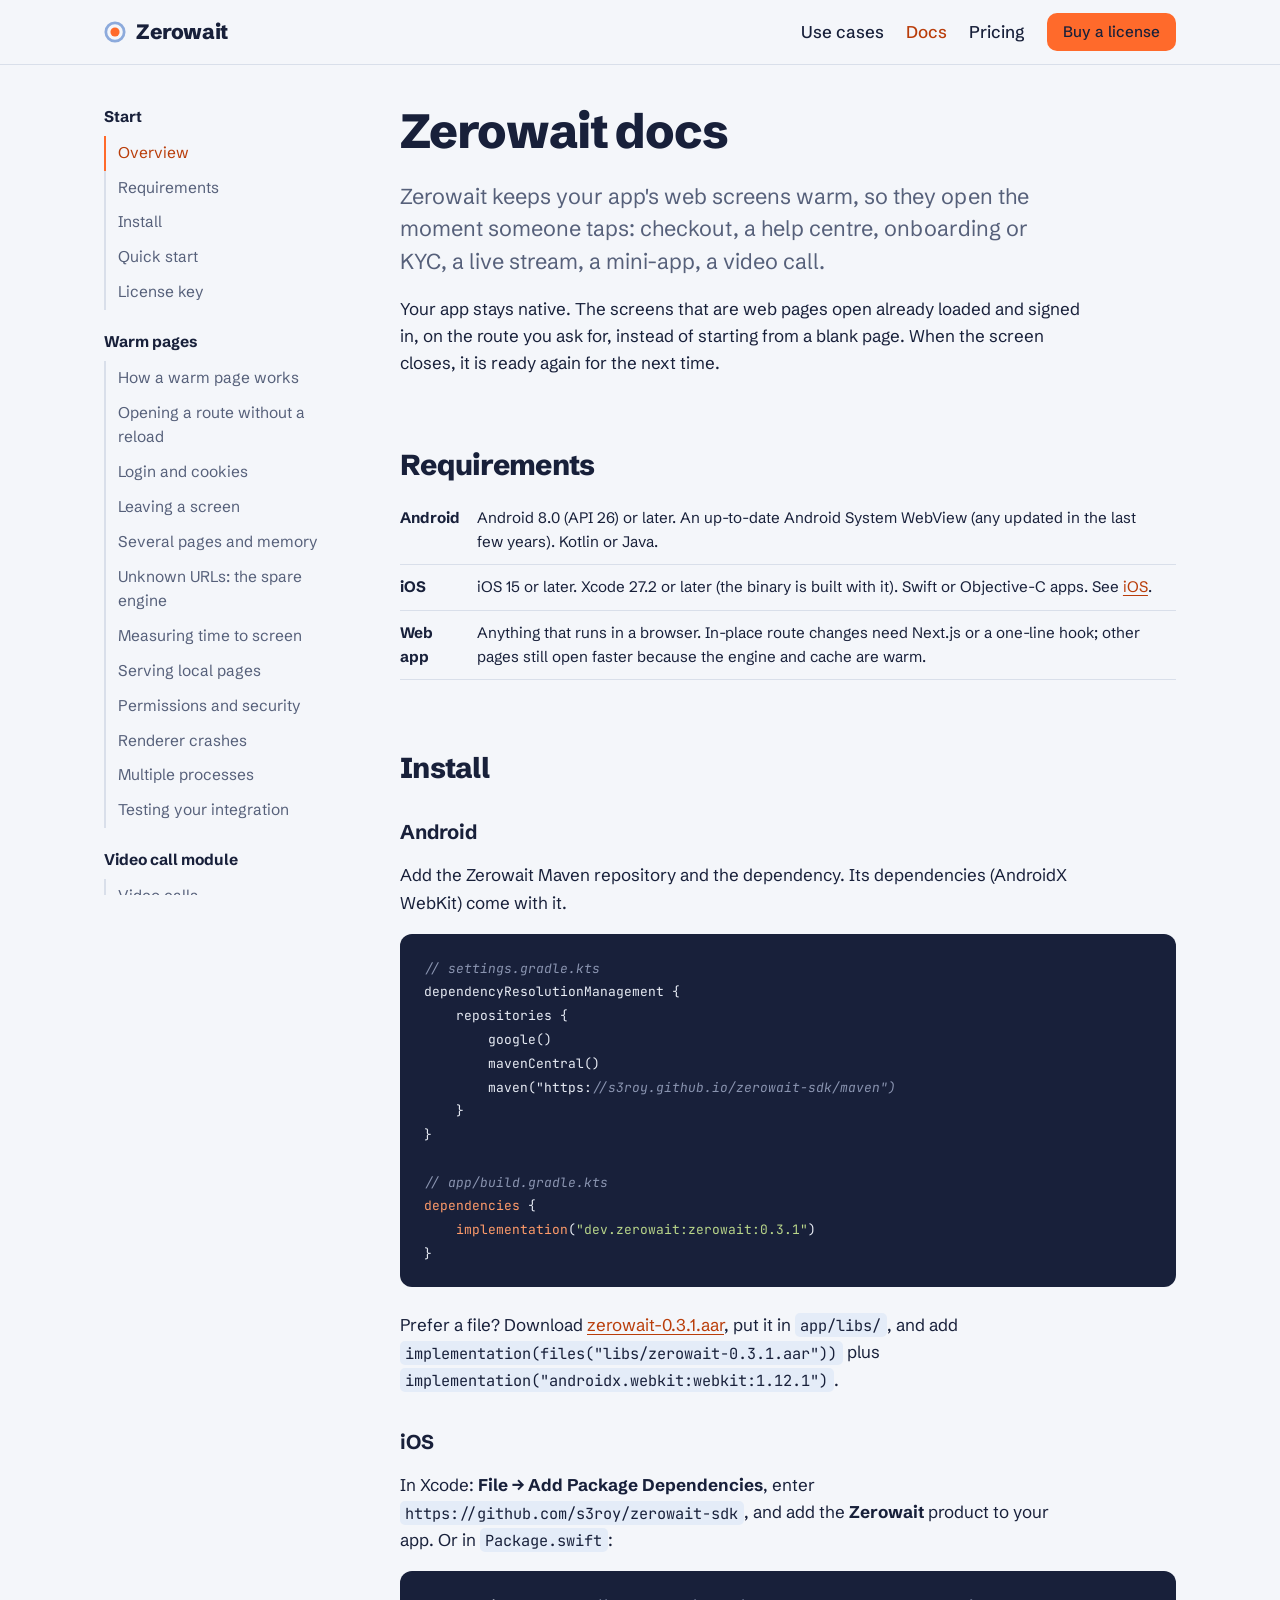
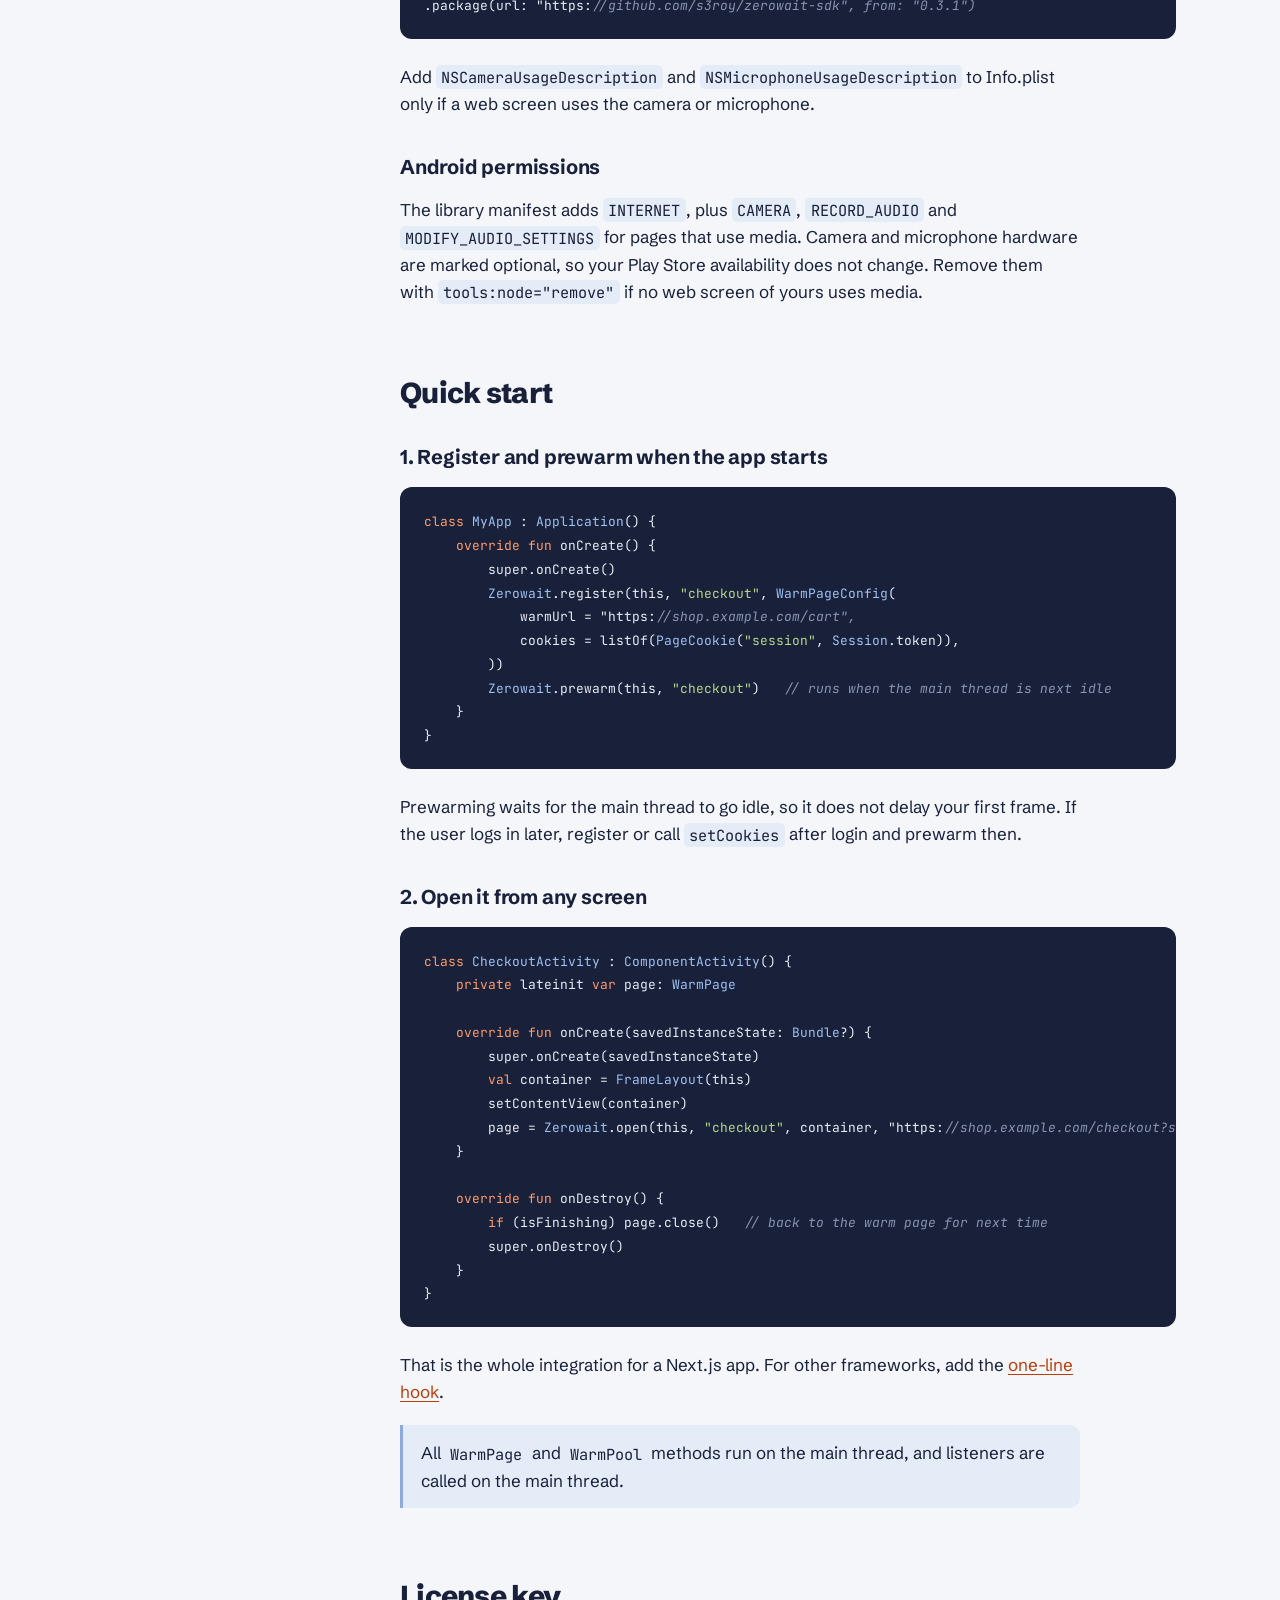
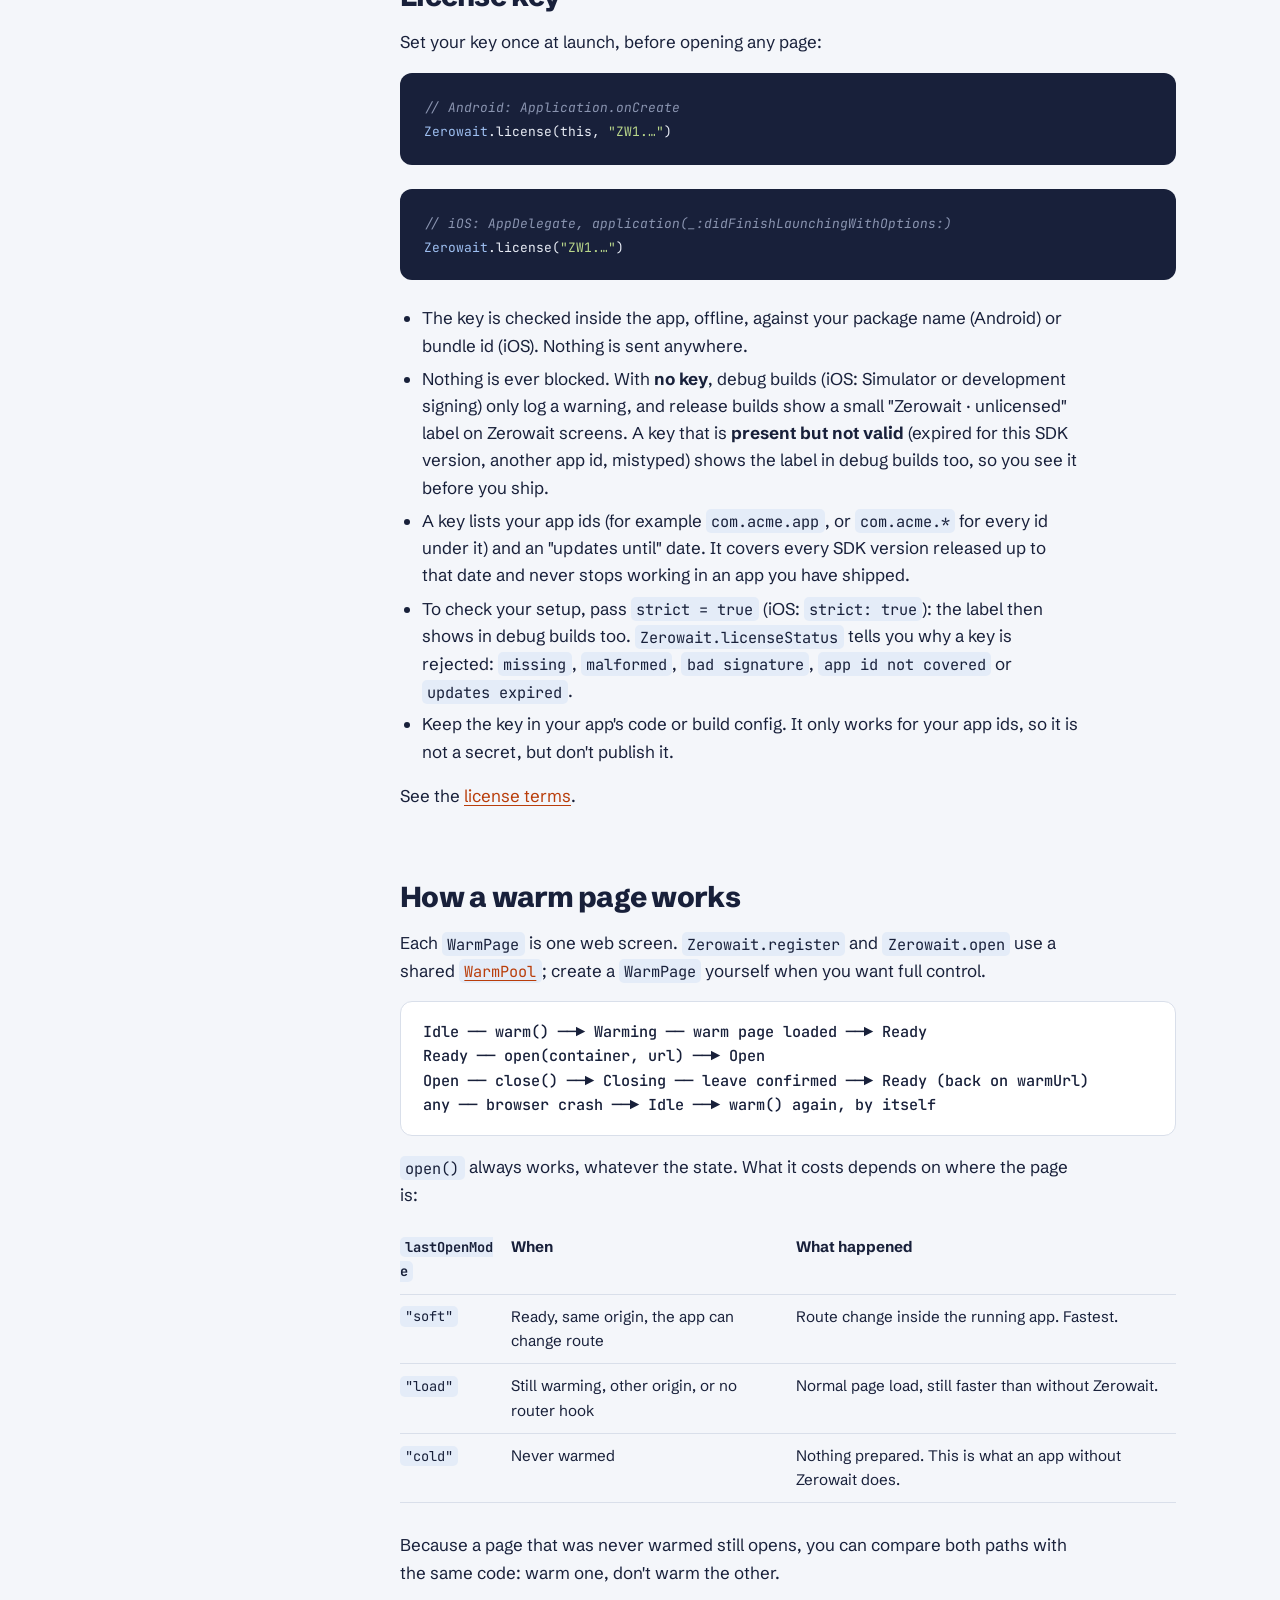
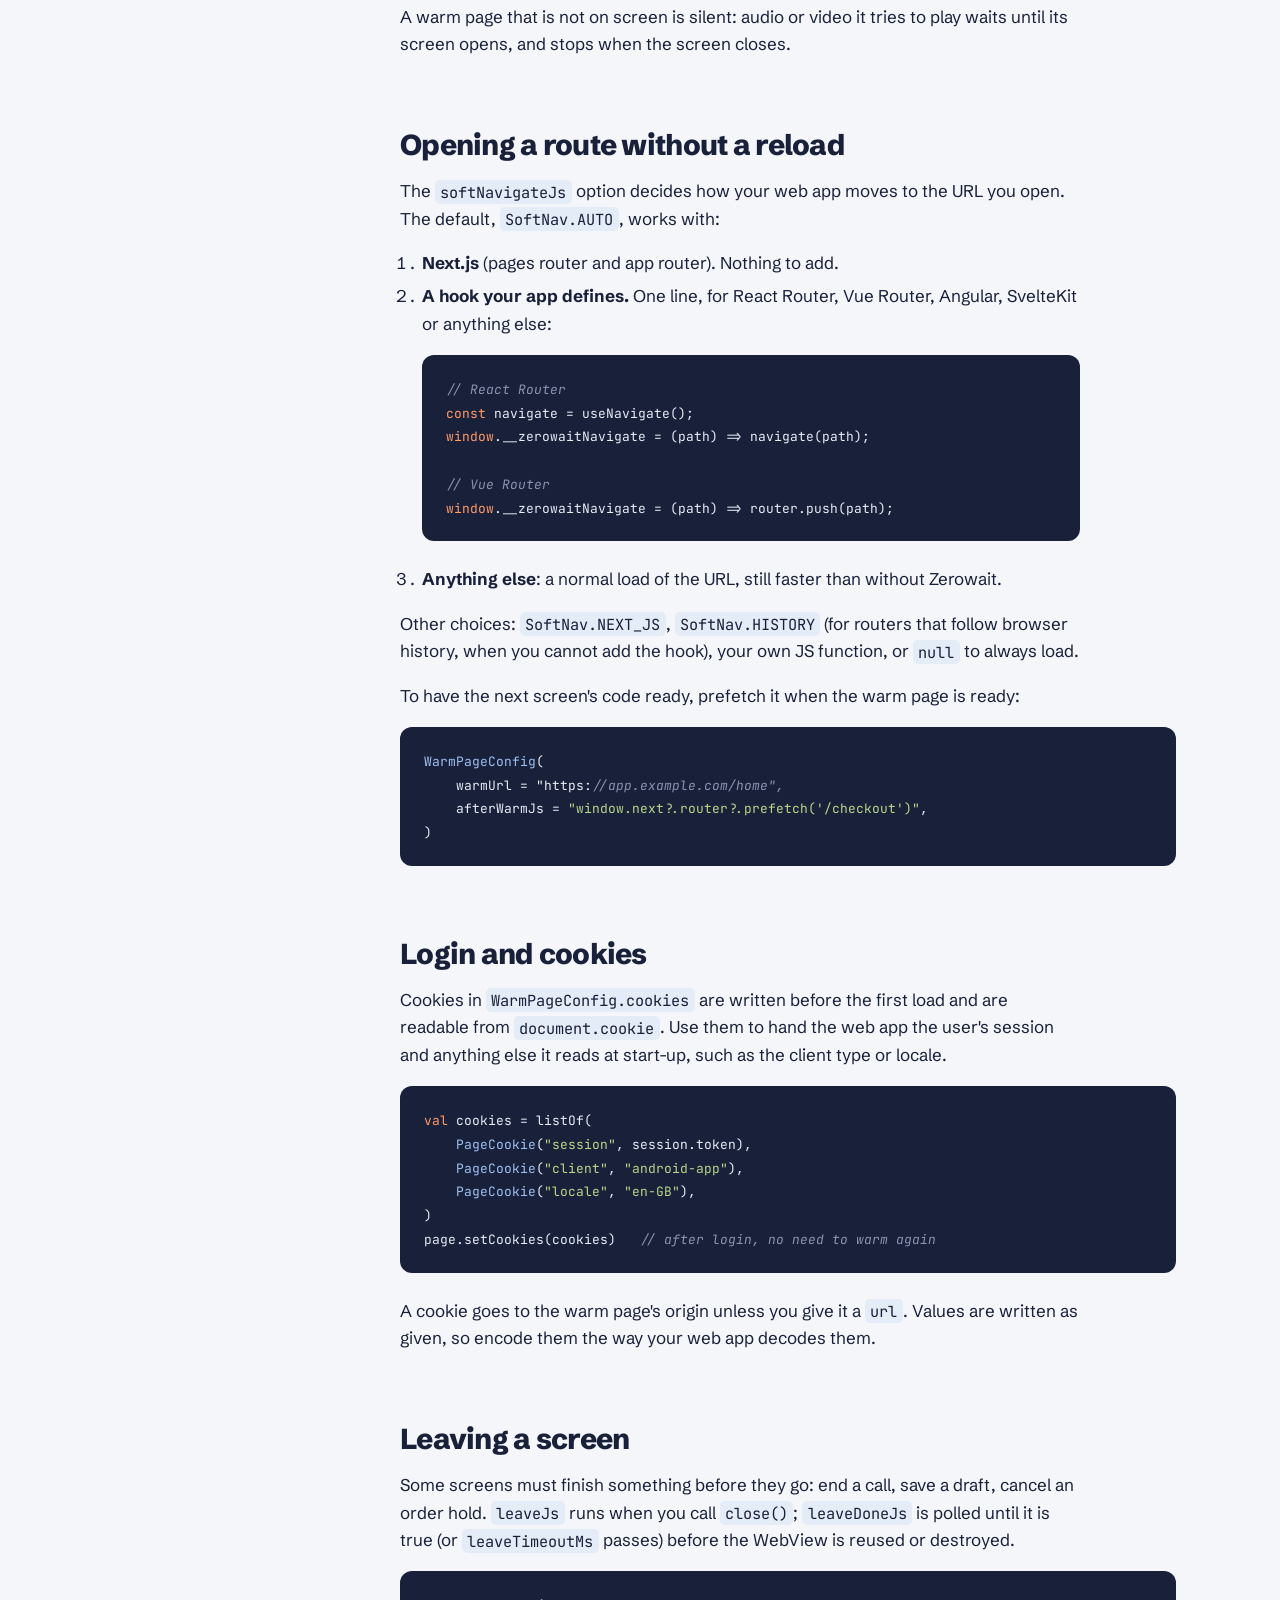
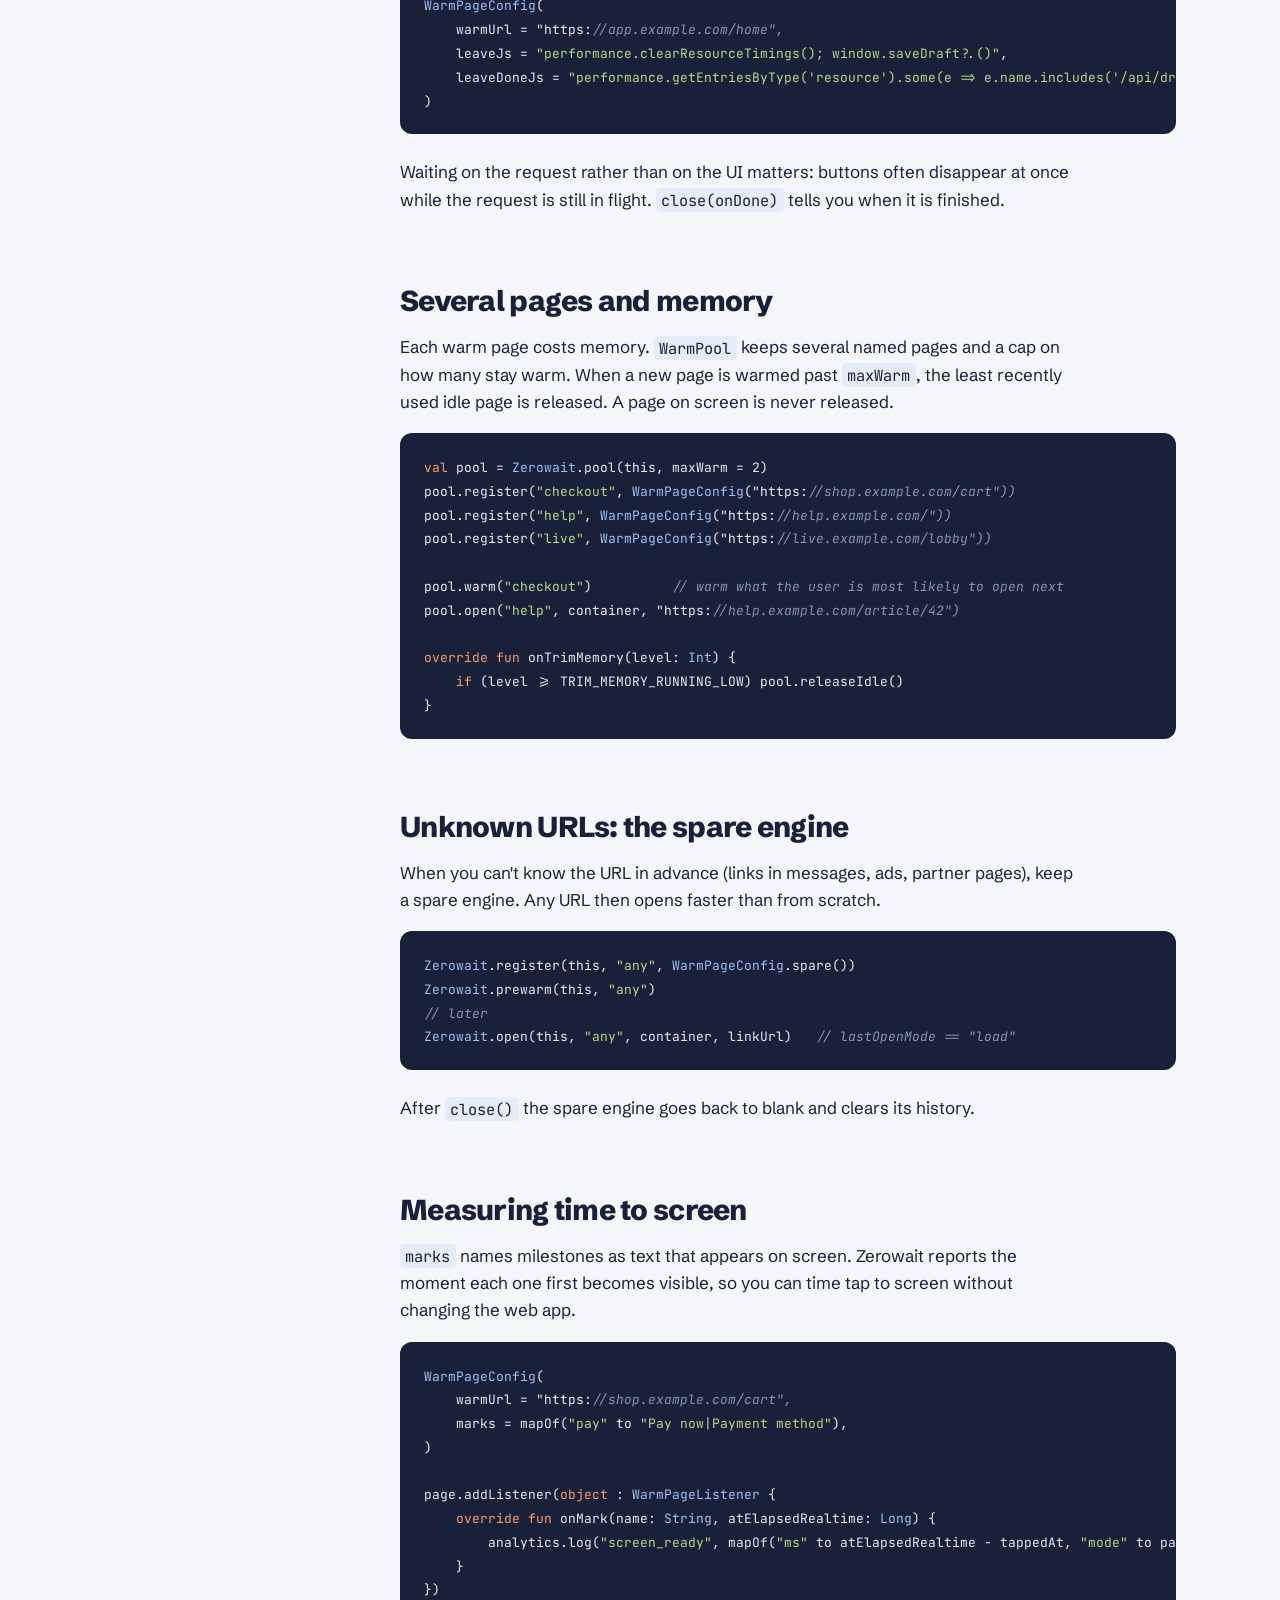
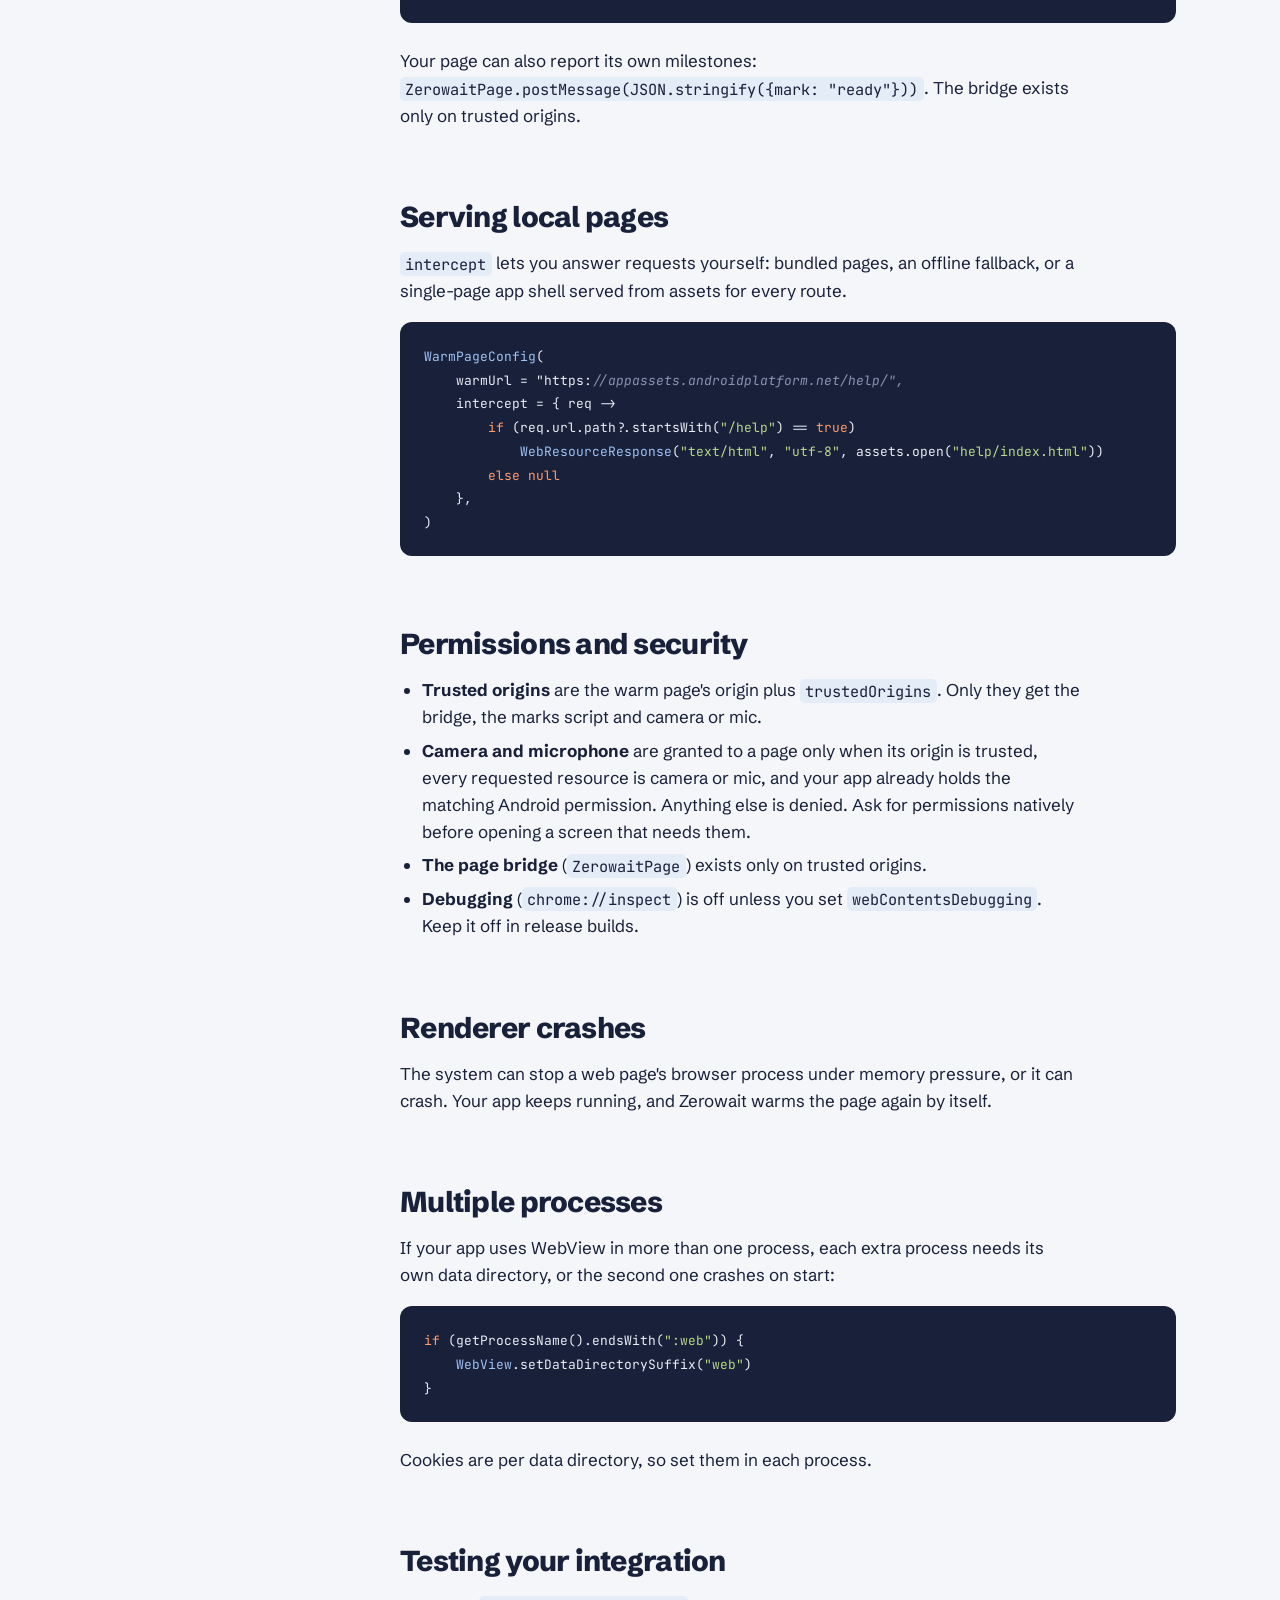
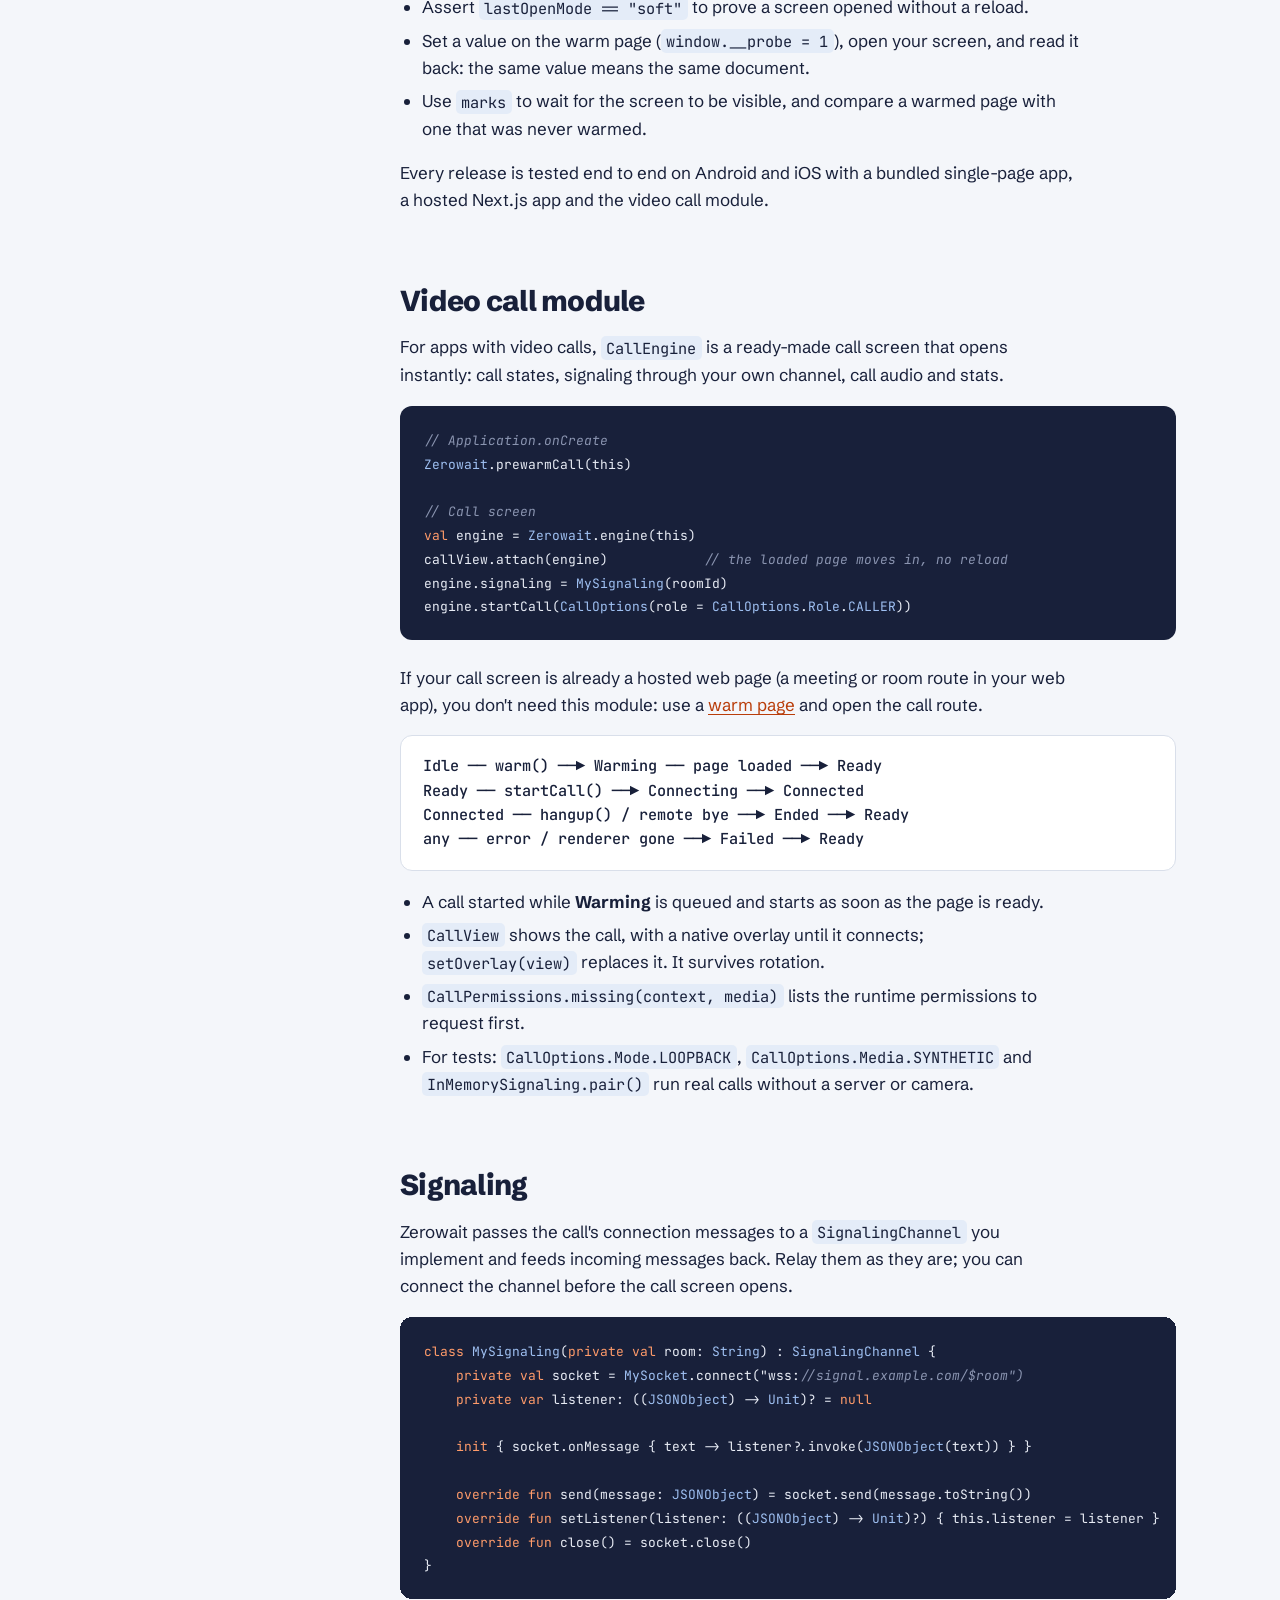
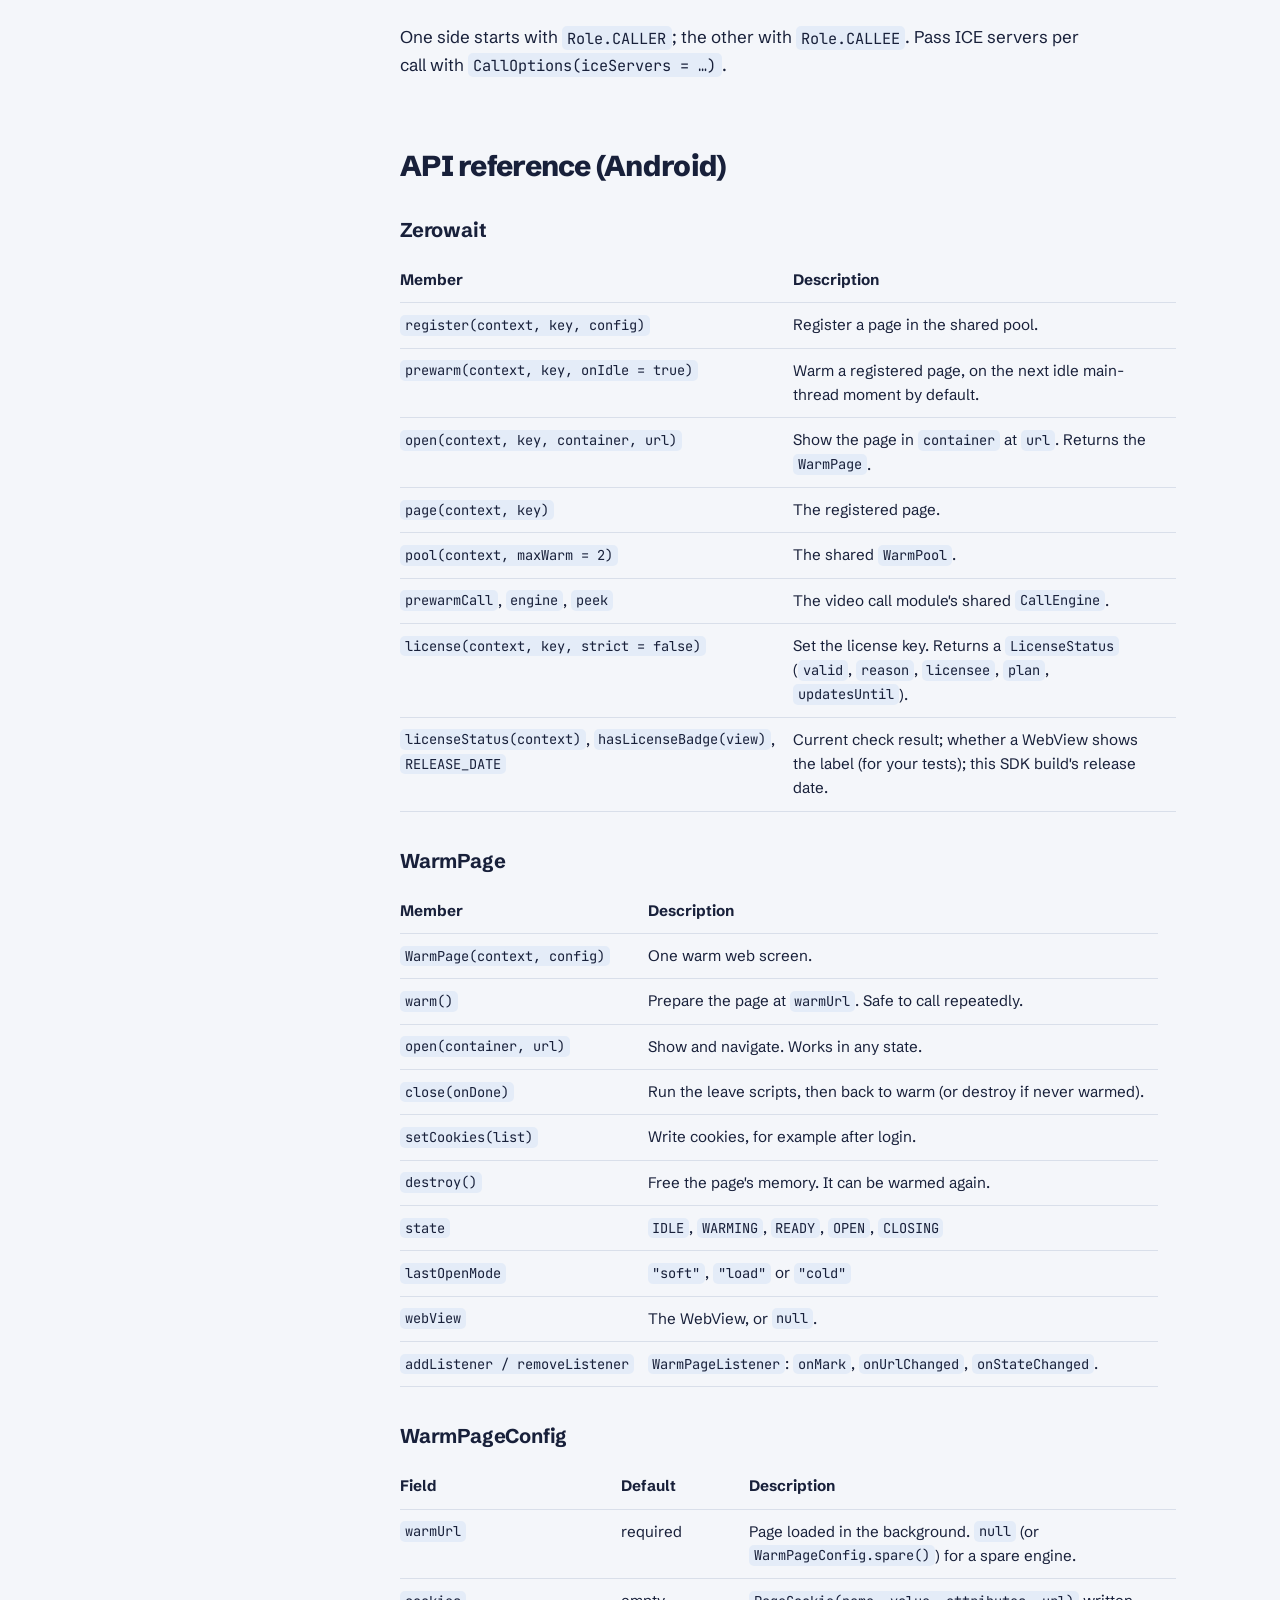
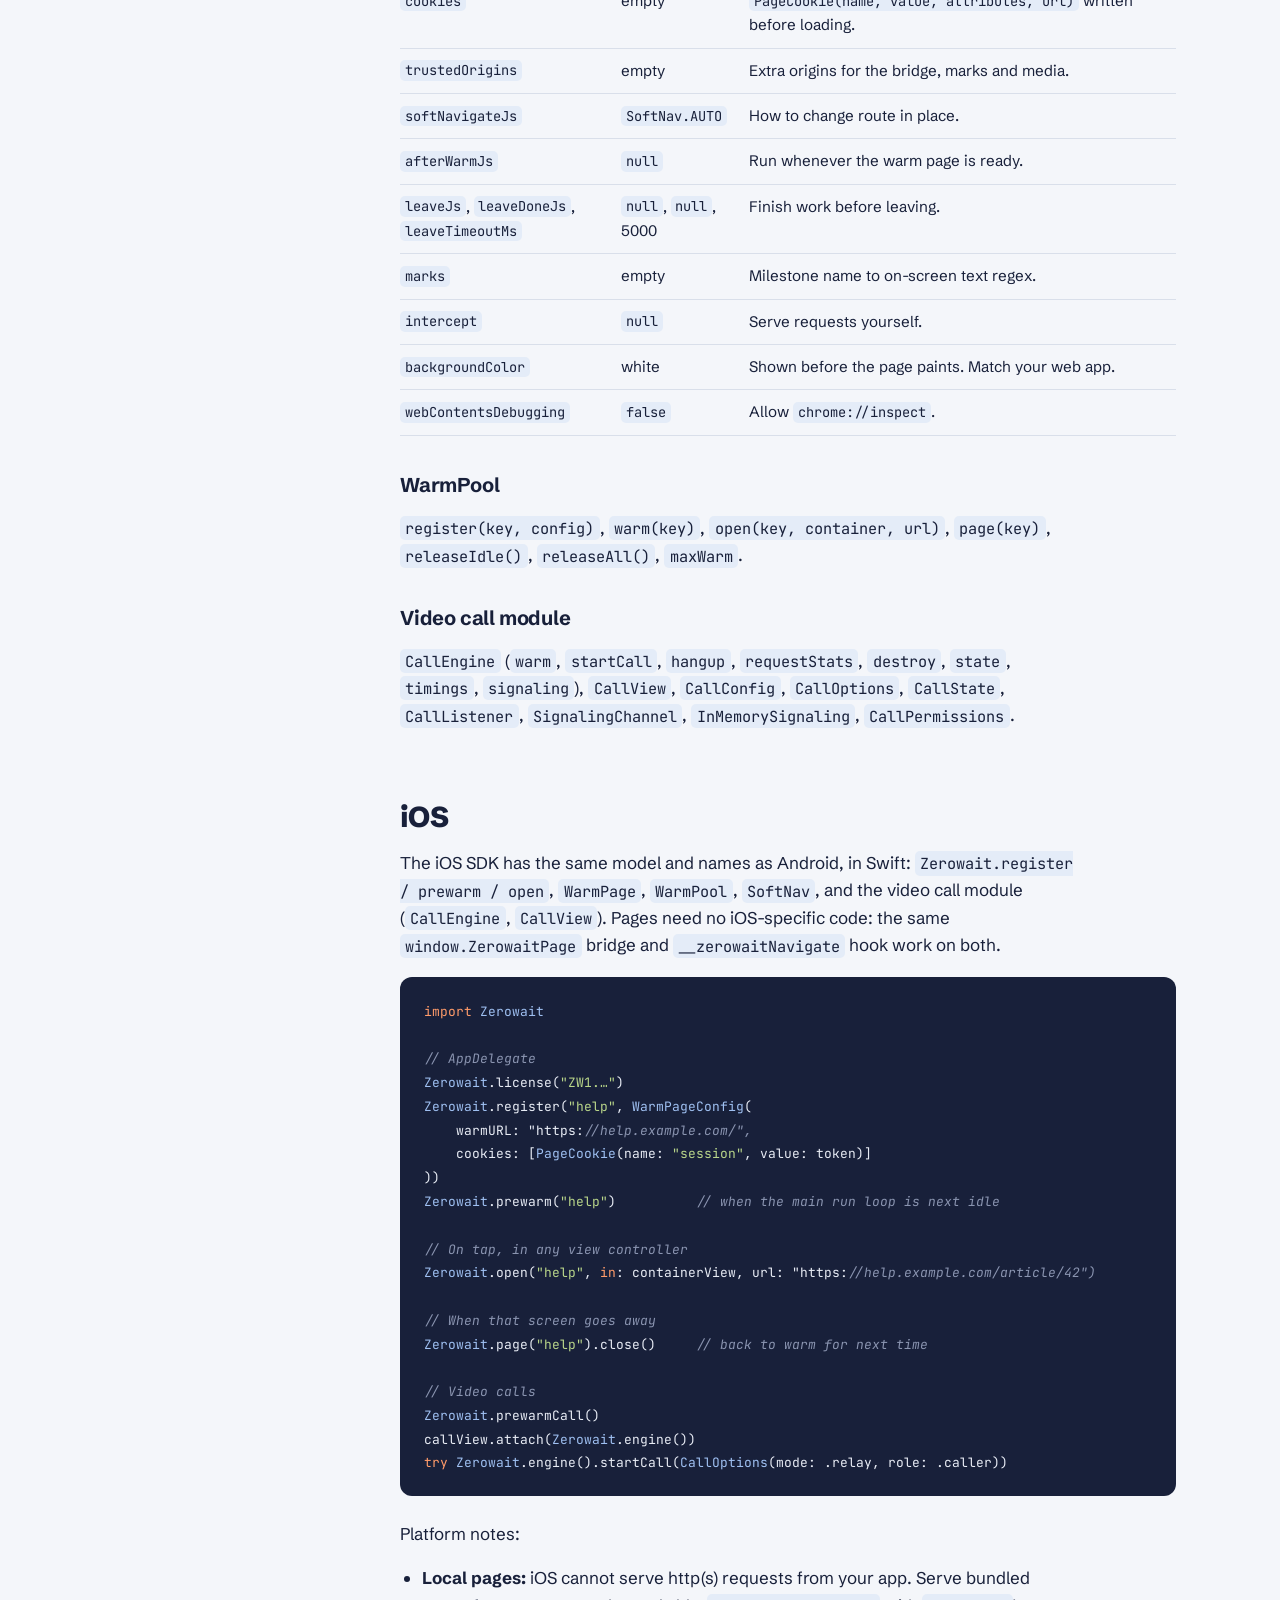
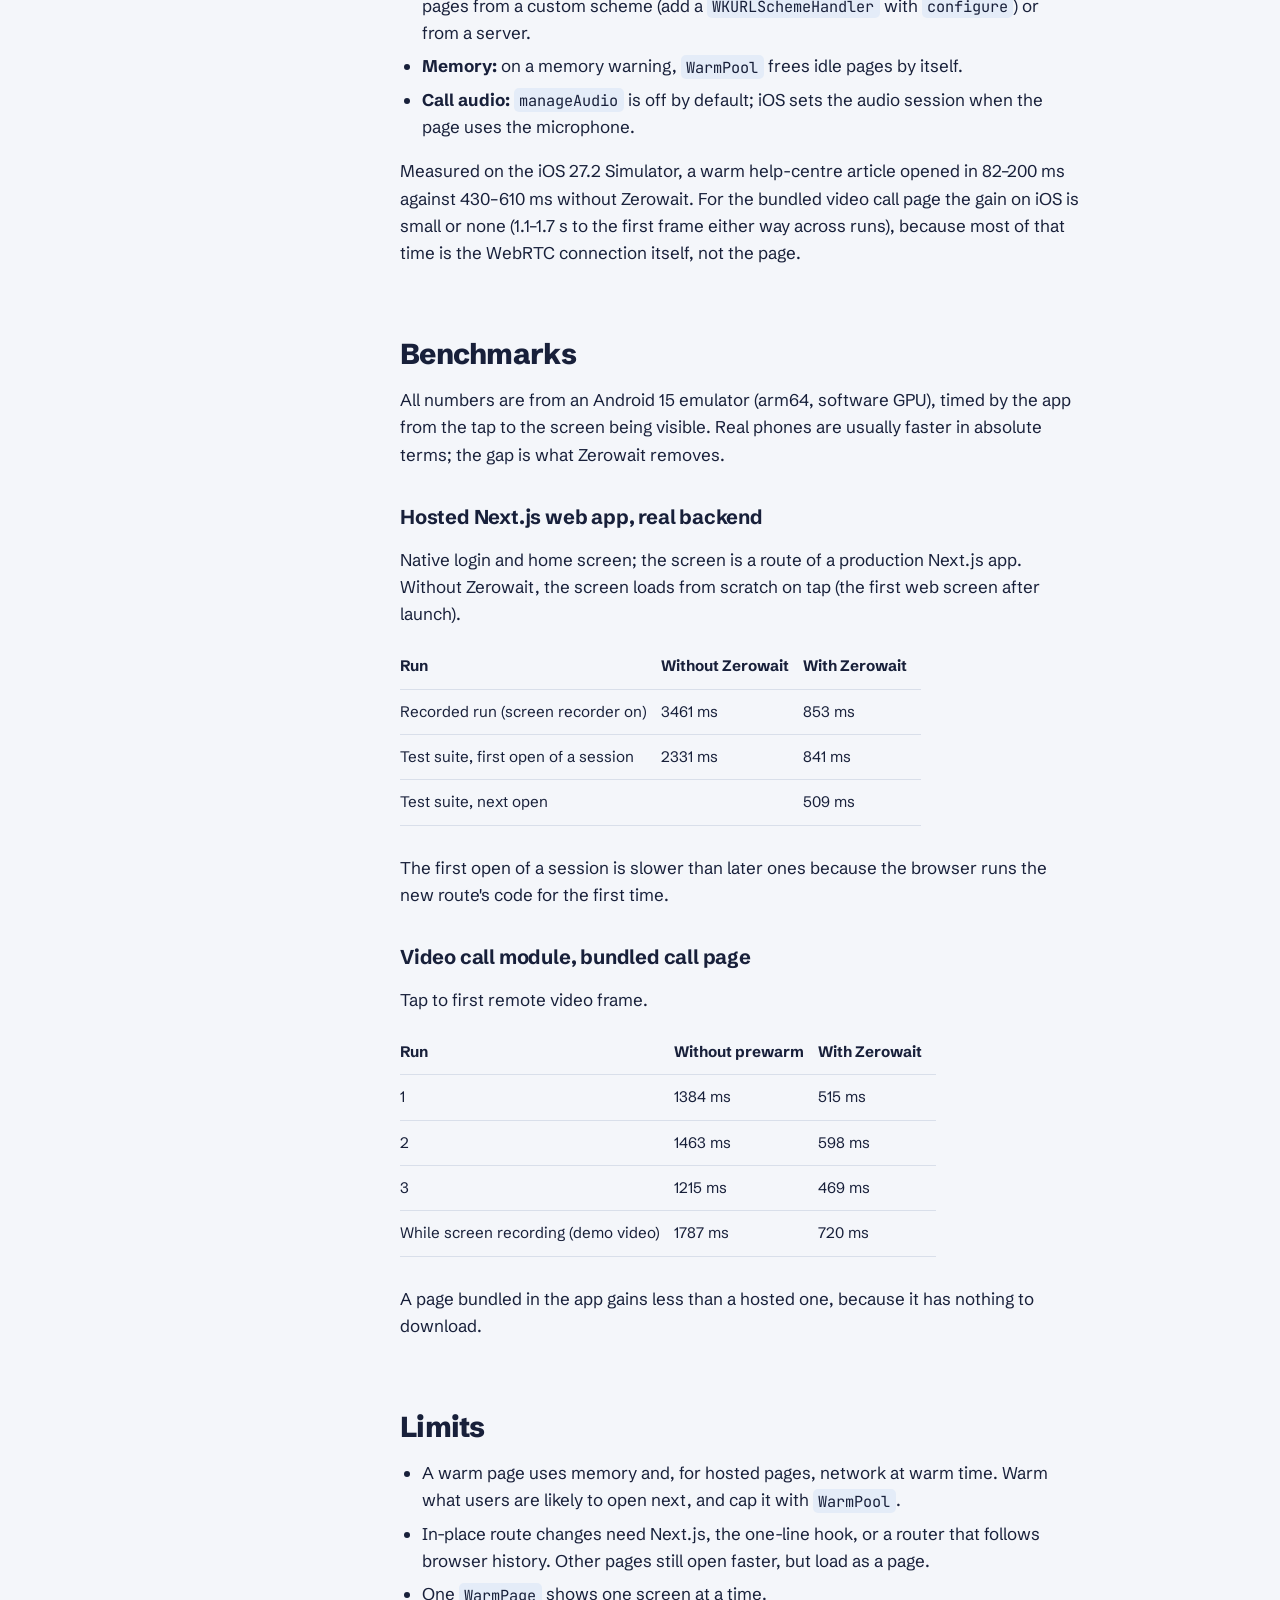
==== commit e025169b: "Zerowait 0.3.1" ====
--- a/docs/index.html
+++ b/docs/index.html
@@ -96,12 +96,12 @@
 
 // app/build.gradle.kts
 dependencies {
-    implementation("dev.zerowait:zerowait:0.3.0")
-}</code></pre>
-    <p>Prefer a file? Download <a href="https://github.com/s3roy/zerowait-sdk/releases/latest">zerowait-0.3.0.aar</a>, put it in <code>app/libs/</code>, and add <code>implementation(files("libs/zerowait-0.3.0.aar"))</code> plus <code>implementation("androidx.webkit:webkit:1.12.1")</code>.</p>
+    implementation("dev.zerowait:zerowait:0.3.1")
+}</code></pre>
+    <p>Prefer a file? Download <a href="https://github.com/s3roy/zerowait-sdk/releases/latest">zerowait-0.3.1.aar</a>, put it in <code>app/libs/</code>, and add <code>implementation(files("libs/zerowait-0.3.1.aar"))</code> plus <code>implementation("androidx.webkit:webkit:1.12.1")</code>.</p>
     <h3>iOS</h3>
     <p>In Xcode: <strong>File → Add Package Dependencies</strong>, enter <code>https://github.com/s3roy/zerowait-sdk</code>, and add the <strong>Zerowait</strong> product to your app. Or in <code>Package.swift</code>:</p>
-<pre><code data-lang="swift">.package(url: "https://github.com/s3roy/zerowait-sdk", from: "0.3.0")</code></pre>
+<pre><code data-lang="swift">.package(url: "https://github.com/s3roy/zerowait-sdk", from: "0.3.1")</code></pre>
     <p>Add <code>NSCameraUsageDescription</code> and <code>NSMicrophoneUsageDescription</code> to Info.plist only if a web screen uses the camera or microphone.</p>
     <h3>Android permissions</h3>
     <p>The library manifest adds <code>INTERNET</code>, plus <code>CAMERA</code>, <code>RECORD_AUDIO</code> and <code>MODIFY_AUDIO_SETTINGS</code> for pages that use media. Camera and microphone hardware are marked optional, so your Play Store availability does not change. Remove them with <code>tools:node="remove"</code> if no web screen of yours uses media.</p>
@@ -147,7 +147,7 @@
 Zerowait.license("ZW1.…")</code></pre>
     <ul>
       <li>The key is checked inside the app, offline, against your package name (Android) or bundle id (iOS). Nothing is sent anywhere.</li>
-      <li>Without a valid key nothing is blocked. Debug builds (iOS: Simulator or development signing) only log a warning; release builds show a small "Zerowait · unlicensed" label on Zerowait screens.</li>
+      <li>Nothing is ever blocked. With <strong>no key</strong>, debug builds (iOS: Simulator or development signing) only log a warning, and release builds show a small "Zerowait · unlicensed" label on Zerowait screens. A key that is <strong>present but not valid</strong> (expired for this SDK version, another app id, mistyped) shows the label in debug builds too, so you see it before you ship.</li>
       <li>A key lists your app ids (for example <code>com.acme.app</code>, or <code>com.acme.*</code> for every id under it) and an "updates until" date. It covers every SDK version released up to that date and never stops working in an app you have shipped.</li>
       <li>To check your setup, pass <code>strict = true</code> (iOS: <code>strict: true</code>): the label then shows in debug builds too. <code>Zerowait.licenseStatus</code> tells you why a key is rejected: <code>missing</code>, <code>malformed</code>, <code>bad signature</code>, <code>app id not covered</code> or <code>updates expired</code>.</li>
       <li>Keep the key in your app's code or build config. It only works for your app ids, so it is not a secret, but don't publish it.</li>
@@ -168,6 +168,7 @@
       <tr><td><code>"cold"</code></td><td>Never warmed</td><td>Nothing prepared. This is what an app without Zerowait does.</td></tr>
     </table>
     <p>Because a page that was never warmed still opens, you can compare both paths with the same code: warm one, don't warm the other.</p>
+    <p>A warm page that is not on screen is silent: audio or video it tries to play waits until its screen opens, and stops when the screen closes.</p>
 
     <h2 id="routes">Opening a route without a reload</h2>
     <p>The <code>softNavigateJs</code> option decides how your web app moves to the URL you open. The default, <code>SoftNav.AUTO</code>, works with:</p>
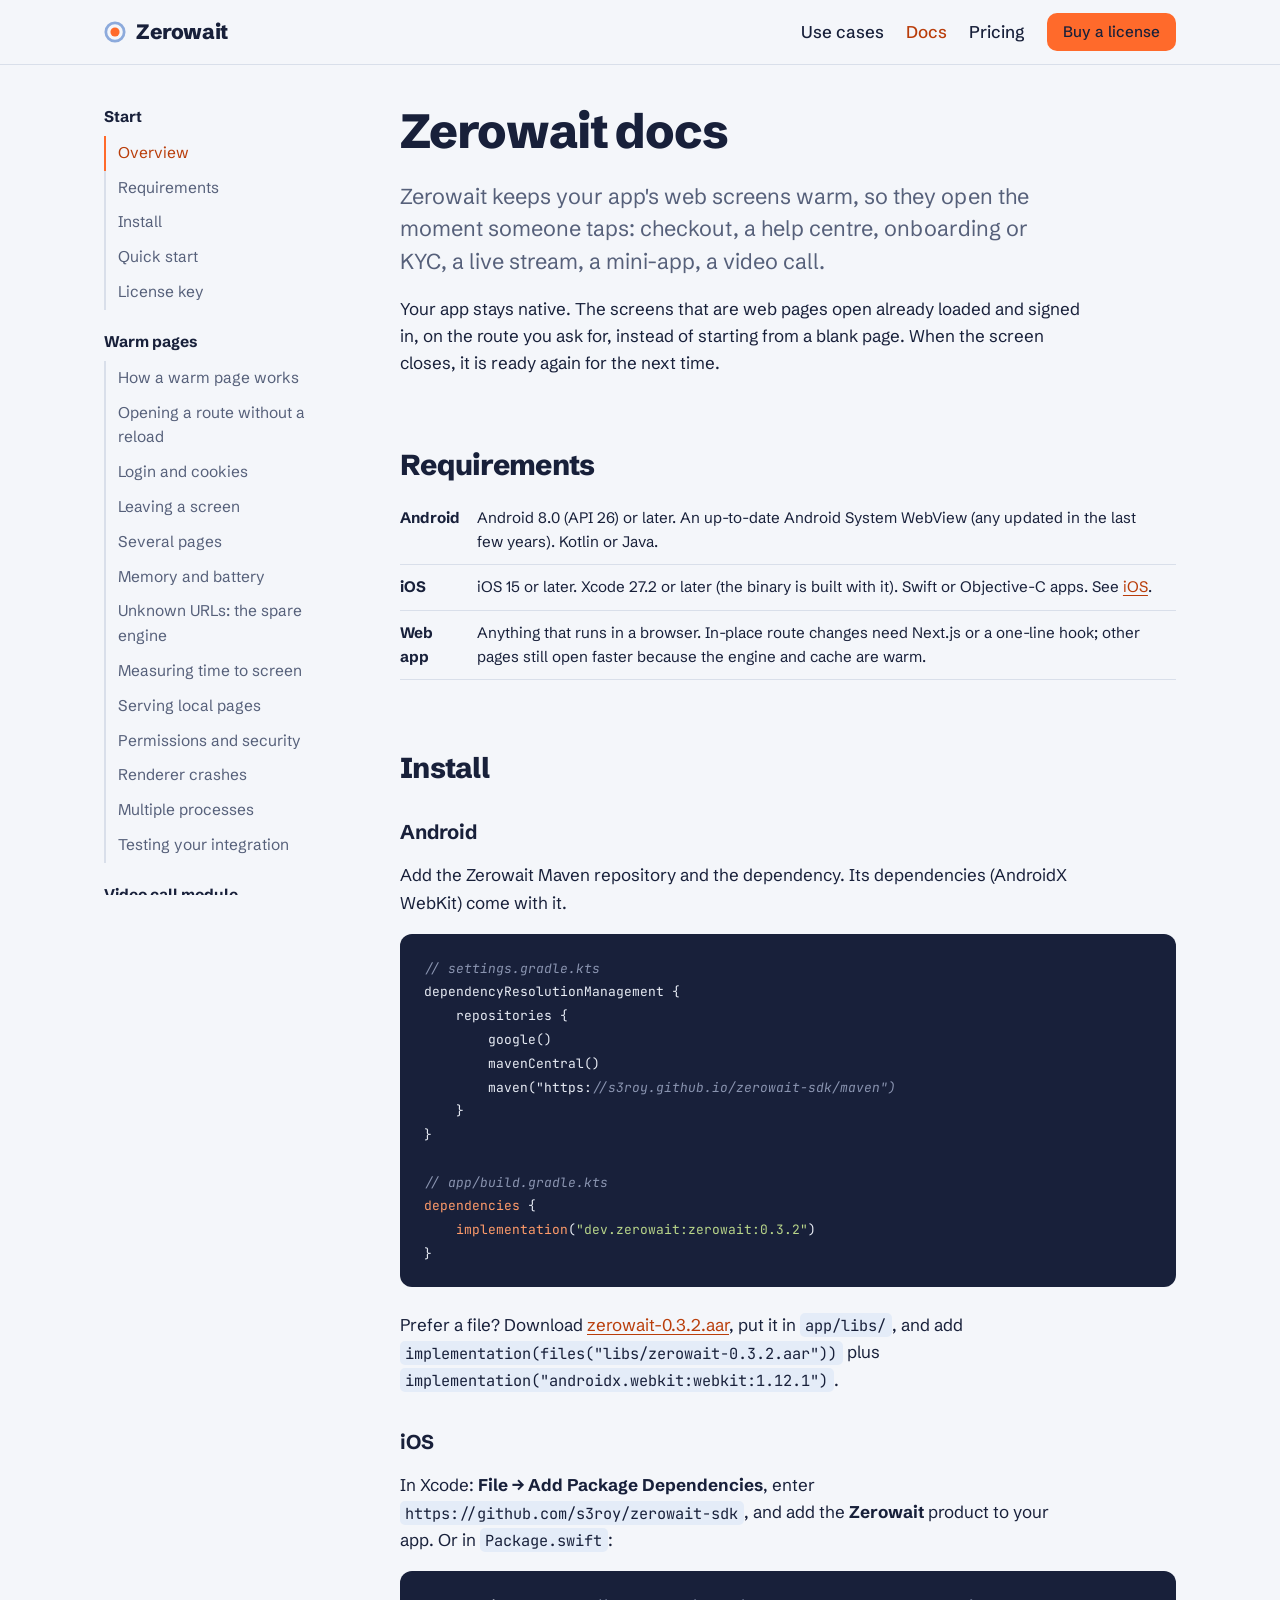
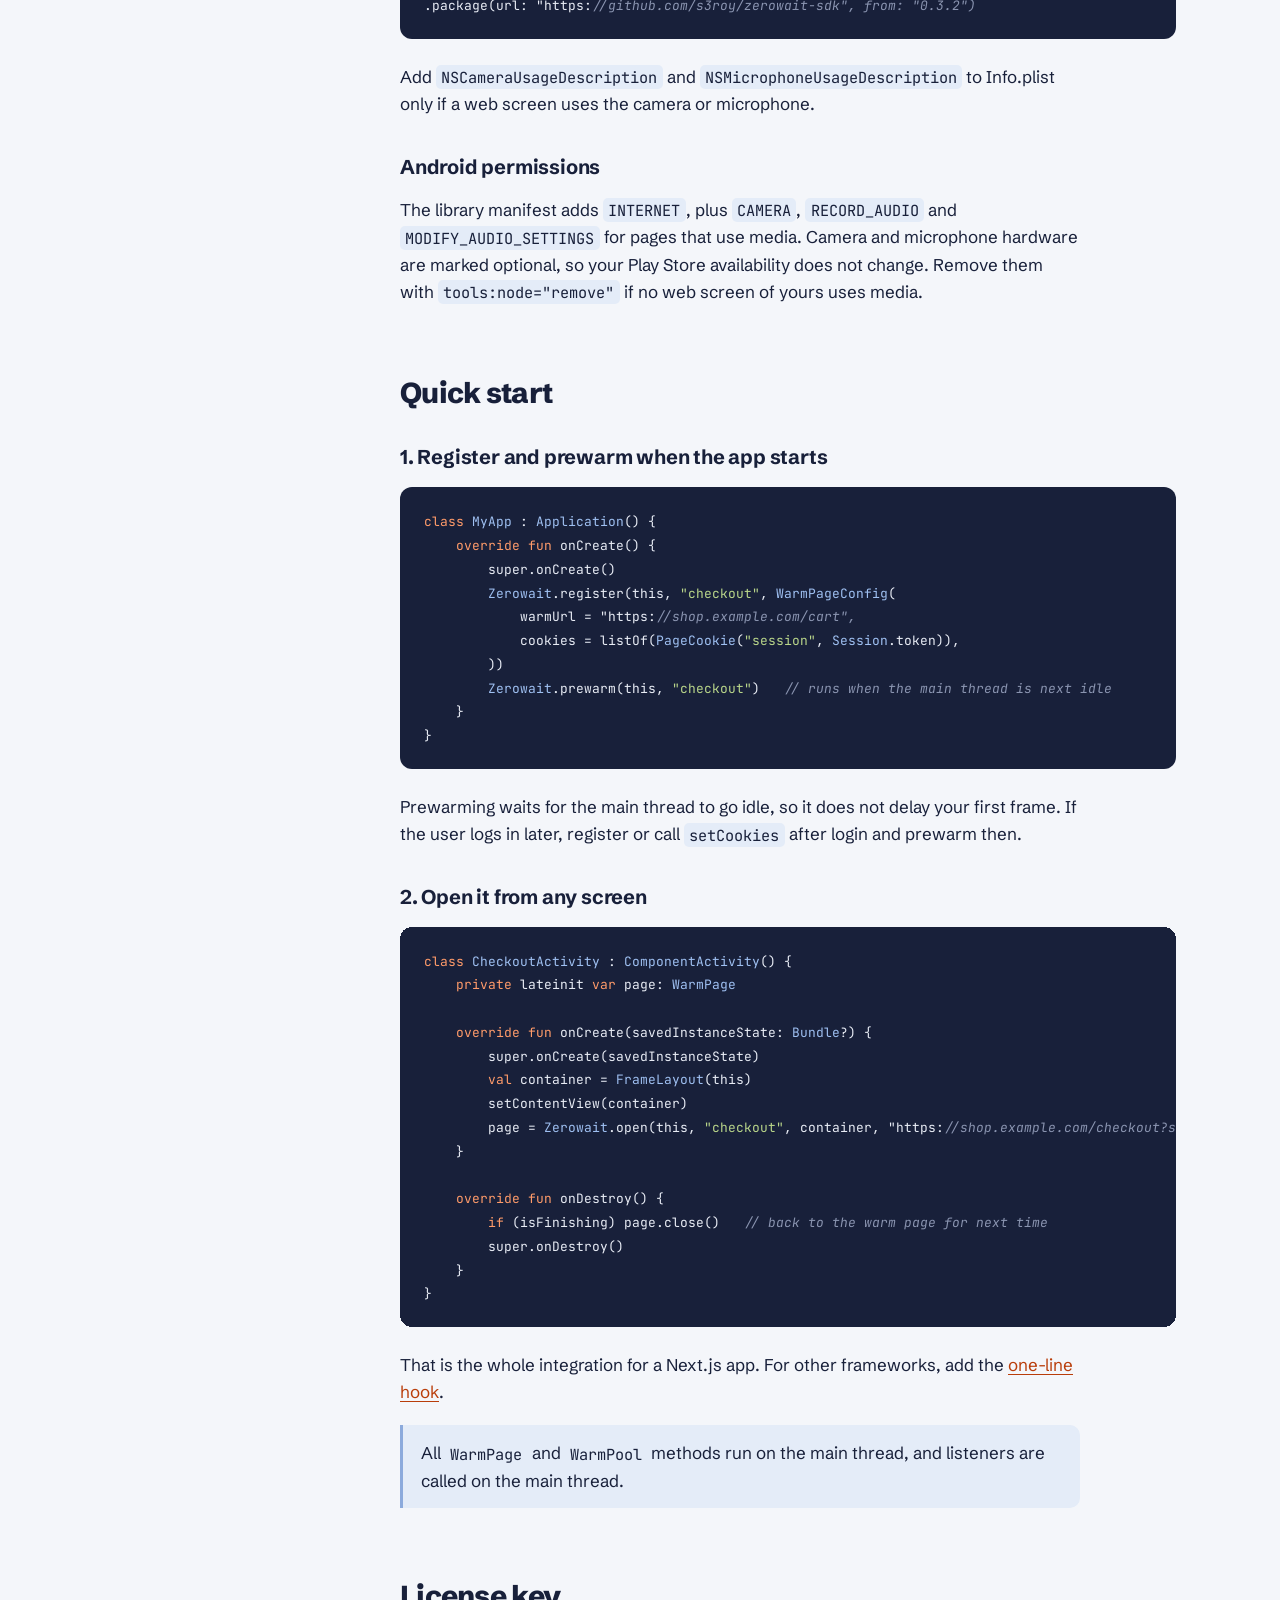
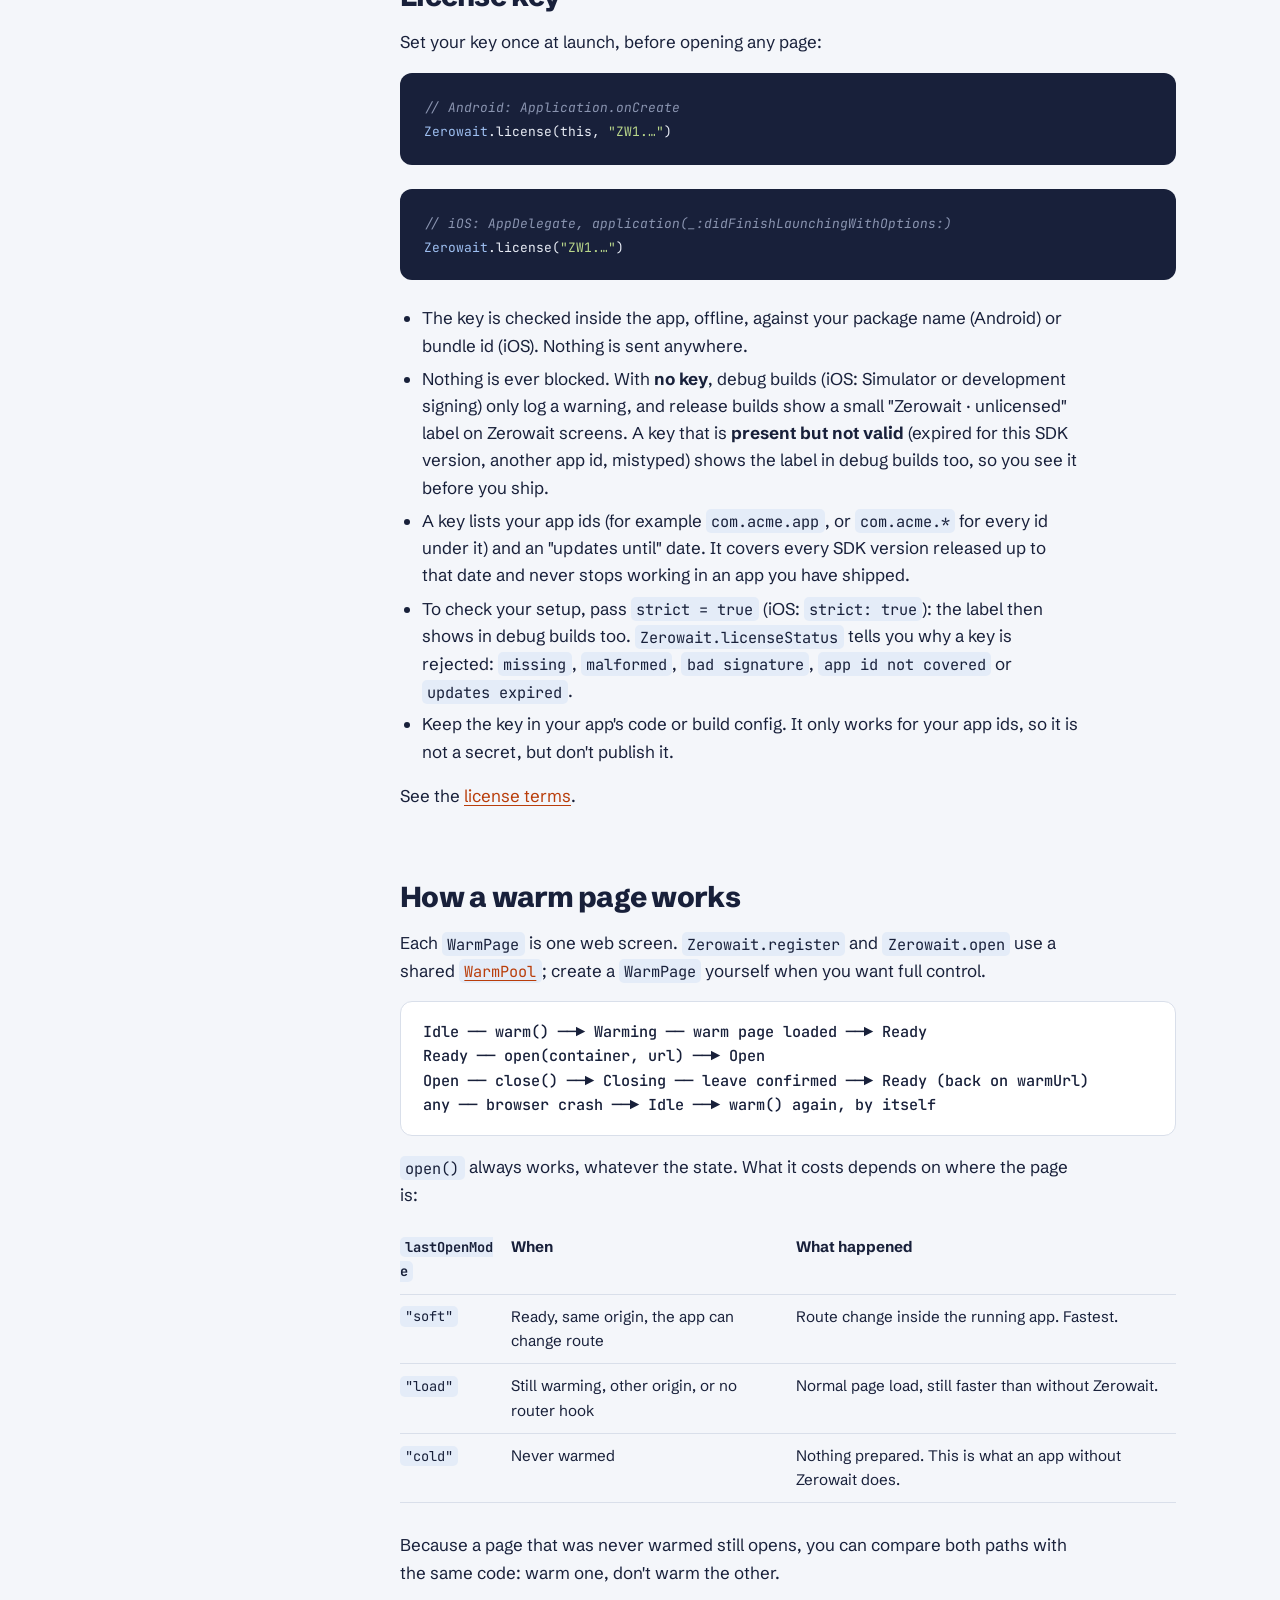
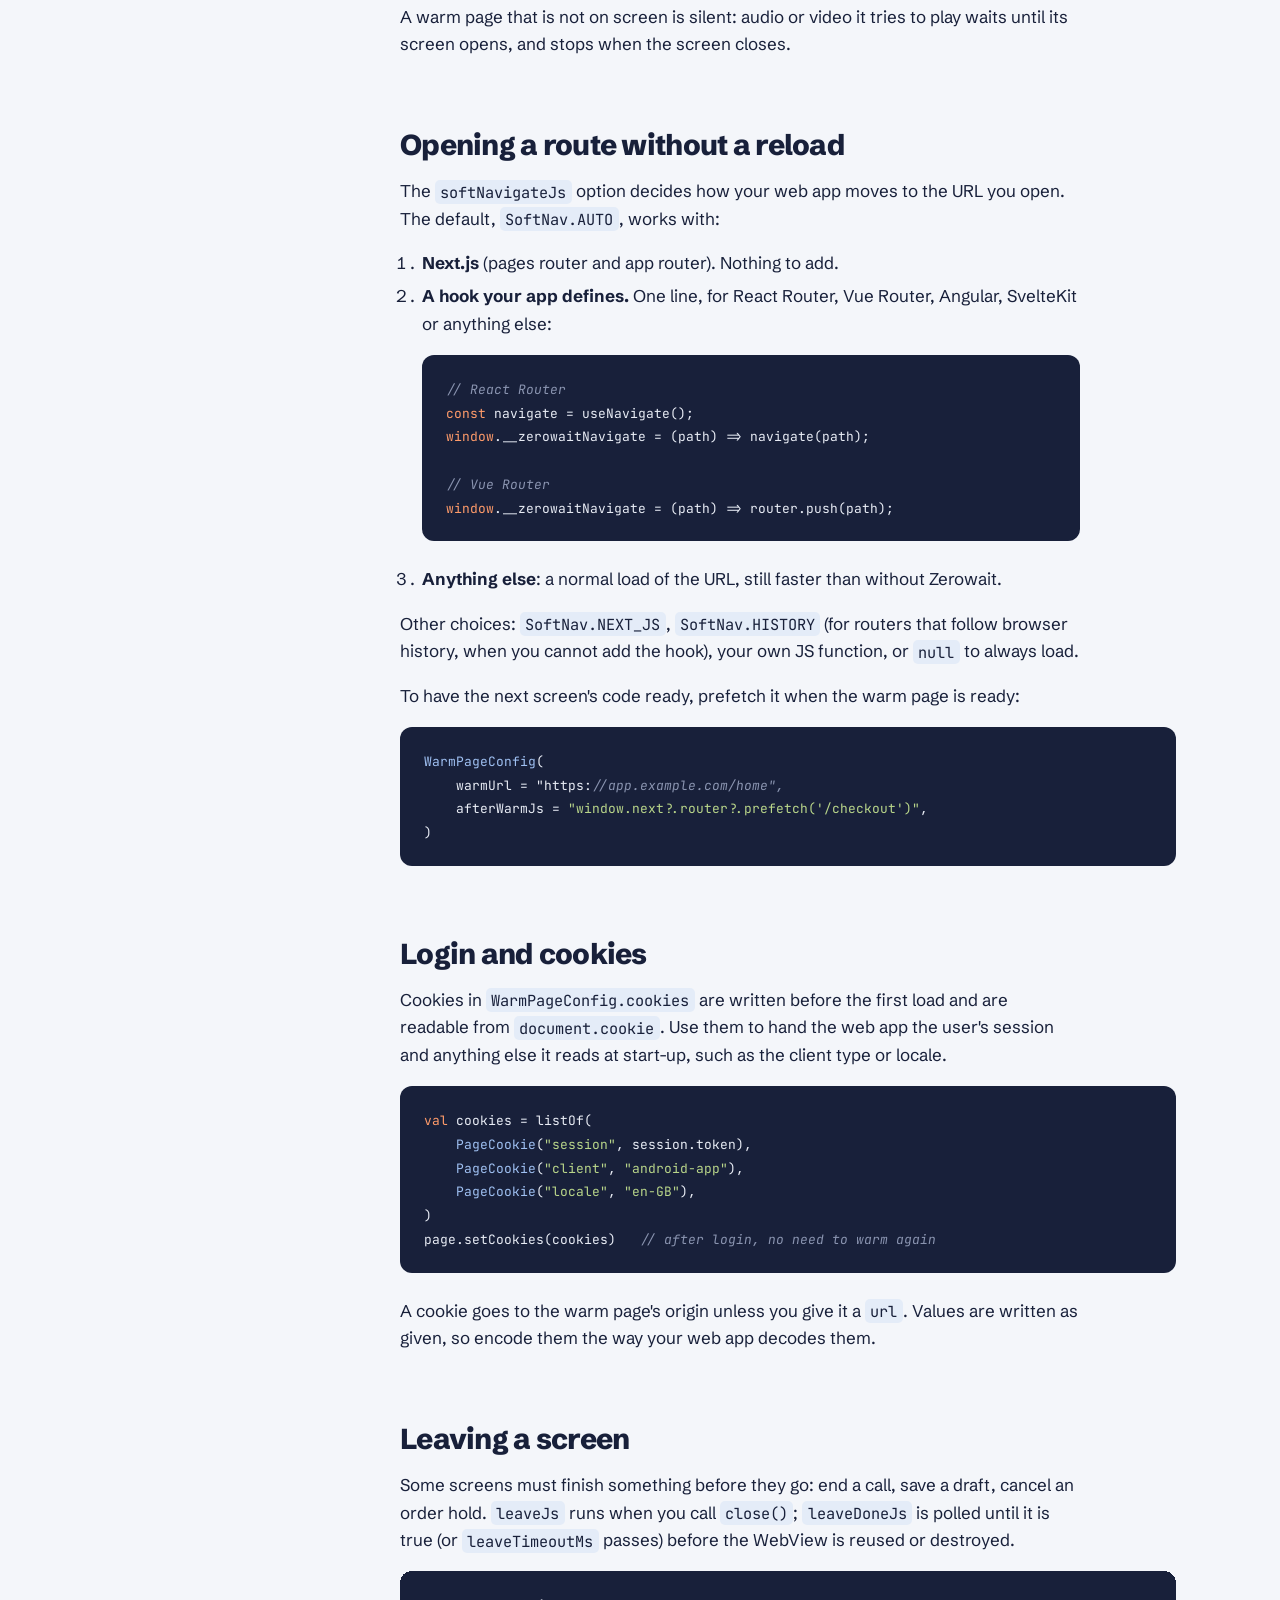
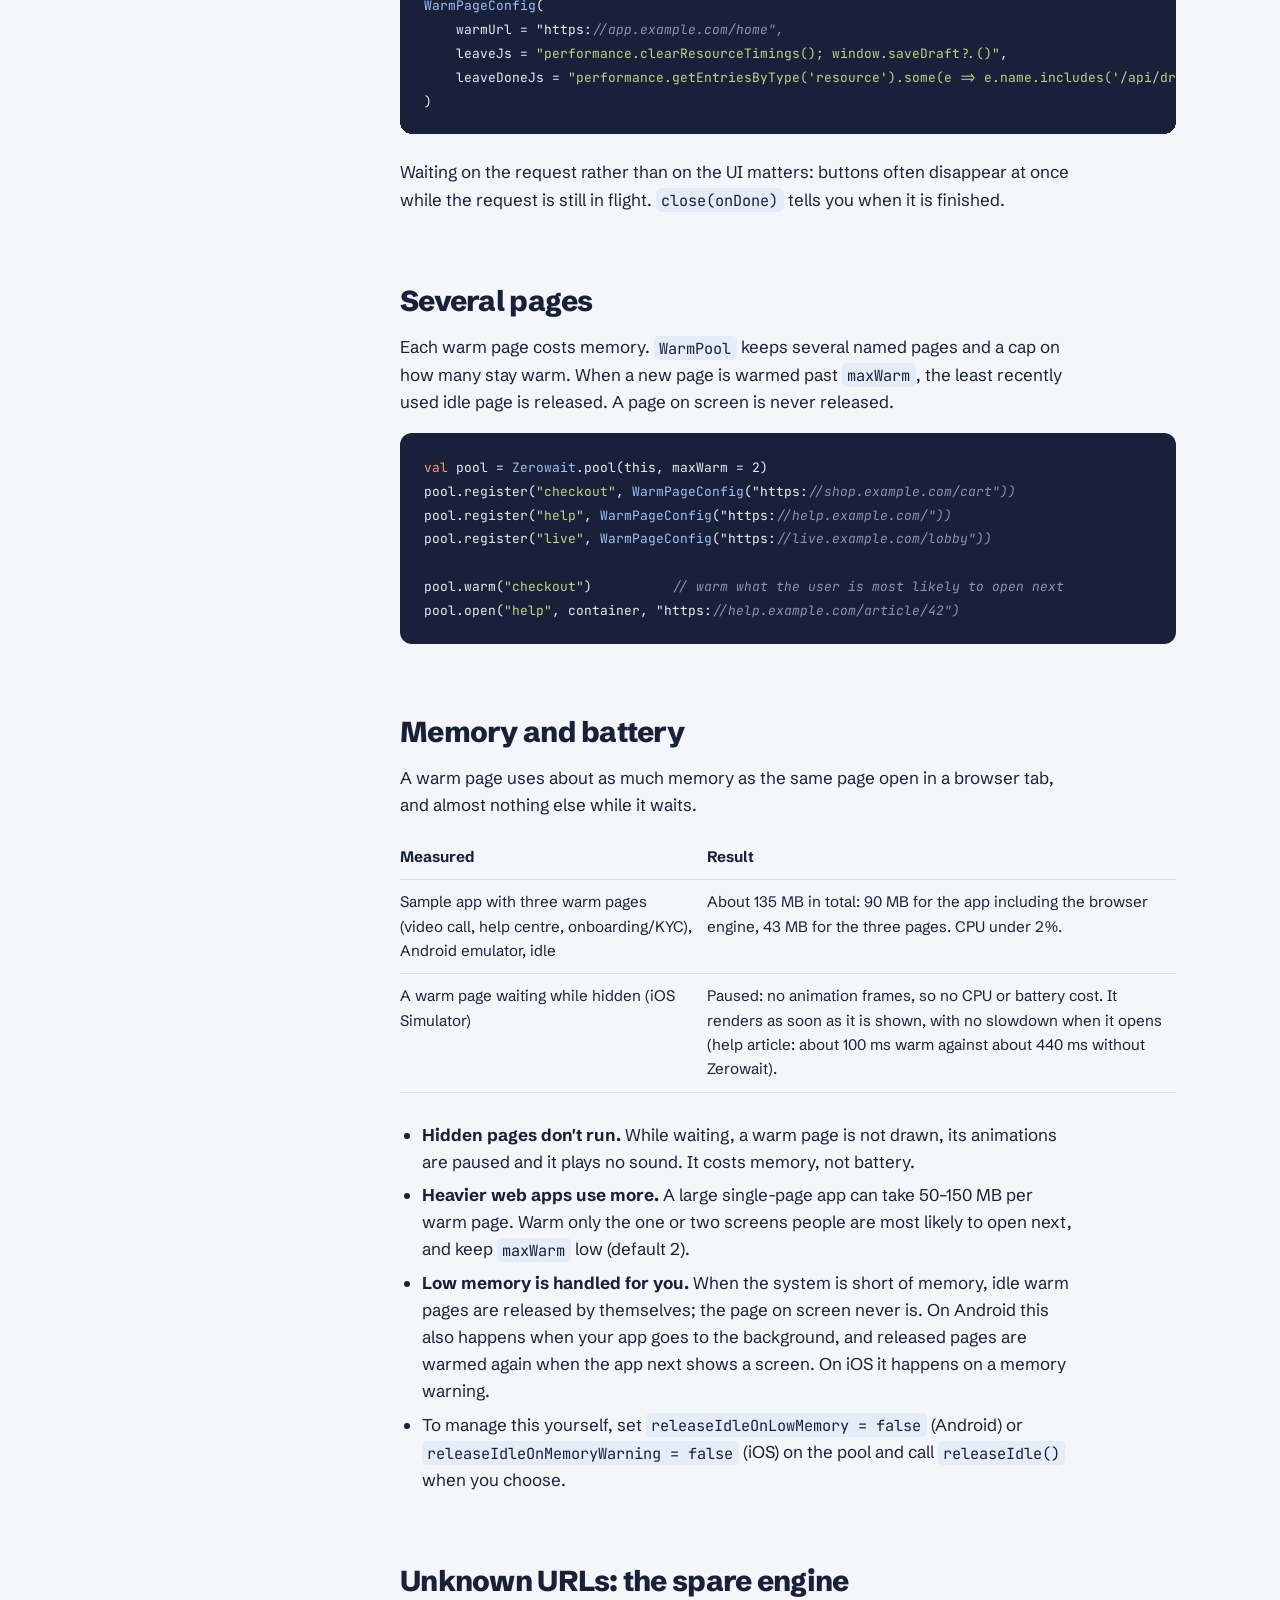
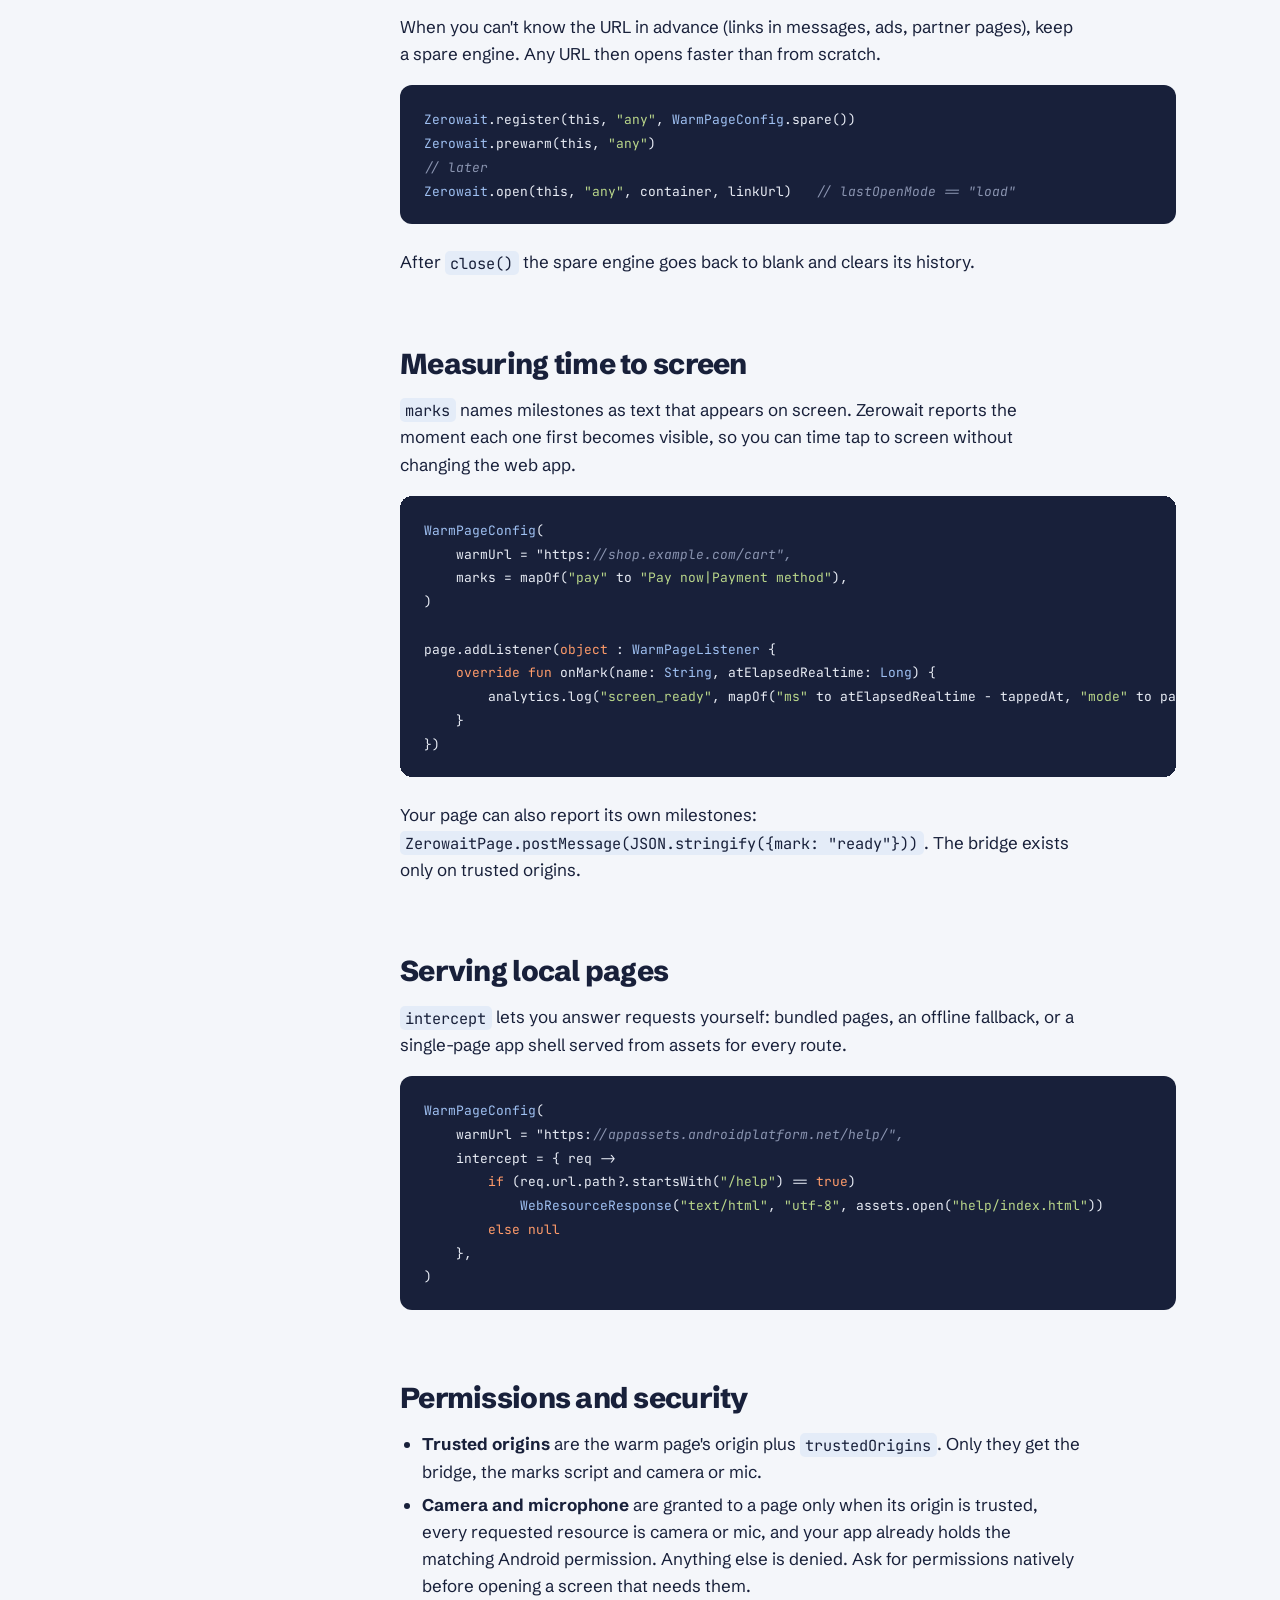
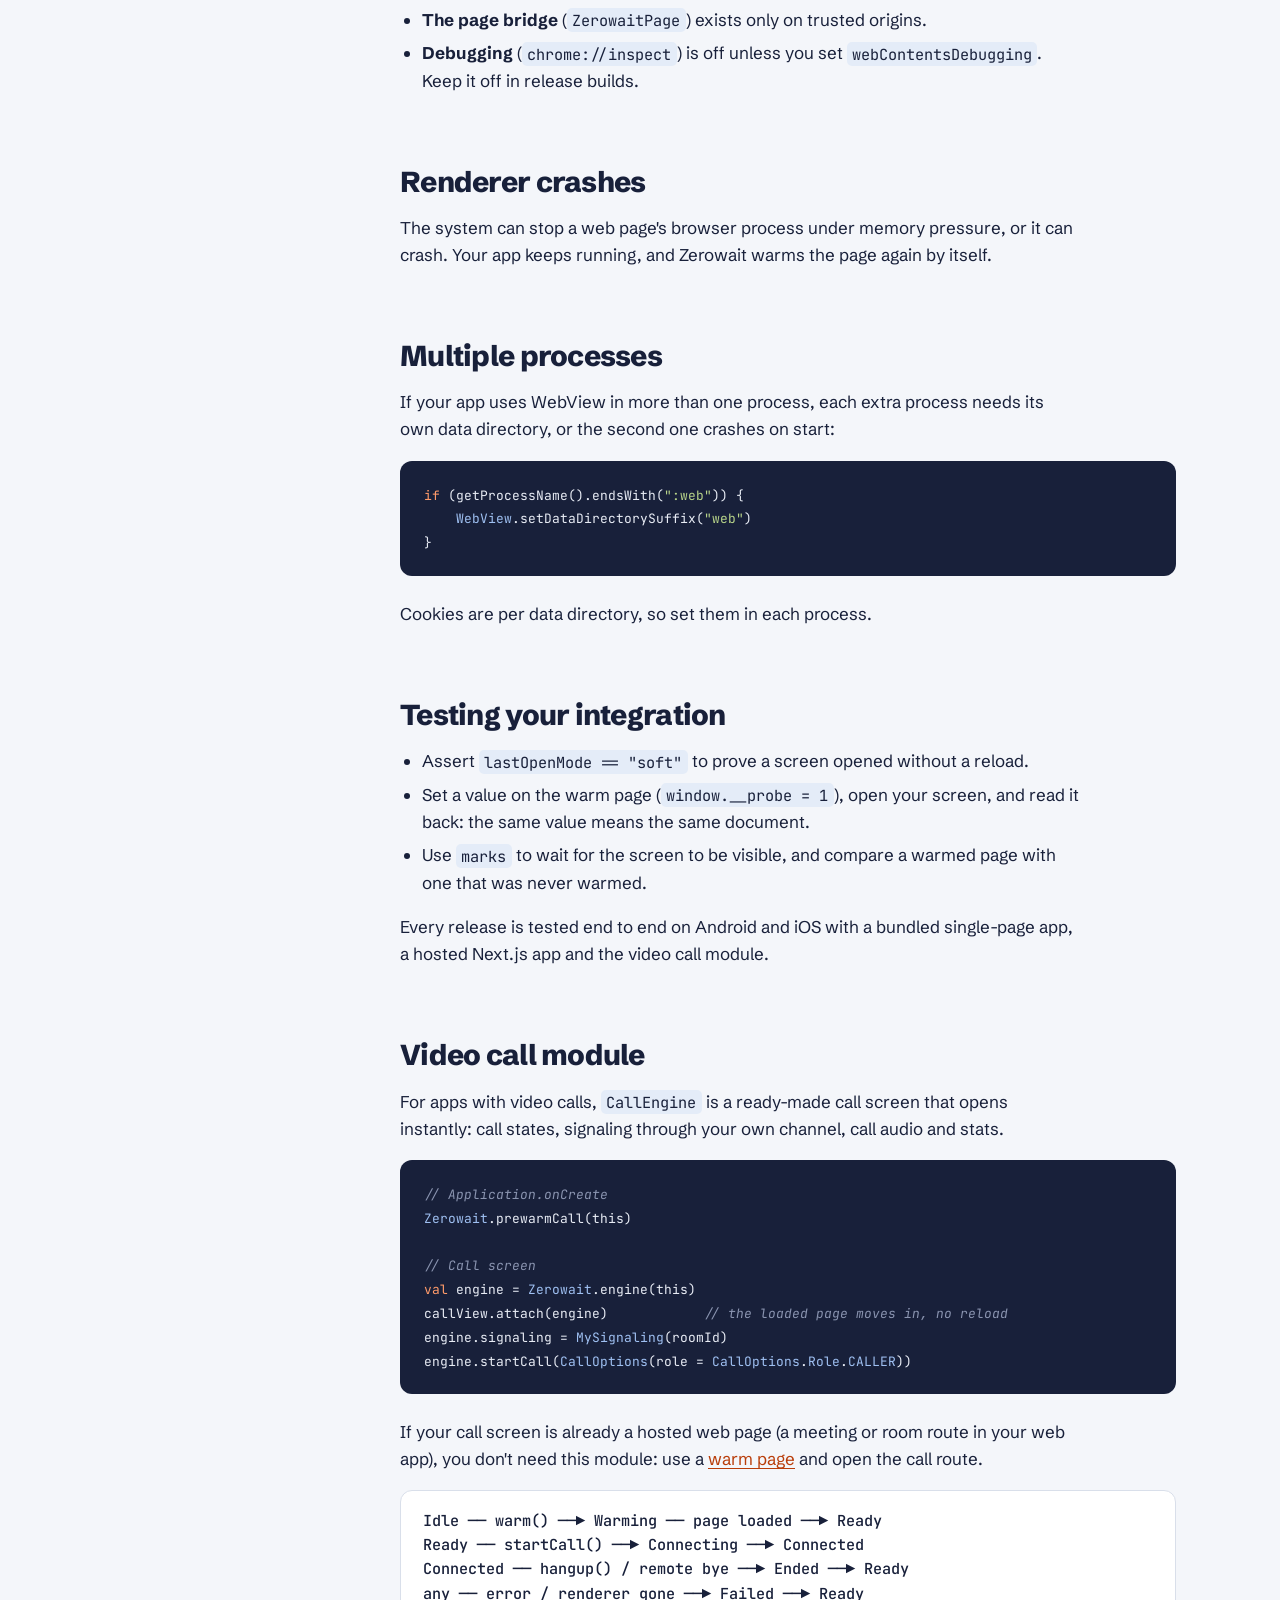
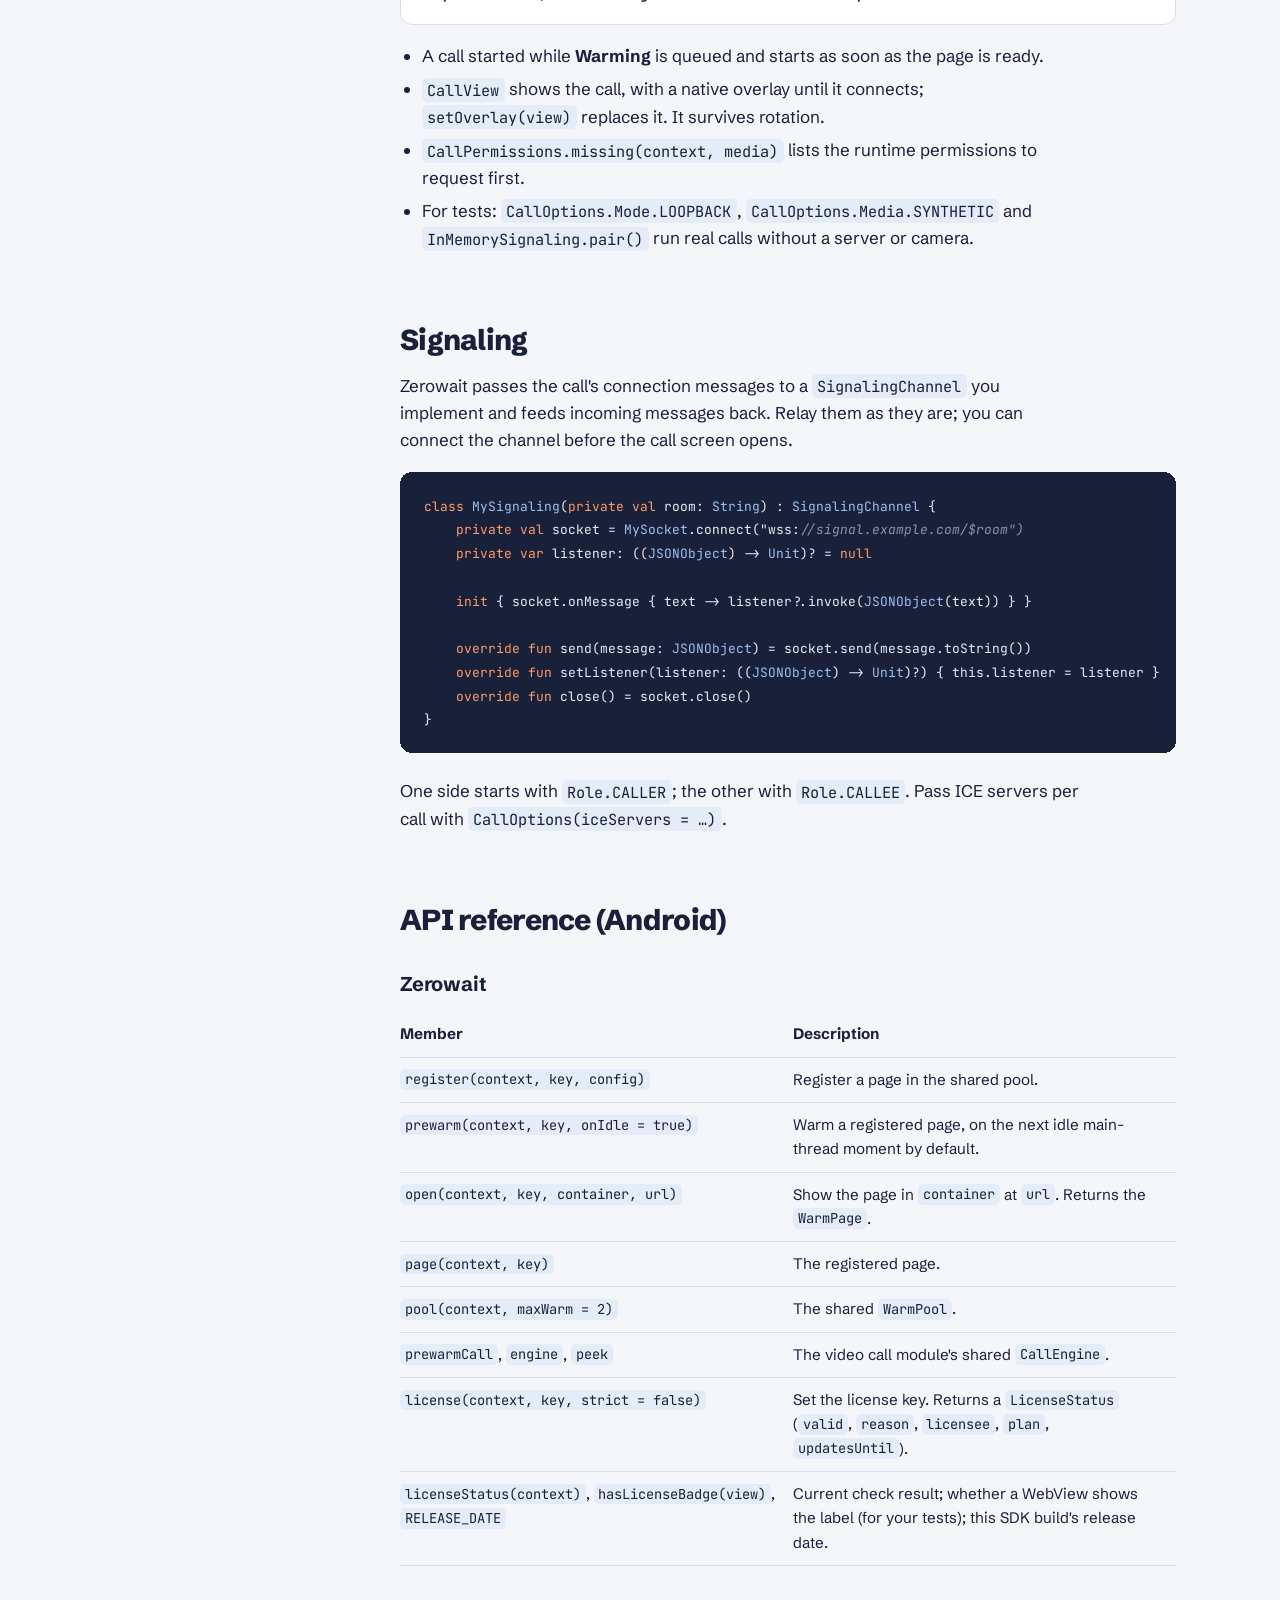
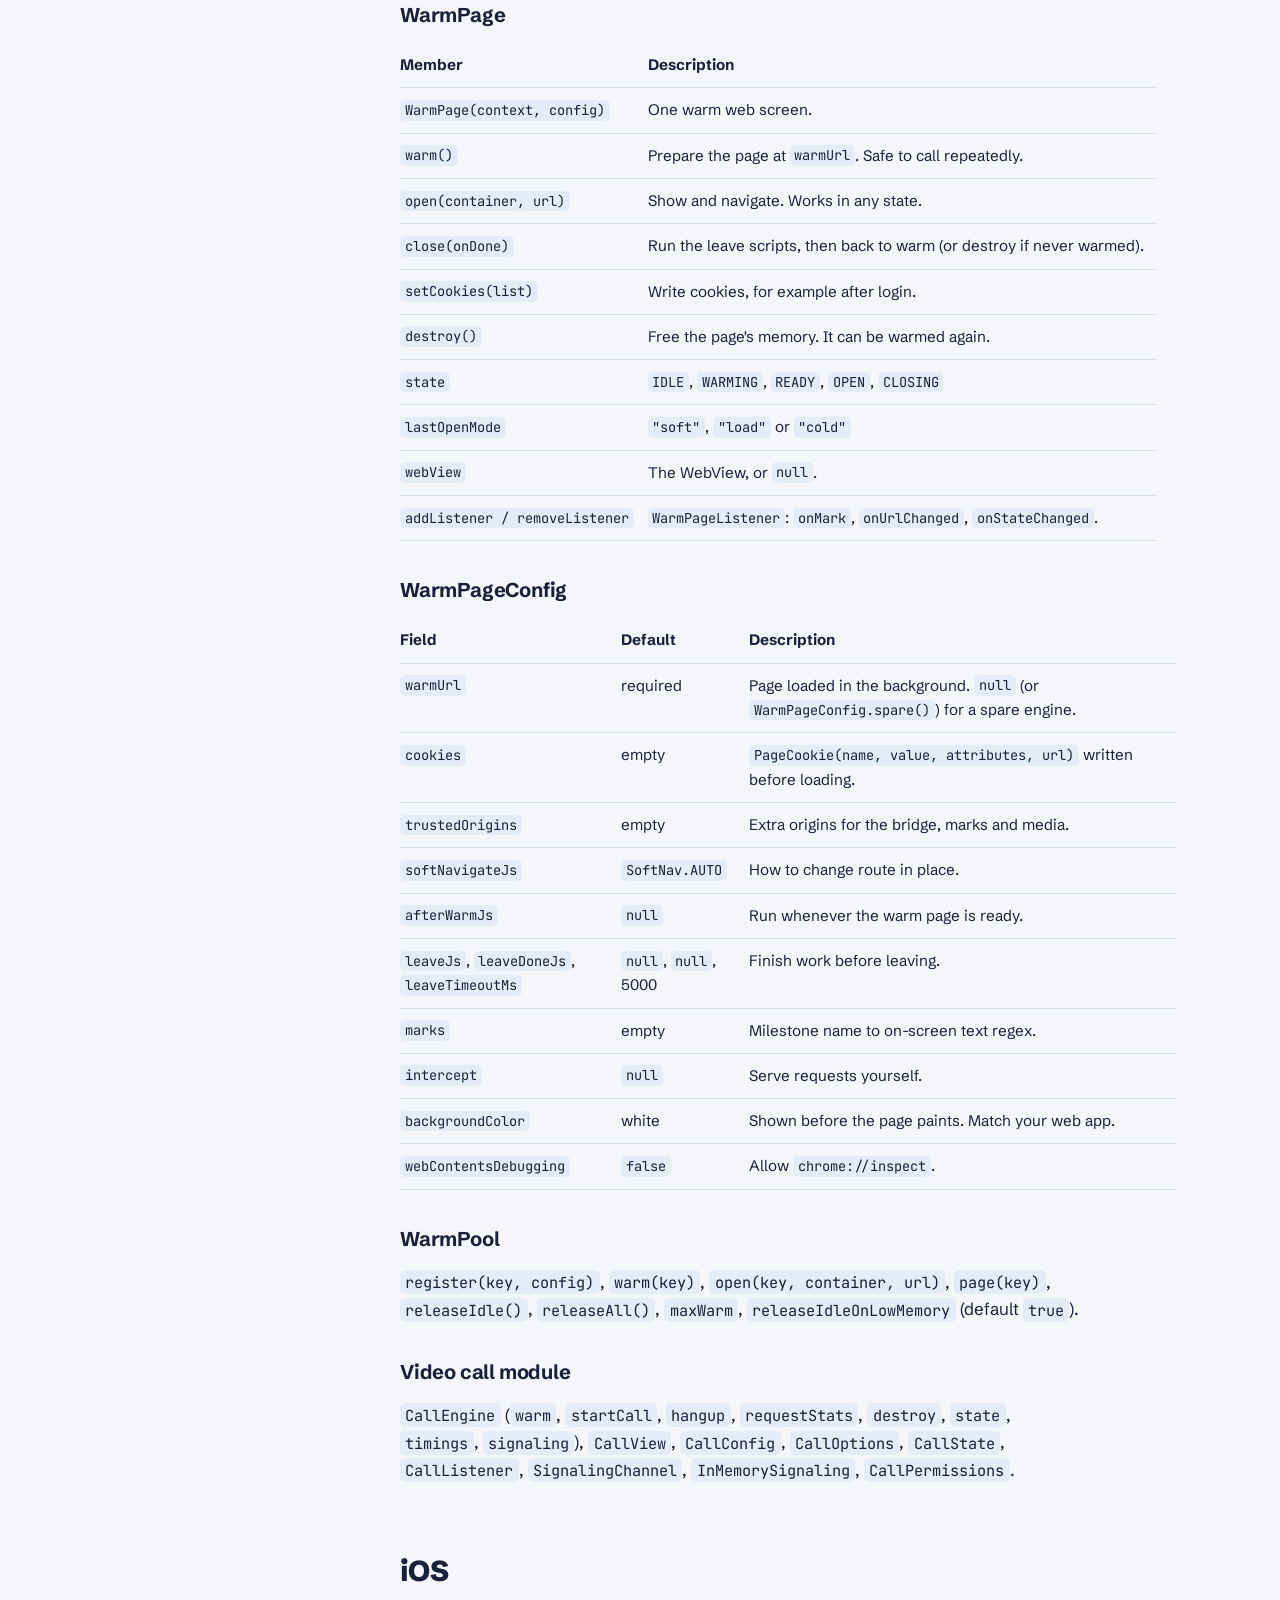
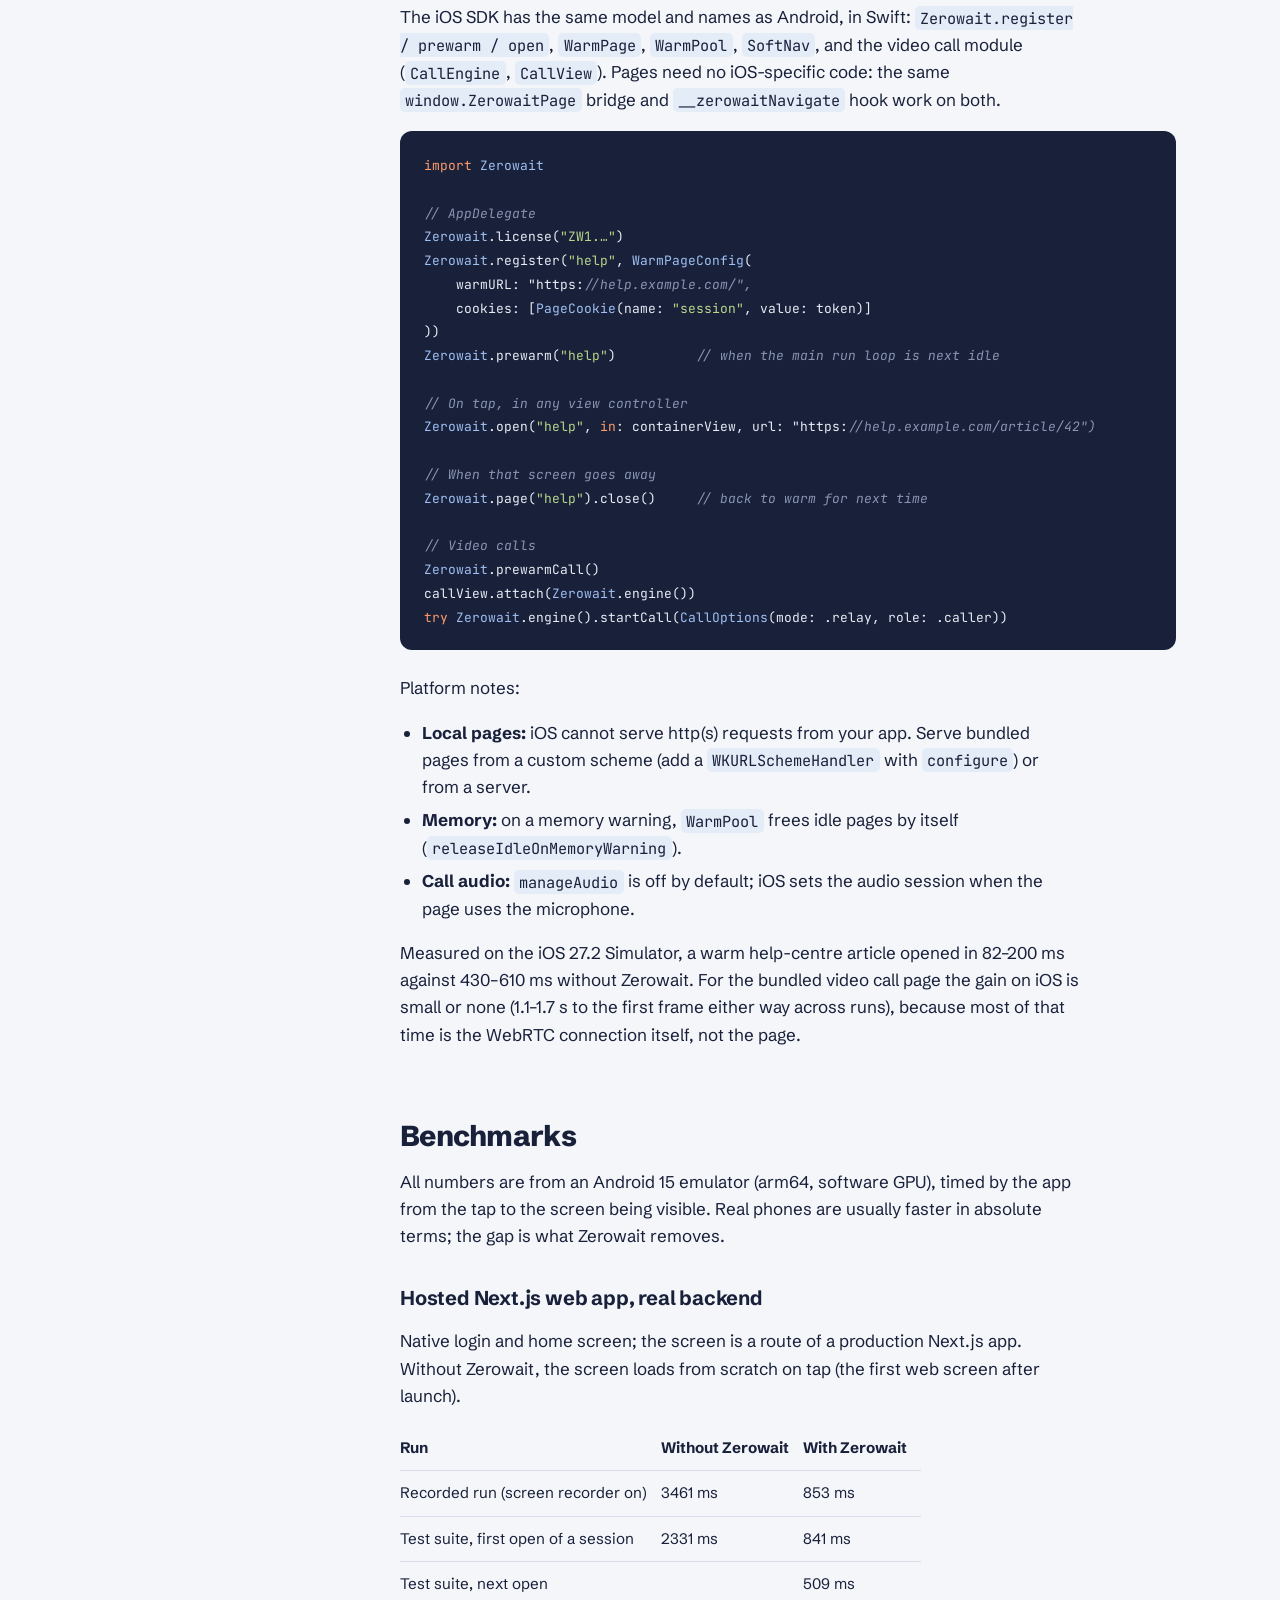
==== commit 6d8c7901: "Zerowait 0.3.2" ====
--- a/docs/index.html
+++ b/docs/index.html
@@ -46,7 +46,8 @@
       <li><a href="#routes">Opening a route without a reload</a></li>
       <li><a href="#cookies">Login and cookies</a></li>
       <li><a href="#leaving">Leaving a screen</a></li>
-      <li><a href="#several">Several pages and memory</a></li>
+      <li><a href="#several">Several pages</a></li>
+      <li><a href="#memory">Memory and battery</a></li>
       <li><a href="#spare">Unknown URLs: the spare engine</a></li>
       <li><a href="#marks">Measuring time to screen</a></li>
       <li><a href="#local">Serving local pages</a></li>
@@ -96,12 +97,12 @@
 
 // app/build.gradle.kts
 dependencies {
-    implementation("dev.zerowait:zerowait:0.3.1")
+    implementation("dev.zerowait:zerowait:0.3.2")
 }</code></pre>
-    <p>Prefer a file? Download <a href="https://github.com/s3roy/zerowait-sdk/releases/latest">zerowait-0.3.1.aar</a>, put it in <code>app/libs/</code>, and add <code>implementation(files("libs/zerowait-0.3.1.aar"))</code> plus <code>implementation("androidx.webkit:webkit:1.12.1")</code>.</p>
+    <p>Prefer a file? Download <a href="https://github.com/s3roy/zerowait-sdk/releases/latest">zerowait-0.3.2.aar</a>, put it in <code>app/libs/</code>, and add <code>implementation(files("libs/zerowait-0.3.2.aar"))</code> plus <code>implementation("androidx.webkit:webkit:1.12.1")</code>.</p>
     <h3>iOS</h3>
     <p>In Xcode: <strong>File → Add Package Dependencies</strong>, enter <code>https://github.com/s3roy/zerowait-sdk</code>, and add the <strong>Zerowait</strong> product to your app. Or in <code>Package.swift</code>:</p>
-<pre><code data-lang="swift">.package(url: "https://github.com/s3roy/zerowait-sdk", from: "0.3.1")</code></pre>
+<pre><code data-lang="swift">.package(url: "https://github.com/s3roy/zerowait-sdk", from: "0.3.2")</code></pre>
     <p>Add <code>NSCameraUsageDescription</code> and <code>NSMicrophoneUsageDescription</code> to Info.plist only if a web screen uses the camera or microphone.</p>
     <h3>Android permissions</h3>
     <p>The library manifest adds <code>INTERNET</code>, plus <code>CAMERA</code>, <code>RECORD_AUDIO</code> and <code>MODIFY_AUDIO_SETTINGS</code> for pages that use media. Camera and microphone hardware are marked optional, so your Play Store availability does not change. Remove them with <code>tools:node="remove"</code> if no web screen of yours uses media.</p>
@@ -209,7 +210,7 @@
 )</code></pre>
     <p>Waiting on the request rather than on the UI matters: buttons often disappear at once while the request is still in flight. <code>close(onDone)</code> tells you when it is finished.</p>
 
-    <h2 id="several">Several pages and memory</h2>
+    <h2 id="several">Several pages</h2>
     <p>Each warm page costs memory. <code>WarmPool</code> keeps several named pages and a cap on how many stay warm. When a new page is warmed past <code>maxWarm</code>, the least recently used idle page is released. A page on screen is never released.</p>
 <pre><code data-lang="kotlin">val pool = Zerowait.pool(this, maxWarm = 2)
 pool.register("checkout", WarmPageConfig("https://shop.example.com/cart"))
@@ -217,11 +218,21 @@
 pool.register("live", WarmPageConfig("https://live.example.com/lobby"))
 
 pool.warm("checkout")          // warm what the user is most likely to open next
-pool.open("help", container, "https://help.example.com/article/42")
-
-override fun onTrimMemory(level: Int) {
-    if (level &gt;= TRIM_MEMORY_RUNNING_LOW) pool.releaseIdle()
-}</code></pre>
+pool.open("help", container, "https://help.example.com/article/42")</code></pre>
+
+    <h2 id="memory">Memory and battery</h2>
+    <p>A warm page uses about as much memory as the same page open in a browser tab, and almost nothing else while it waits.</p>
+    <table>
+      <tr><th>Measured</th><th>Result</th></tr>
+      <tr><td>Sample app with three warm pages (video call, help centre, onboarding/KYC), Android emulator, idle</td><td>About 135 MB in total: 90 MB for the app including the browser engine, 43 MB for the three pages. CPU under 2%.</td></tr>
+      <tr><td>A warm page waiting while hidden (iOS Simulator)</td><td>Paused: no animation frames, so no CPU or battery cost. It renders as soon as it is shown, with no slowdown when it opens (help article: about 100 ms warm against about 440 ms without Zerowait).</td></tr>
+    </table>
+    <ul>
+      <li><strong>Hidden pages don't run.</strong> While waiting, a warm page is not drawn, its animations are paused and it plays no sound. It costs memory, not battery.</li>
+      <li><strong>Heavier web apps use more.</strong> A large single-page app can take 50–150 MB per warm page. Warm only the one or two screens people are most likely to open next, and keep <code>maxWarm</code> low (default 2).</li>
+      <li><strong>Low memory is handled for you.</strong> When the system is short of memory, idle warm pages are released by themselves; the page on screen never is. On Android this also happens when your app goes to the background, and released pages are warmed again when the app next shows a screen. On iOS it happens on a memory warning.</li>
+      <li>To manage this yourself, set <code>releaseIdleOnLowMemory = false</code> (Android) or <code>releaseIdleOnMemoryWarning = false</code> (iOS) on the pool and call <code>releaseIdle()</code> when you choose.</li>
+    </ul>
 
     <h2 id="spare">Unknown URLs: the spare engine</h2>
     <p>When you can't know the URL in advance (links in messages, ads, partner pages), keep a spare engine. Any URL then opens faster than from scratch.</p>
@@ -360,7 +371,7 @@
       <tr><td><code>webContentsDebugging</code></td><td><code>false</code></td><td>Allow <code>chrome://inspect</code>.</td></tr>
     </table>
     <h3>WarmPool</h3>
-    <p><code>register(key, config)</code>, <code>warm(key)</code>, <code>open(key, container, url)</code>, <code>page(key)</code>, <code>releaseIdle()</code>, <code>releaseAll()</code>, <code>maxWarm</code>.</p>
+    <p><code>register(key, config)</code>, <code>warm(key)</code>, <code>open(key, container, url)</code>, <code>page(key)</code>, <code>releaseIdle()</code>, <code>releaseAll()</code>, <code>maxWarm</code>, <code>releaseIdleOnLowMemory</code> (default <code>true</code>).</p>
     <h3>Video call module</h3>
     <p><code>CallEngine</code> (<code>warm</code>, <code>startCall</code>, <code>hangup</code>, <code>requestStats</code>, <code>destroy</code>, <code>state</code>, <code>timings</code>, <code>signaling</code>), <code>CallView</code>, <code>CallConfig</code>, <code>CallOptions</code>, <code>CallState</code>, <code>CallListener</code>, <code>SignalingChannel</code>, <code>InMemorySignaling</code>, <code>CallPermissions</code>.</p>
 
@@ -389,7 +400,7 @@
     <p>Platform notes:</p>
     <ul>
       <li><strong>Local pages:</strong> iOS cannot serve http(s) requests from your app. Serve bundled pages from a custom scheme (add a <code>WKURLSchemeHandler</code> with <code>configure</code>) or from a server.</li>
-      <li><strong>Memory:</strong> on a memory warning, <code>WarmPool</code> frees idle pages by itself.</li>
+      <li><strong>Memory:</strong> on a memory warning, <code>WarmPool</code> frees idle pages by itself (<code>releaseIdleOnMemoryWarning</code>).</li>
       <li><strong>Call audio:</strong> <code>manageAudio</code> is off by default; iOS sets the audio session when the page uses the microphone.</li>
     </ul>
     <p>Measured on the iOS 27.2 Simulator, a warm help-centre article opened in 82–200 ms against 430–610 ms without Zerowait. For the bundled video call page the gain on iOS is small or none (1.1–1.7 s to the first frame either way across runs), because most of that time is the WebRTC connection itself, not the page.</p>
--- a/assets/style.css
+++ b/assets/style.css
@@ -246,3 +246,6 @@
   .docs-nav { position: static; max-height: none; display: none; margin-bottom: 24px; padding: 16px; border: 1px solid var(--line); border-radius: 12px; background: var(--surface); }
   .docs-nav.open { display: block; }
 }
+
+/* Pricing buttons are labels, not links, until checkout exists. */
+.plan-cta { cursor: default; pointer-events: none; }
